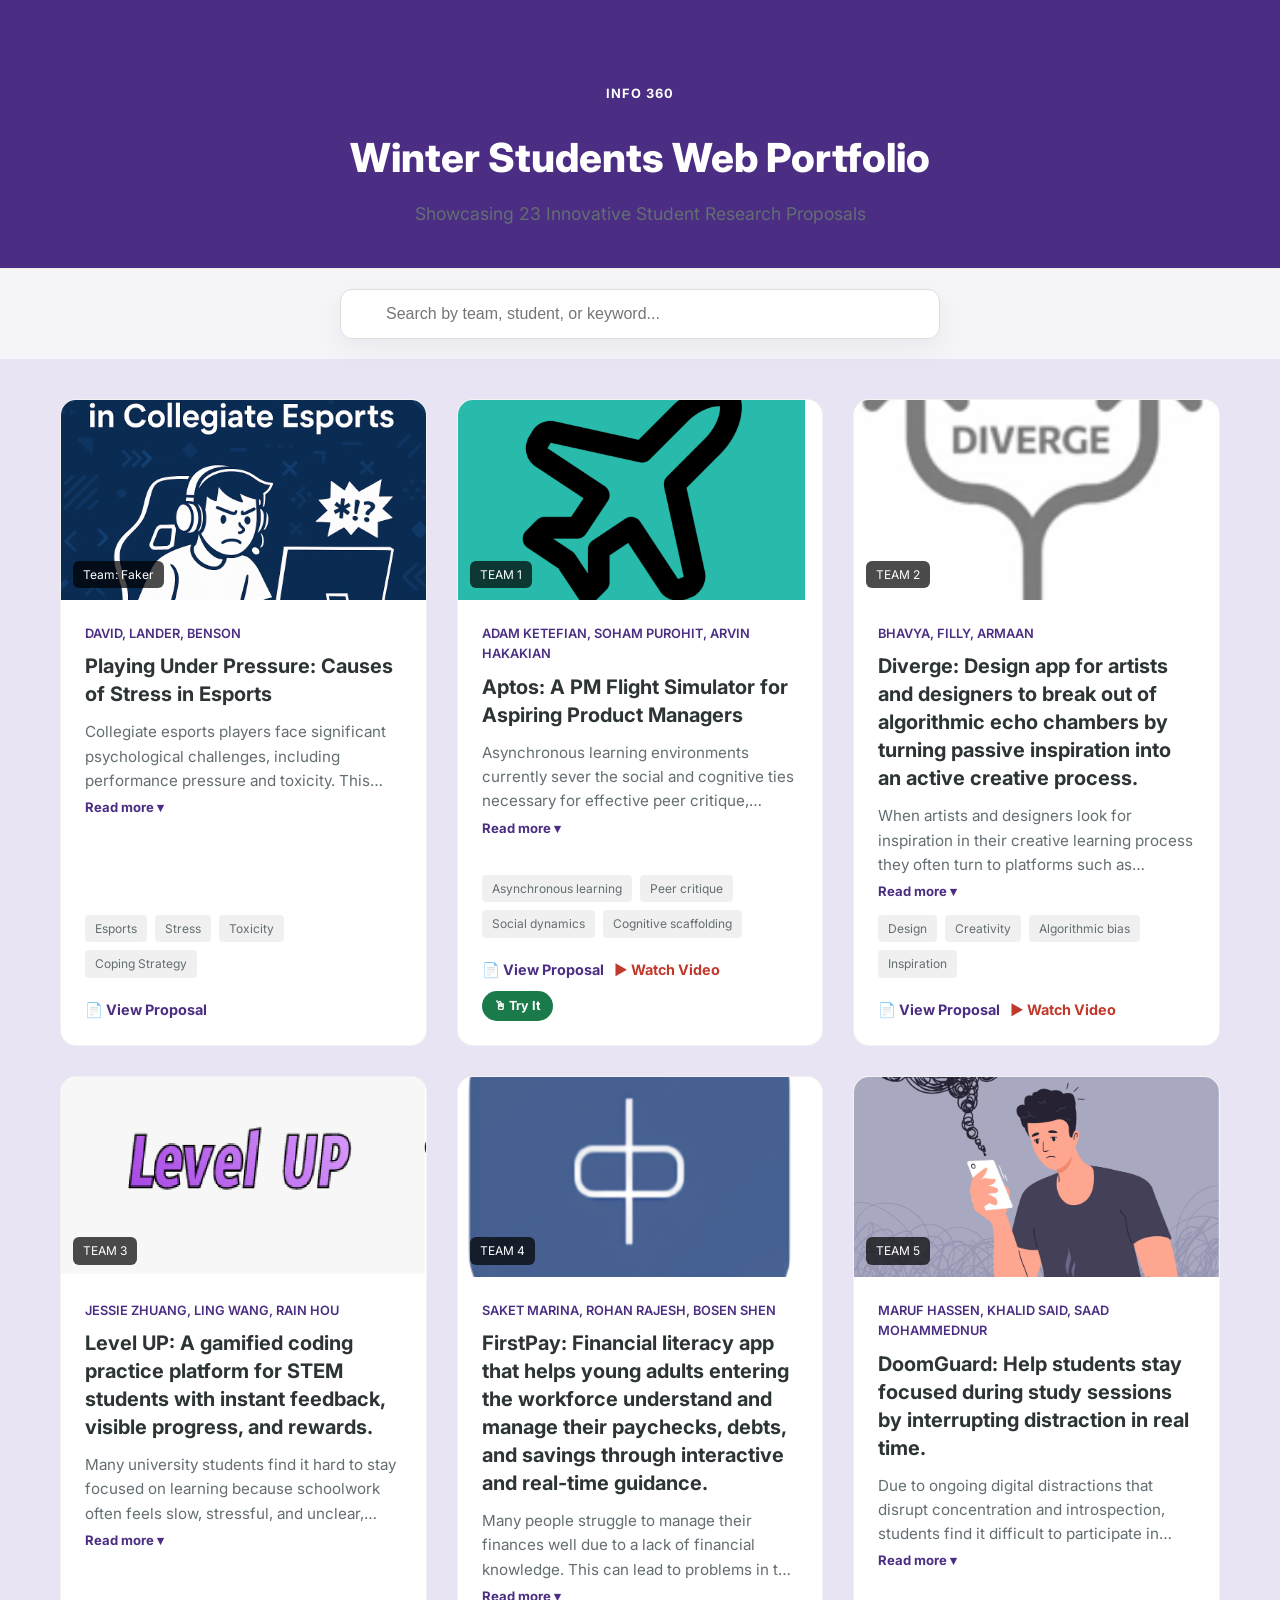
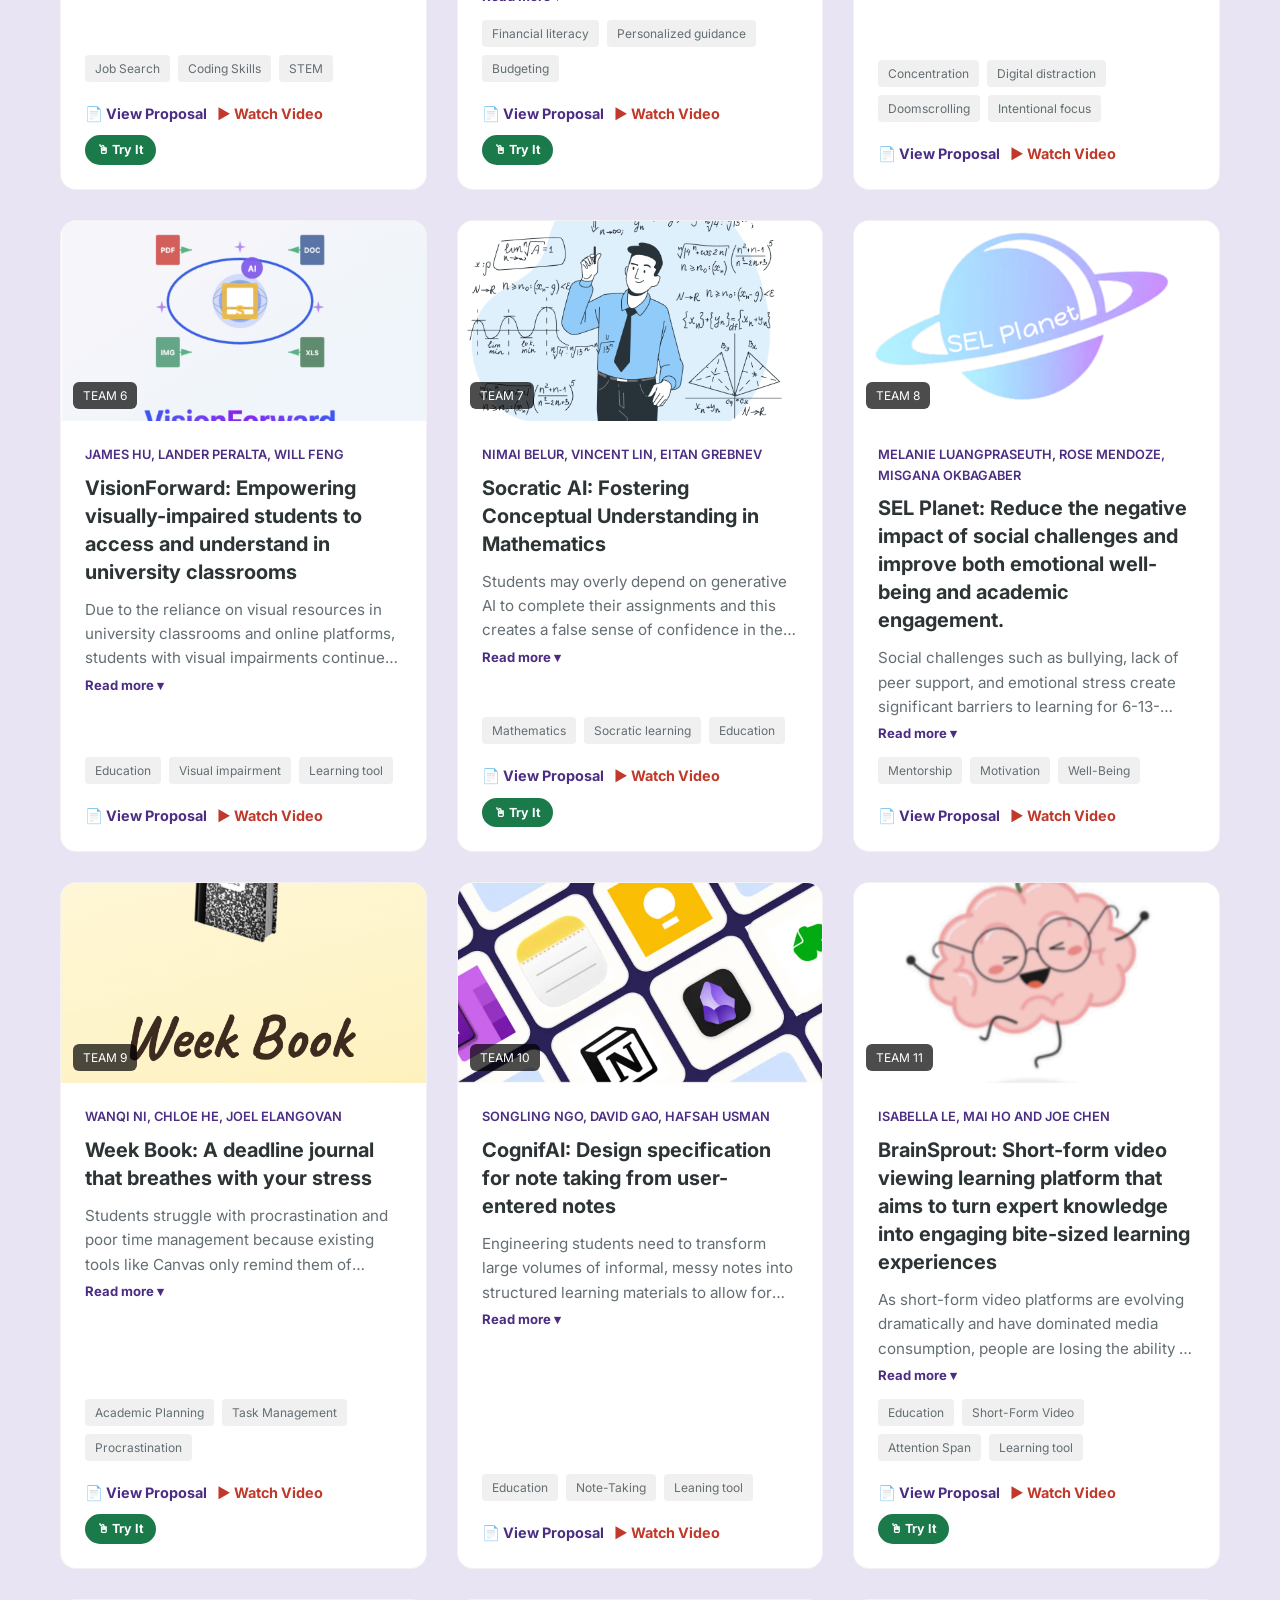
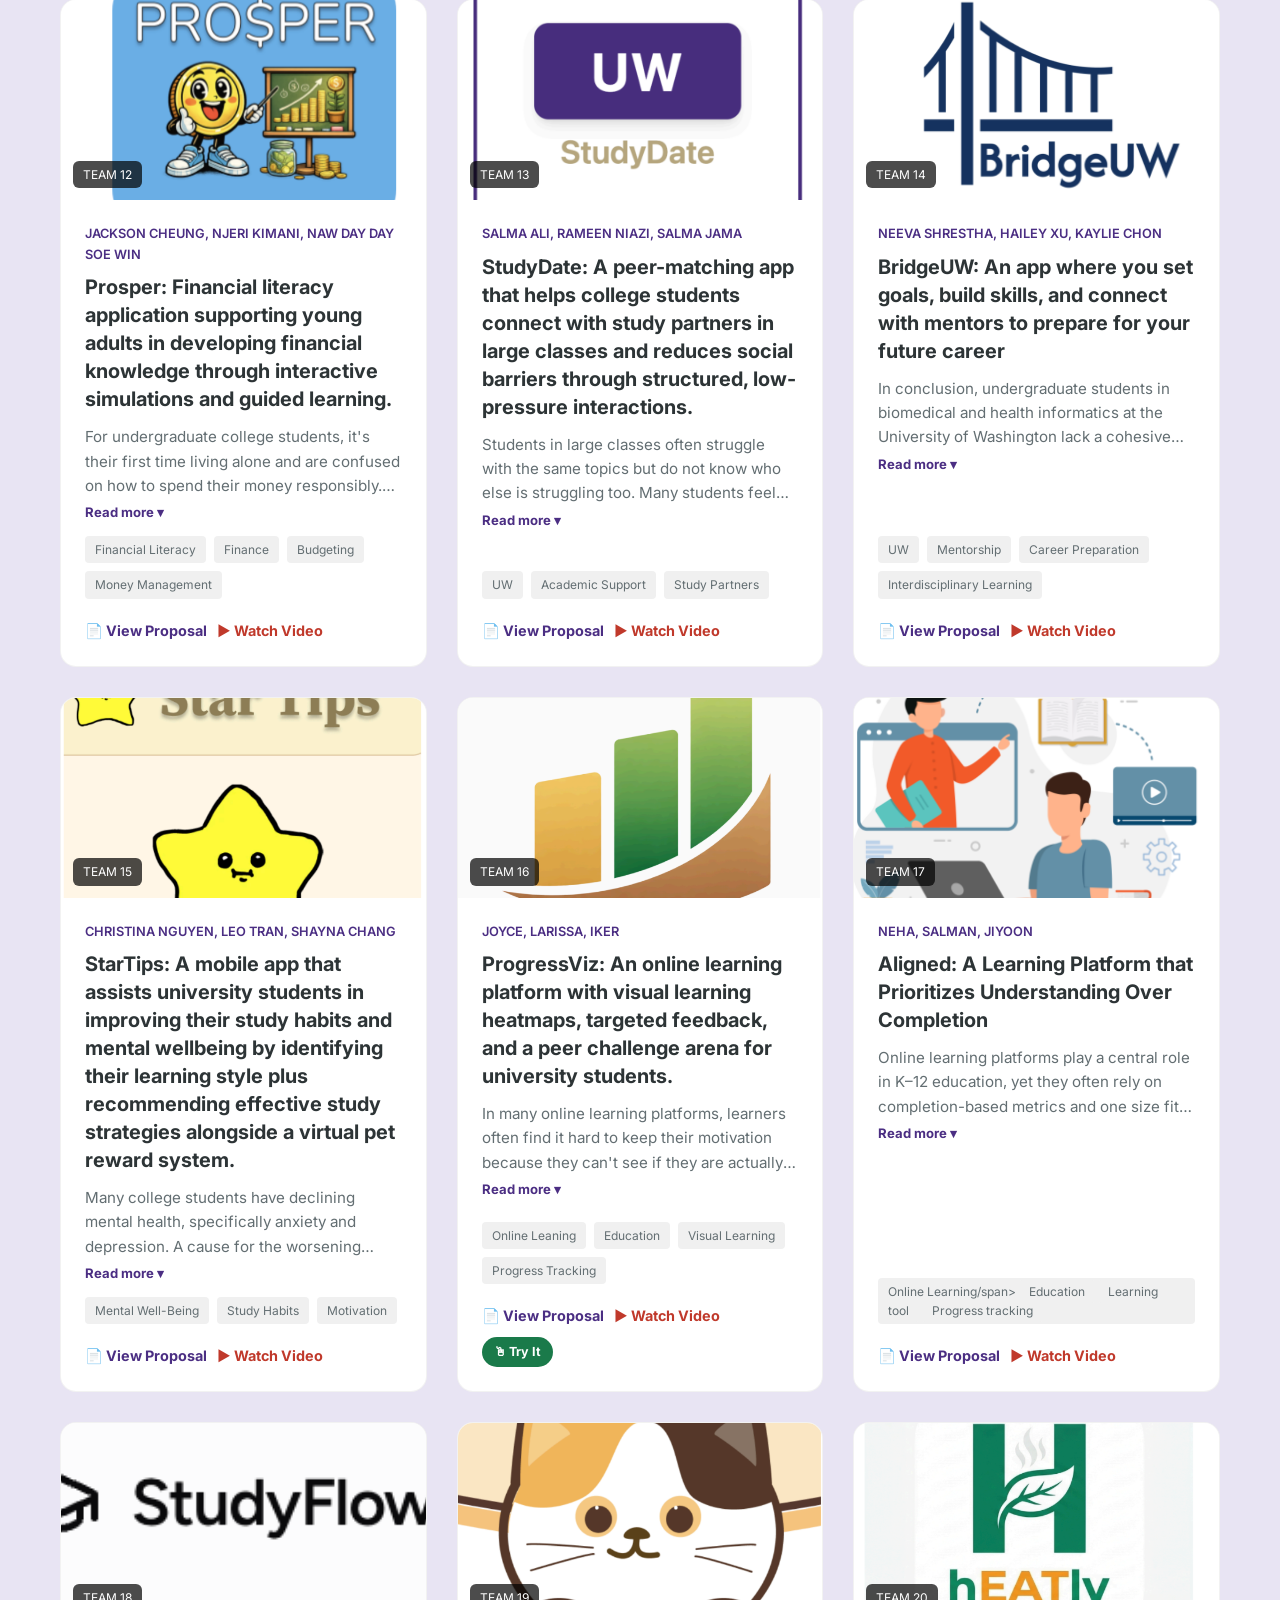
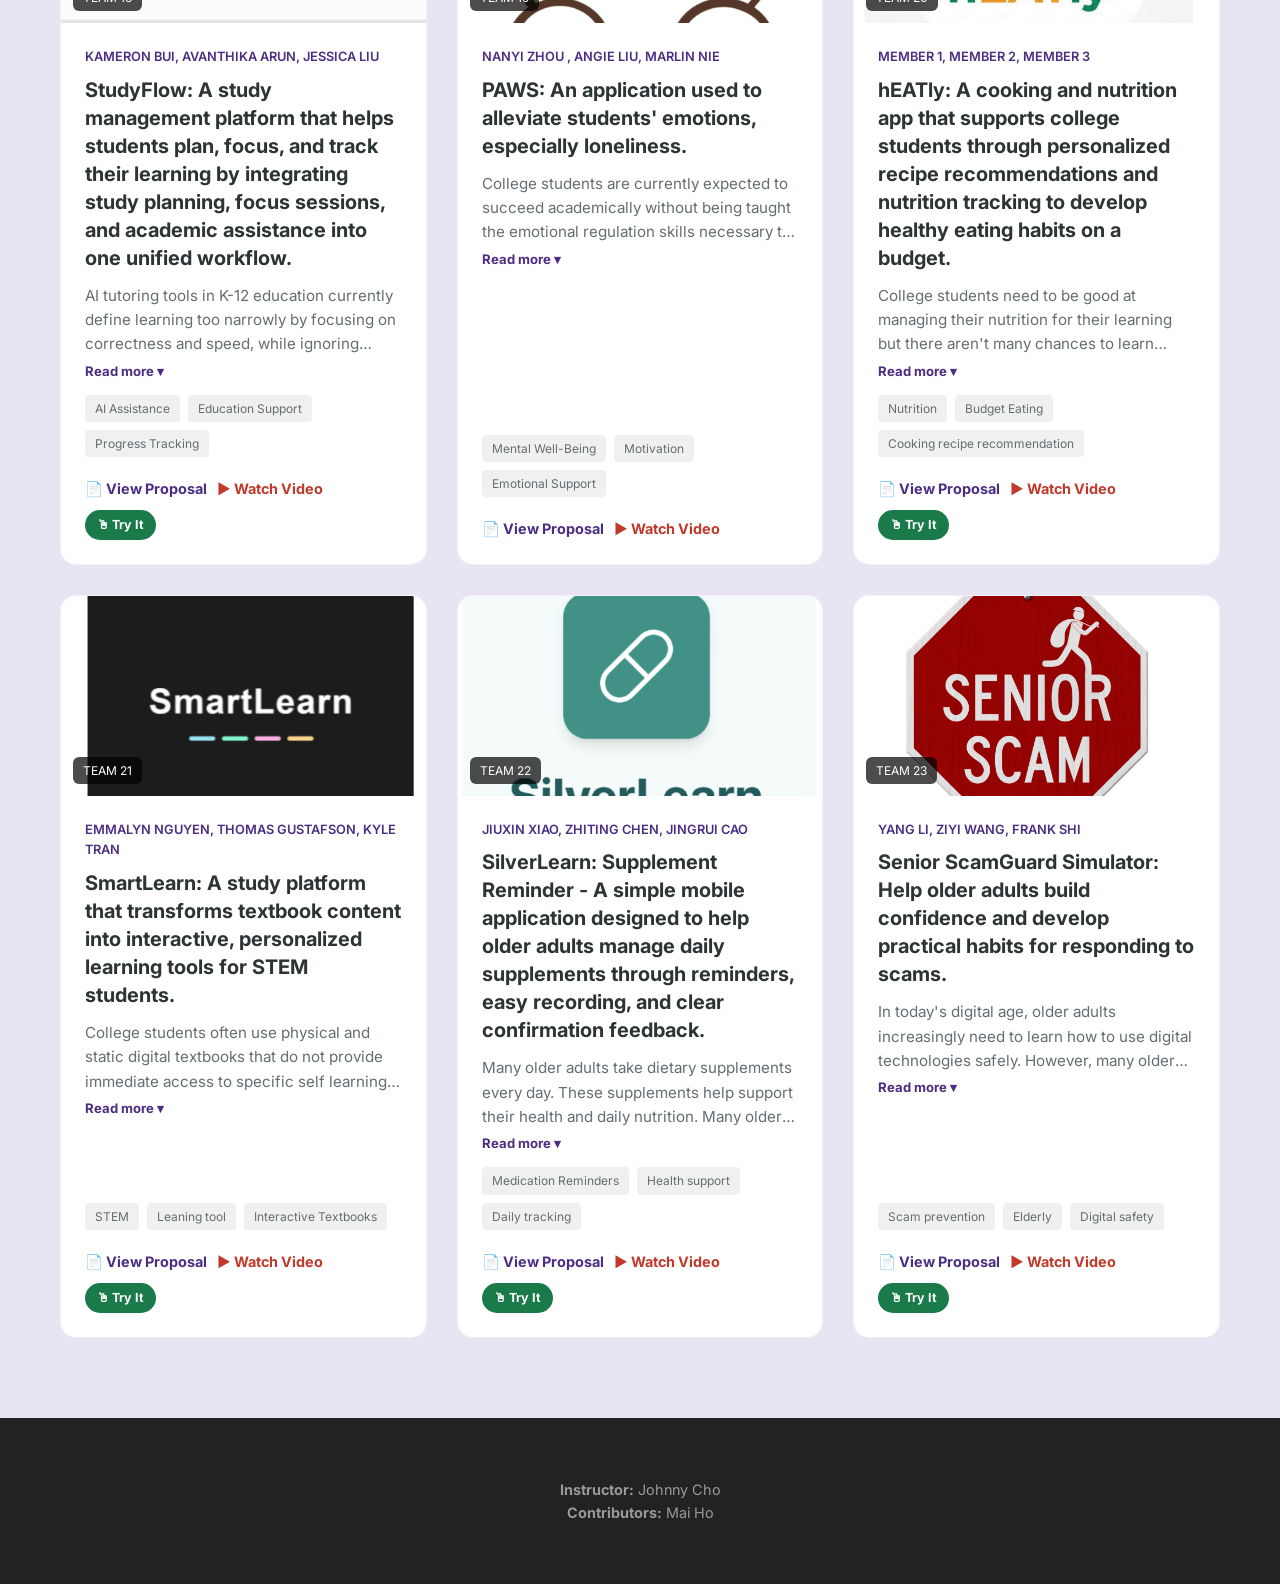
==== index.html @ a049166c "Update index.html Mai's edited version" ====
<!DOCTYPE html>
<html lang="en">
<head>
    <meta charset="UTF-8">
    <meta name="viewport" content="width=device-width, initial-scale=1.0">
    <title>INFO 360 Winter Portfolio</title>
    <link href="https://fonts.googleapis.com/css2?family=Inter:wght@300;400;600;700&display=swap" rel="stylesheet">
    
    <style>
        :root {
            --primary: #4b2e83; /* UW Purple */
            --accent: #b7a57a;  /* UW Gold */
            --bg: #e8e4f3;
            --text-main: #2d3436;
            --text-muted: #636e72;
            --white: #ffffff;
            --shadow: 0 10px 30px rgba(0,0,0,0.05);
            --transition: all 0.3s ease;
        }

        * { box-sizing: border-box; margin: 0; padding: 0; }

        body {
            font-family: 'Inter', sans-serif;
            background-color: var(--bg);
            color: var(--text-main);
            line-height: 1.6;
        }

        .container { max-width: 1200px; margin: 0 auto; padding: 0 20px; }

        /* Header / Hero */
        .hero-section {
            background: var(--primary);
            padding: 80px 0 40px;
            text-align: center;
            border-bottom: 1px solid #eee;
        }

        .course-code {
            background: var(--primary);
            color: white;
            padding: 4px 12px;
            border-radius: 20px;
            font-size: 0.8rem;
            font-weight: 700;
            letter-spacing: 1px;
        }

        h1 { margin: 20px 0 10px; font-size: 2.5rem; font-weight: 800; color: var(--white); }
        .subtitle { color: var(--text-muted); font-size: 1.1rem; }

        /* Search Bar */
        .controls {
            position: sticky;
            top: 0;
            z-index: 100;
            background: rgba(248, 249, 250, 0.8);
            backdrop-filter: blur(10px);
            padding: 20px 0;
            margin-bottom: 40px;
        }

        .search-wrapper {
            max-width: 600px;
            margin: 0 auto;
            position: relative;
        }

        #search-input {
            width: 100%;
            padding: 15px 15px 15px 45px;
            border-radius: 12px;
            border: 1px solid #ddd;
            font-size: 1rem;
            transition: var(--transition);
            box-shadow: var(--shadow);
        }

        #search-input:focus {
            outline: none;
            border-color: var(--primary);
            box-shadow: 0 0 0 4px rgba(75, 46, 131, 0.1);
        }

        /* Grid Layout */
        .project-grid {
            display: grid;
            grid-template-columns: repeat(auto-fill, minmax(350px, 1fr));
            gap: 30px;
            padding-bottom: 80px;
        }

        /* Card Styling */
        .project-card {
            background: var(--white);
            border-radius: 16px;
            overflow: hidden;
            transition: var(--transition);
            border: 1px solid rgba(0,0,0,0.05);
            display: flex;
            flex-direction: column;
        }

        .project-card:hover {
            transform: translateY(-10px);
            box-shadow: 0 20px 40px rgba(0,0,0,0.1);
        }

        .card-image {
            height: 200px;
            position: relative;
            overflow: hidden;
            background: #eee;
        }

        .card-image img {
            width: 100%;
            height: 100%;
            object-fit: cover;
        }

        .team-badge {
            position: absolute;
            bottom: 12px;
            left: 12px;
            background: rgba(0,0,0,0.7);
            color: white;
            padding: 4px 10px;
            border-radius: 6px;
            font-size: 0.75rem;
        }

        .card-content {
            padding: 24px;
            display: flex;
            flex-direction: column;
            flex-grow: 1;
        }

        .meta-info {
            font-size: 0.8rem;
            color: var(--primary);
            font-weight: 600;
            margin-bottom: 8px;
            text-transform: uppercase;
        }

        h3 {
            font-size: 1.25rem;
            margin-bottom: 12px;
            line-height: 1.4;
        }

        /* Abstract — collapsed by default, 3 lines */
        .description {
            font-size: 0.95rem;
            color: var(--text-muted);
            margin-bottom: 6px;
            display: -webkit-box;
            -webkit-line-clamp: 3;
            -webkit-box-orient: vertical;
            overflow: hidden;
            transition: all 0.3s ease;
        }

        .description.expanded {
            display: block;
            -webkit-line-clamp: unset;
            overflow: visible;
        }

        .read-more-btn {
            background: none;
            border: none;
            color: var(--primary);
            font-size: 0.82rem;
            font-weight: 700;
            cursor: pointer;
            padding: 0;
            margin-bottom: 16px;
            text-align: left;
            font-family: 'Inter', sans-serif;
        }

        .read-more-btn:hover { text-decoration: underline; }

        .keywords-container {
            margin-top: auto;
            display: flex;
            flex-wrap: wrap;
            gap: 8px;
            margin-bottom: 20px;
        }

        .keyword {
            background: #f0f0f0;
            padding: 4px 10px;
            border-radius: 4px;
            font-size: 0.75rem;
            color: var(--text-muted);
        }

        /* Links row */
        .card-links {
            display: flex;
            gap: 10px;
            flex-wrap: wrap;
            align-items: center;
        }

        .project-link {
            display: inline-flex;
            align-items: center;
            gap: 6px;
            text-decoration: none;
            color: var(--primary);
            font-weight: 700;
            font-size: 0.9rem;
        }

        .project-link:hover { text-decoration: underline; }

        /* Video link — red */
        .project-link.video-link { color: #c0392b; }

        /* Interactive website — green pill */
        .project-link.interactive-link {
            background: #1a7a4a;
            color: white;
            padding: 5px 12px;
            border-radius: 20px;
            font-size: 0.78rem;
            font-weight: 700;
            text-decoration: none;
            transition: var(--transition);
        }

        .project-link.interactive-link:hover {
            background: #155e39;
            text-decoration: none;
        }

        .main-footer {
            padding: 60px 0;
            background: #222;
            color: #999;
            text-align: center;
            font-size: 0.9rem;
        }
    </style>
</head>
<body>

    <header class="hero-section">
        <div class="container">
            <span class="course-code">INFO 360</span>
            <h1>Winter Students Web Portfolio</h1>
            <p class="subtitle">Showcasing 23 Innovative Student Research Proposals</p>
        </div>
    </header>

    <section class="controls">
        <div class="search-wrapper">
            <input type="text" id="search-input" placeholder="Search by team, student, or keyword...">
        </div>
    </section>

    <main class="container">
        <div class="project-grid" id="project-grid">

            <!-- TEAM 0 -->
            <article class="project-card">
                <div class="card-image">
                    <img src="images/esports.png" alt="Esports Stress">
                    <div class="team-badge">Team: Faker</div>
                </div>
                <div class="card-content">
                    <div class="meta-info">David, Lander, Benson</div>
                    <h3>Playing Under Pressure: Causes of Stress in Esports</h3>
                    <p class="description">Collegiate esports players face significant psychological challenges, including performance pressure and toxicity. This mixed-methods study investigates the primary causes of stress and the coping strategies used by collegiate players through quantitative survey data and qualitative interviews.</p>
                    <button class="read-more-btn" onclick="toggleAbstract(this)">Read more ▾</button>
                    <div class="keywords-container">
                        <span class="keyword">Esports</span>
                        <span class="keyword">Stress</span>
                        <span class="keyword">Toxicity</span>
                        <span class="keyword">Coping Strategy</span>
                    </div>
                    <div class="card-links">
                        <a href="https://docs.google.com/document/d/14jxpjQg9aCgIVbg6H1OSWqM0WJMulFNNk2j8LNLu3c0/edit" target="_blank" class="project-link">📄 View Proposal</a>
                    </div>
                </div>
            </article>


            <!-- TEAM 1 -->
            <article class="project-card">
                <div class="card-image">
                    <img src="images/Team1.png" alt="SHORT DESCRIPTION">
                    <div class="team-badge">TEAM 1</div>
                </div>
                <div class="card-content">
                    <div class="meta-info">Adam Ketefian, Soham Purohit, Arvin Hakakian</div>
                    <h3>Aptos: A PM Flight Simulator for Aspiring Product Managers</h3>
                    <p class="description">Asynchronous learning environments currently sever the social and cognitive ties necessary for effective peer critique, resulting in superficial exchanges that hinder student growth. By failing to support the complex social dynamics and cognitive load of giving feedback, existing tools leave students isolated and anxious. Therefore, we must design a new interaction model that scaffolds the critique process, reducing the social risk and cognitive burden of peer review to restore it as a powerful engine for learning.</p>
                    <button class="read-more-btn" onclick="toggleAbstract(this)">Read more ▾</button>
                    <div class="keywords-container">
                        <span class="keyword">Asynchronous learning</span>
                        <span class="keyword">Peer critique</span>
                        <span class="keyword">Social dynamics</span>
                        <span class="keyword">Cognitive scaffolding</span>
                    </div>
                    <div class="card-links">
                        <a href="https://drive.google.com/file/d/1c7_bGF3PaxmroeE4k7Br0tqLaTRWnBrq/view?usp=sharing" target="_blank" class="project-link">📄 View Proposal</a>
                        <a href="https://drive.google.com/file/d/1oYuIPFCQVXZ3Qv-v-jt3_UYs8giSBLbv/view" target="_blank" class="project-link video-link">▶ Watch Video</a>
                        <a href="https://v0-static-project-prototype.vercel.app/" target="_blank" class="project-link interactive-link">🖱 Try It</a>
                    </div>
                </div>
            </article>


            <!-- TEAM 2 -->
            <article class="project-card">
                <div class="card-image">
                    <img src="images/team2.png" alt="SHORT DESCRIPTION">
                    <div class="team-badge">TEAM 2</div>
                </div>
                <div class="card-content">
                    <div class="meta-info">Bhavya, Filly, Armaan</div>
                    <h3>Diverge: Design app for artists and designers to break out of algorithmic echo chambers by turning passive inspiration into an active creative process.</h3>
                    <p class="description">When artists and designers look for inspiration in their creative learning process they often turn to platforms such as Instagram or Pinterest. Because these platforms rely on engagement driven recommendation systems, they mostly show what's popular rather than what is personally meaningful or creatively useful for the artist or designer. This causes users to fall into the repetitive culture of trends and trend chasing, rather than developing their own creative process. It becomes easier to keep scrolling for references rather than to actually create. Over time the same "aesthetic categories" keep getting reinforced across different apps only making it harder to experiment and keep your work feeling original. The result is a learning environment that rewards copying what already works instead of exploring what could be original.</p>
                    <button class="read-more-btn" onclick="toggleAbstract(this)">Read more ▾</button>
                    <div class="keywords-container">
                        <span class="keyword">Design</span>
                        <span class="keyword">Creativity</span>
                        <span class="keyword">Algorithmic bias</span>
                        <span class="keyword">Inspiration</span>
                    </div>
                    <div class="card-links">
                        <a href="https://drive.google.com/file/d/1IKh8PB2Vl0EuZSi3M-gSr_XiDEvfte3O/view?usp=sharing" target="_blank" class="project-link">📄 View Proposal</a>
                        <a href="https://youtu.be/h88GuiTiIVg?si=i6LmTABQUZU8pEAp" target="_blank" class="project-link video-link">▶ Watch Video</a>
                    </div>
                </div>
            </article>


            <!-- TEAM 3 -->
            <article class="project-card">
                <div class="card-image">
                    <img src="images/team3.png" alt="SHORT DESCRIPTION">
                    <div class="team-badge">TEAM 3</div>
                </div>
                <div class="card-content">
                    <div class="meta-info">Jessie Zhuang, Ling Wang, Rain Hou</div>
                    <h3>Level UP: A gamified coding practice platform for STEM students with instant feedback, visible progress, and rewards.</h3>
                    <p class="description">Many university students find it hard to stay focused on learning because schoolwork often feels slow, stressful, and unclear, especially compared to digital entertainment. When effort does not lead to quick and visible results, students are more likely to avoid academic tasks and choose activities that feel easier and more rewarding. Most existing solutions focus on controlling behavior instead of understanding how students emotionally experience learning. This shows that procrastination is not just about poor time management, but about how learning is structured and felt in the moment.</p>
                    <button class="read-more-btn" onclick="toggleAbstract(this)">Read more ▾</button>
                    <div class="keywords-container">
                        <span class="keyword">Job Search</span>
                        <span class="keyword">Coding Skills</span>
                        <span class="keyword">STEM</span>
                    </div>
                    <div class="card-links">
                        <a href="https://drive.google.com/file/d/1c3kL-LgDF94BJjiVIjdw-auJ7j2n-_pk/view?usp=sharing" target="_blank" class="project-link">📄 View Proposal</a>
                        <a href="https://youtu.be/MM5loX5P-Es" target="_blank" class="project-link video-link">▶ Watch Video</a>
                        <a href="https://lightrainqaq.github.io/high-fidelity-prototype/" target="_blank" class="project-link interactive-link">🖱 Try It</a>
                    </div>
                </div>
            </article>


            <!-- TEAM 4 -->
            <article class="project-card">
                <div class="card-image">
                    <img src="images/team4.png" alt="SHORT DESCRIPTION">
                    <div class="team-badge">TEAM 4</div>
                </div>
                <div class="card-content">
                    <div class="meta-info">Saket Marina, Rohan Rajesh, Bosen Shen</div>
                    <h3>FirstPay: Financial literacy app that helps young adults entering the workforce understand and manage their paychecks, debts, and savings through interactive and real-time guidance.</h3>
                    <p class="description">Many people struggle to manage their finances well due to a lack of financial knowledge. This can lead to problems in the future that are very hard to fix (credit card/student debt, credit scores, etc.). Existing budgeting apps track spending but do not actively teach users how to make better financial choices. Without personalized guidance and motivation, users often repeat the same financial mistakes and feel overwhelmed or disengaged with their finances. There is a real need for a learning based financial planning experience that combines budgeting, debt decision-making, and gamified education to build confidence and long-term financial literacy.</p>
                    <button class="read-more-btn" onclick="toggleAbstract(this)">Read more ▾</button>
                    <div class="keywords-container">
                        <span class="keyword">Financial literacy</span>
                        <span class="keyword">Personalized guidance</span>
                        <span class="keyword">Budgeting</span>
                    </div>
                    <div class="card-links">
                        <a href="https://drive.google.com/file/d/1phvkWqCKqrs6MFoXNT9iF4vrLNsNuBWD/view?usp=sharing" target="_blank" class="project-link">📄 View Proposal</a>
                        <a href="https://drive.google.com/file/d/1ch5z_7cqc1GuqVLR3Otw6gs9ZDCbTc52/view?usp=sharing" target="_blank" class="project-link video-link">▶ Watch Video</a>
                        <a href="https://rohan-rajesh.github.io/firstpay_info360/00-splash.html" target="_blank" class="project-link interactive-link">🖱 Try It</a>
                    </div>
                </div>
            </article>


            <!-- TEAM 5 -->
            <article class="project-card">
                <div class="card-image">
                    <img src="images/team5.png" alt="SHORT DESCRIPTION">
                    <div class="team-badge">TEAM 5</div>
                </div>
                <div class="card-content">
                    <div class="meta-info">Maruf Hassen, Khalid Said, Saad Mohammednur</div>
                    <h3>DoomGuard: Help students stay focused during study sessions by interrupting distraction in real time.</h3>
                    <p class="description">Due to ongoing digital distractions that disrupt concentration and introspection, students find it difficult to participate in meaningful learning. Although emphasis is placed on restriction than on assisting students in understanding and managing their attention, current technologies are unable to solve this problem. This results in passive consumption as opposed to active learning. A design-based strategy that encourages deliberate focus and introspection in digital learning environments is obviously needed.</p>
                    <button class="read-more-btn" onclick="toggleAbstract(this)">Read more ▾</button>
                    <div class="keywords-container">
                        <span class="keyword">Concentration</span>
                        <span class="keyword">Digital distraction</span>
                        <span class="keyword">Doomscrolling</span>
                        <span class="keyword">Intentional focus</span>
                    </div>
                    <div class="card-links">
                        <a href="https://docs.google.com/document/d/1e55LxPSd4HQaxMYH1dsPBC6wYZylSCrbjD5dIBzi9LQ/edit?usp=sharing" target="_blank" class="project-link">📄 View Proposal</a>
                        <a href="https://youtu.be/TP6Rhwh8m5I?si=jrqqK5ZTpQa3tuPi" target="_blank" class="project-link video-link">▶ Watch Video</a>
                    </div>
                </div>
            </article>


            <!-- TEAM 6 -->
            <article class="project-card">
                <div class="card-image">
                    <img src="images/team6.png" alt="SHORT DESCRIPTION">
                    <div class="team-badge">TEAM 6</div>
                </div>
                <div class="card-content">
                    <div class="meta-info">James Hu, Lander Peralta, Will Feng</div>
                    <h3>VisionForward: Empowering visually-impaired students to access and understand in university classrooms</h3>
                    <p class="description">Due to the reliance on visual resources in university classrooms and online platforms, students with visual impairments continue to experience learning challenges. Existing accessibility solutions fail to completely enable equal learning experiences due to improper integration and excessive costs. As a result, visually handicapped students learn less effectively and participate less in class than their classmates. This design project tackles the demand for more inclusive learning experiences by reimagining how educational content can be accessible and understood beyond visual media.</p>
                    <button class="read-more-btn" onclick="toggleAbstract(this)">Read more ▾</button>
                    <div class="keywords-container">
                        <span class="keyword">Education</span>
                        <span class="keyword">Visual impairment</span>
                        <span class="keyword">Learning tool</span>
                    </div>
                    <div class="card-links">
                        <a href="https://drive.google.com/file/d/1VPxc01lshJrEGsxPVvaOjslF1FHGgDX2/view?usp=sharing" target="_blank" class="project-link">📄 View Proposal</a>
                        <a href="https://www.youtube.com/watch?v=rR3UdAyqsaE" target="_blank" class="project-link video-link">▶ Watch Video</a>
                    </div>
                </div>
            </article>


            <!-- TEAM 7 -->
            <article class="project-card">
                <div class="card-image">
                    <img src="images/team7.png" alt="SHORT DESCRIPTION">
                    <div class="team-badge">TEAM 7</div>
                </div>
                <div class="card-content">
                    <div class="meta-info">Nimai Belur, Vincent Lin, Eitan Grebnev</div>
                    <h3>Socratic AI: Fostering Conceptual Understanding in Mathematics</h3>
                    <p class="description">Students may overly depend on generative AI to complete their assignments and this creates a false sense of confidence in the subject and a lack of learning. This may be caused because it's easier to use AI rather than do it themselves or that they've become too dependent on it. To combat this, rather than remove the use of generative AI fully, we transform the use from dependence for the answer to guiding on how to get the answer.</p>
                    <button class="read-more-btn" onclick="toggleAbstract(this)">Read more ▾</button>
                    <div class="keywords-container">
                        <span class="keyword">Mathematics</span>
                        <span class="keyword">Socratic learning</span>
                        <span class="keyword">Education</span>
                    </div>
                    <div class="card-links">
                        <a href="https://drive.google.com/file/d/1CgWLIAANX5ZsmWoJPnXrifcPKQnfsTBh/view?usp=sharing" target="_blank" class="project-link">📄 View Proposal</a>
                        <a href="https://youtu.be/dO9n0IcOiRA" target="_blank" class="project-link video-link">▶ Watch Video</a>
                        <a href="https://uni-interface-spark.lovable.app/" target="_blank" class="project-link interactive-link">🖱 Try It</a>
                    </div>
                </div>
            </article>


            <!-- TEAM 8 -->
            <article class="project-card">
                <div class="card-image">
                    <img src="images/team8.png" alt="SHORT DESCRIPTION">
                    <div class="team-badge">TEAM 8</div>
                </div>
                <div class="card-content">
                    <div class="meta-info">Melanie Luangpraseuth, Rose Mendoze, Misgana Okbagaber</div>
                    <h3>SEL Planet: Reduce the negative impact of social challenges and improve both emotional well-being and academic engagement.</h3>
                    <p class="description">Social challenges such as bullying, lack of peer support, and emotional stress create significant barriers to learning for 6-13-year-old elementary and middle school students. When these challenges are addressed through academic placements alone, such as holding students back or advancing them too quickly, students often experience further social and emotional harm. The core problem is the lack of a supportive system within schools that addresses students' social and emotional needs alongside learning, leaving many students disengaged, anxious, and unable to reach their full academic potential.</p>
                    <button class="read-more-btn" onclick="toggleAbstract(this)">Read more ▾</button>
                    <div class="keywords-container">
                        <span class="keyword">Mentorship</span>
                        <span class="keyword">Motivation</span>
                        <span class="keyword">Well-Being</span>
                    </div>
                    <div class="card-links">
                        <a href="https://drive.google.com/file/d/173w9TNEgvpOrldSS_G_pht0VXnLc32qp/view?usp=sharing" target="_blank" class="project-link">📄 View Proposal</a>
                        <a href="https://drive.google.com/file/d/1fKAR_-o5CjTk5epKqEt6Luu1ja0lPnN5/view?usp=sharing" target="_blank" class="project-link video-link">▶ Watch Video</a>
                    </div>
                </div>
            </article>


            <!-- TEAM 9 -->
            <article class="project-card">
                <div class="card-image">
                    <img src="images/team9.png" alt="SHORT DESCRIPTION">
                    <div class="team-badge">TEAM 9</div>
                </div>
                <div class="card-content">
                    <div class="meta-info">Wanqi Ni, Chloe He, Joel Elangovan</div>
                    <h3>Week Book: A deadline journal that breathes with your stress</h3>
                    <p class="description">Students struggle with procrastination and poor time management because existing tools like Canvas only remind them of deadlines without supporting proactive learning planning, leading to last-minute stress, rushed assignments, and avoidance behaviors that undermine genuine learning. This problem stems from both emotional factors (stress-induced avoidance) and the inadequacy of current deadline-focused systems that fail to help students manage their workload effectively. Our design will create a supportive planning system that reframes how students engage with their assignments, shifting from reactive deadline anxiety to proactive progress motivation. Ultimately, we hope to help students build sustainable habits and reduce overwhelm.</p>
                    <button class="read-more-btn" onclick="toggleAbstract(this)">Read more ▾</button>
                    <div class="keywords-container">
                        <span class="keyword">Academic Planning</span>
                        <span class="keyword">Task Management</span>
                        <span class="keyword">Procrastination</span>
                    </div>
                    <div class="card-links">
                        <a href="https://drive.google.com/file/d/1Y9Y2JKobLoeZbdK7Fvjwuyubv4XGCrvC/view?usp=sharing" target="_blank" class="project-link">📄 View Proposal</a>
                        <a href="https://drive.google.com/file/d/1EFWMNIfsCGK8kEU3c8mzRZGuxp9gJIJG/view?usp=share_link" target="_blank" class="project-link video-link">▶ Watch Video</a>
                        <a href="https://chloejyh.github.io/weekbook/" target="_blank" class="project-link interactive-link">🖱 Try It</a>
                    </div>
                </div>
            </article>


            <!-- TEAM 10 -->
            <article class="project-card">
                <div class="card-image">
                    <img src="images/team10.png" alt="SHORT DESCRIPTION">
                    <div class="team-badge">TEAM 10</div>
                </div>
                <div class="card-content">
                    <div class="meta-info">Songling Ngo, David Gao, Hafsah Usman</div>
                    <h3>CognifAI: Design specification for note taking from user-entered notes</h3>
                    <p class="description">Engineering students need to transform large volumes of informal, messy notes into structured learning materials to allow for deep understanding and remembering complex concepts. 
However, current note-taking tools either provide too little learning support or introduce overwhelming organizational systems too early in the process. 
This creates cognitive overload, delays meaningful engagement with notes, and weakens learning outcomes. 
To target this problem, we propose the design of an adaptive note-to-study experience that helps students build structure step by step, without forcing complex organization too early or disrupting their natural workflow.</p>
                    <button class="read-more-btn" onclick="toggleAbstract(this)">Read more ▾</button>
                    <div class="keywords-container">
                        <span class="keyword">Education</span>
                        <span class="keyword">Note-Taking</span>
                        <span class="keyword">Leaning tool</span>
                    </div>
                    <div class="card-links">
                        <a href="https://drive.google.com/file/d/1m2ITEVeNna1-VyEybinayfysSda26VGt/view?usp=sharing" target="_blank" class="project-link">📄 View Proposal</a>
                        <a href="https://youtu.be/p881J_vpSlM" target="_blank" class="project-link video-link">▶ Watch Video</a>
                    </div>
                </div>
            </article>


            <!-- TEAM 11 -->
            <article class="project-card">
                <div class="card-image">
                    <img src="images/team11.png" alt="SHORT DESCRIPTION">
                    <div class="team-badge">TEAM 11</div>
                </div>
                <div class="card-content">
                    <div class="meta-info">Isabella Le, Mai Ho and Joe Chen</div>
                    <h3>BrainSprout: Short-form video viewing learning platform that aims to turn expert knowledge into
engaging bite-sized learning experiences</h3>
                    <p class="description">As short-form video platforms are evolving dramatically and have dominated media consumption, people are losing the ability to think deeply, pay attention, and erode their deep learning capabilities. While instructors attempt to increase engagement and attention through long lectures and educational videos, these videos mostly just reinforce the surface understanding level. Students/learners only pay short-term attention to those videos without actually engaging in the lectures and the content. Additionally, as short-form educational videos opt for convenience rather than reflection or critical thinking, they lack interaction for learners to focus on and engage in. Because of this, students/learners may have brief moments of engagement but find it difficult to maintain focus and gain a deeper comprehension of academic content, leading to short attention span and short-term memory.    </p>
                    <button class="read-more-btn" onclick="toggleAbstract(this)">Read more ▾</button>
                    <div class="keywords-container">
                        <span class="keyword">Education</span>
                        <span class="keyword">Short-Form Video</span>
                        <span class="keyword">Attention Span</span>
                        <span class="keyword">Learning tool</span>
                    </div>
                    <div class="card-links">
                        <a href="https://drive.google.com/file/d/123inVYcJdAghh0p1JQ5BmkG7iuQC9E-4/view?usp=sharing" target="_blank" class="project-link">📄 View Proposal</a>
                        <a href="https://drive.google.com/file/d/1yvau9-ZVypTUtFoKvAScNvVWSV1pxHov/view?usp=drivesdk" target="_blank" class="project-link video-link">▶ Watch Video</a>
                        <a href="https://isbell0.github.io/brainsprout/" target="_blank" class="project-link interactive-link">🖱 Try It</a>
                    </div>
                </div>
            </article>


            <!-- TEAM 12 -->
            <article class="project-card">
                <div class="card-image">
                    <img src="images/team12.png" alt="SHORT DESCRIPTION">
                    <div class="team-badge">TEAM 12 </div>
                </div>
                <div class="card-content">
                    <div class="meta-info">Jackson Cheung, Njeri Kimani, Naw Day Day Soe Win</div>
                    <h3>Prosper: Financial literacy application supporting young adults in developing
financial knowledge through interactive simulations and guided learning. </h3>
                    <p class="description">For undergraduate college students, it's their first time living alone and are confused on how to spend their money responsibly. Many budgeting apps have a high entry cost, from complex learning periods to understanding the app's budgeting methodology to writing down their goals ( students might be unaware or confused on their own budgeting goals). This can scare off college students who do want to manage their budgeting process, resulting in burnout and abandonment of their budgeting goals. Through our design, we want to make sure the app is simple and easy to use, to not overwhelm students. </p>
                    <button class="read-more-btn" onclick="toggleAbstract(this)">Read more ▾</button>
                    <div class="keywords-container">
                        <span class="keyword">Financial Literacy</span>
                        <span class="keyword">Finance</span>
                        <span class="keyword">Budgeting</span>
                        <span class="keyword">Money Management</span>
                    </div>
                    <div class="card-links">
                        <a href="https://drive.google.com/file/d/1h5Pd04_ItN2iqxchsKcMoCYd5eC-r-Lu/view?usp=sharing" target="_blank" class="project-link">📄 View Proposal</a>
                        <a href="https://drive.google.com/file/d/17vD2hf1Rwdtd5MfXcZrPKUo8b_HoMahr/view?usp=sharing" target="_blank" class="project-link video-link">▶ Watch Video</a>
                    </div>
                </div>
            </article>


            <!-- TEAM 13 -->
            <article class="project-card">
                <div class="card-image">
                    <img src="images/team13.png" alt="SHORT DESCRIPTION">
                    <div class="team-badge">TEAM 13</div>
                </div>
                <div class="card-content">
                    <div class="meta-info">Salma Ali, Rameen Niazi, Salma Jama</div>
                    <h3>StudyDate: A peer-matching app that helps college students connect with study partners in
large classes and reduces social barriers through structured, low-pressure interactions.</h3>
                    <p class="description">Students in large classes often struggle with the same topics but do not know who else is struggling too. Many students feel shy or uncomfortable asking for help in front of others, so they study alone. Classes also do not give students an easy way to find classmates with the same learning problems or styles. This can make students feel isolated and less motivated, which hurts their understanding. </p>
                    <button class="read-more-btn" onclick="toggleAbstract(this)">Read more ▾</button>
                    <div class="keywords-container">
                        <span class="keyword">UW</span>
                        <span class="keyword">Academic Support</span>
                        <span class="keyword">Study Partners</span>
                    </div>
                    <div class="card-links">
                        <a href="https://drive.google.com/file/d/1EY061q5vxiUCNltWRFqnXOgPMxWeXCAn/view?usp=sharing" target="_blank" class="project-link">📄 View Proposal</a>
                        <a href="https://drive.google.com/file/d/1bf-IpxbfGaHs2Yqy8Inwi17lmCYKDvE7/view?usp=sharing" target="_blank" class="project-link video-link">▶ Watch Video</a>
                    </div>
                </div>
            </article>


            <!-- TEAM 14 -->
            <article class="project-card">
                <div class="card-image">
                    <img src="images/team14.png" alt="SHORT DESCRIPTION">
                    <div class="team-badge">TEAM 14</div>
                </div>
                <div class="card-content">
                    <div class="meta-info">Neeva Shrestha, Hailey Xu, Kaylie Chon</div>
                    <h3>BridgeUW: An app where you set goals, build skills,
and connect with mentors to prepare for your future career</h3>
                    <p class="description">In conclusion, undergraduate students in biomedical and health informatics at the University of Washington lack a cohesive learning experience that meaningfully combines computer science, information systems, and biological sciences. While students gain specific knowledge through coursework, they are usually left to independently combine these concepts across fields without structured guidance, like other majors. This leads to gaps between understanding concepts in class and real-world application, leaving students feeling unprepared for research, internships, and careers in this field. While there are a few BIME (Biomedical informatics and education) courses that allow students to declare their major as Informatics, with a specialization in biomedical and health informatics, there aren’t enough resources and assistance to students who want to pursue this career path at the University of Washington. Therefore, there is a clear need for a design that supports integrative thinking, builds confidence and clarity, and helps students apply knowledge across all fields and in the workforce. </p>
                    <button class="read-more-btn" onclick="toggleAbstract(this)">Read more ▾</button>
                    <div class="keywords-container">
                        <span class="keyword">UW</span>
                        <span class="keyword">Mentorship</span>
                        <span class="keyword">Career Preparation</span>
                        <span class="keyword">Interdisciplinary Learning</span>
                    </div>
                    <div class="card-links">
                        <a href="https://drive.google.com/file/d/1AAujXiFheO4JLyXB8pkgVJu_yH3WpXeZ/view?usp=sharing" target="_blank" class="project-link">📄 View Proposal</a>
                        <a href="https://youtu.be/AcyjvNzbyHE" target="_blank" class="project-link video-link">▶ Watch Video</a>
                    </div>
                </div>
            </article>


            <!-- TEAM 15 -->
            <article class="project-card">
                <div class="card-image">
                    <img src="images/team15.png" alt="SHORT DESCRIPTION">
                    <div class="team-badge">TEAM 15</div>
                </div>
                <div class="card-content">
                    <div class="meta-info">Christina Nguyen, Leo Tran, Shayna Chang</div>
                    <h3>StarTips: A mobile app that assists university students in improving their study habits and mental wellbeing by identifying their learning style plus recommending effective study strategies alongside a virtual pet reward system.</h3>
                    <p class="description">Many college students have declining mental health, specifically anxiety and depression. A cause for the worsening depression and anxiety in students is due to studying habits. Many students tend to adapt unhealthy studying methods in order to keep up with coursework. We will assess each user about their preferences, current habits, etc, in order to learn how they work best, then provide study methods and habits based on their answers.</p>
                    <button class="read-more-btn" onclick="toggleAbstract(this)">Read more ▾</button>
                    <div class="keywords-container">
                        <span class="keyword">Mental Well-Being</span>
                        <span class="keyword">Study Habits</span>
                        <span class="keyword">Motivation</span>
                    </div>
                    <div class="card-links">
                        <a href="https://drive.google.com/file/d/1oIP8CKTKQ6QJkqXmQ0HVMfbHiDIfM_wT/view?usp=sharing" target="_blank" class="project-link">📄 View Proposal</a>
                        <a href="https://www.youtube.com/watch?v=m9__VuXSuXs" target="_blank" class="project-link video-link">▶ Watch Video</a>
                    </div>
                </div>
            </article>


            <!-- TEAM 16 -->
            <article class="project-card">
                <div class="card-image">
                    <img src="images/team16.png" alt="SHORT DESCRIPTION">
                    <div class="team-badge">TEAM 16</div>
                </div>
                <div class="card-content">
                    <div class="meta-info">Joyce, Larissa, Iker</div>
                    <h3>ProgressViz: An online learning platform with visual learning heatmaps, targeted feedback, and a peer challenge arena for university students.</h3>
                    <p class="description">In many online learning platforms, learners often find it hard to keep their motivation because they can't see if they are actually improving. Most current course structures focus too much on finishing tasks like checking off a box, but they don't help learners recognize their real growth in understanding or skills. When this progress feels invisible, students start to doubt if their effort is worth it and eventually quit. This issue is related to how feedback and self assessment are designed. We believe that improving how learning progress is experienced through better design is a great opportunity to make online education more effective.</p>
                    <button class="read-more-btn" onclick="toggleAbstract(this)">Read more ▾</button>
                    <div class="keywords-container">
                        <span class="keyword">Online Leaning</span>
                        <span class="keyword">Education</span>
                        <span class="keyword">Visual Learning</span>
                         <span class="keyword">Progress Tracking</span>
                    </div>
                    <div class="card-links">
                        <a href="https://drive.google.com/file/d/1QSBeGqjVcOwTVKfo7oTDMUH_gF90_whh/view?usp=sharing" target="_blank" class="project-link">📄 View Proposal</a>
                        <a href="https://youtu.be/fQcJUpkmFVY" target="_blank" class="project-link video-link">▶ Watch Video</a>
                        <a href="https://raw.githack.com/Joyce061026/info360group16/refs/heads/main/index.html" target="_blank" class="project-link interactive-link">🖱 Try It</a>
                    </div>
                </div>
            </article>


            <!-- TEAM 17 -->
            <article class="project-card">
                <div class="card-image">
                    <img src="images/team17.png" alt="SHORT DESCRIPTION">
                    <div class="team-badge">TEAM 17</div>
                </div>
                <div class="card-content">
                    <div class="meta-info">Neha, Salman, Jiyoon</div>
                    <h3>Aligned: A Learning Platform that Prioritizes Understanding Over Completion</h3>
                    <p class="description">Online learning platforms play a central role in K–12 education, yet they often rely on completion-based metrics and one size fits all feedback to represent student learning. These indicators can mask shallow understanding, allowing students to appear successful while struggling with core concepts. Because teachers depend on platform data to guide instruction, this misrepresentation makes it difficult to identify when students need support. Addressing this problem requires rethinking how learning progress and understanding are communicated within online learning environments so that learning, not just task completion, is done.</p>
                    <button class="read-more-btn" onclick="toggleAbstract(this)">Read more ▾</button>
                    <div class="keywords-container">
                        <span class="keyword">Online Learning/span>
                        <span class="keyword">Education</span>
                        <span class="keyword">Learning tool</span>
                        <span class="keyword">Progress tracking</span>
                    </div>
                    <div class="card-links">
                        <a href="https://drive.google.com/file/d/14oAxRe1hPaQG-xX9PvU5QcNBVvKJG_GE/view?usp=sharing" target="_blank" class="project-link">📄 View Proposal</a>
                        <a href="https://drive.google.com/file/d/1DCIYQsznGia331ibwDin5ao5loZhjh9U/view?usp=sharing" target="_blank" class="project-link video-link">▶ Watch Video</a>
                    </div>
                </div>
            </article>


            <!-- TEAM 18 -->
            <article class="project-card">
                <div class="card-image">
                    <img src="images/team18.png" alt="SHORT DESCRIPTION">
                    <div class="team-badge">TEAM 18</div>
                </div>
                <div class="card-content">
                    <div class="meta-info">Kameron Bui, Avanthika Arun, Jessica Liu</div>
                    <h3>StudyFlow: A study management platform that helps students plan, focus, and track their learning by integrating study planning, focus sessions, and academic assistance into one unified workflow.</h3>
                    <p class="description">AI tutoring tools in K-12 education currently define learning too narrowly by focusing on correctness and speed, while ignoring students’ emotional experiences during learning. This creates a gap where frustration, anxiety, or disengagement go unrecognized, leading to negative learning cycles rather than persistence and growth. Younger students, who are still developing emotional regulation skills, are especially impacted by systems that provide repetitive corrective feedback without emotional support. The core problem is not a lack of personalized content, but a lack of emotionally responsive design that supports motivation, pacing, and reflection as part of the learning process. Addressing this problem requires rethinking how AI tutors interpret and respond to student struggle as part of learning, not just performance.</p>
                    <button class="read-more-btn" onclick="toggleAbstract(this)">Read more ▾</button>
                    <div class="keywords-container">
                        <span class="keyword">AI Assistance</span>
                        <span class="keyword">Education Support</span>
                        <span class="keyword">Progress Tracking</span>
                    </div>
                    <div class="card-links">
                        <a href="https://drive.google.com/file/d/1-lUU6ibKfiQK7O0HnDBQCYBbR9Xsei70/view?usp=sharing" target="_blank" class="project-link">📄 View Proposal</a>
                        <a href="https://drive.google.com/file/d/1HuPocEngFuVGDliOMec_dqpSs7cpmijb/view?usp=sharing" target="_blank" class="project-link video-link">▶ Watch Video</a>
                        <a href="https://studyflow-dev.lovable.app/" target="_blank" class="project-link interactive-link">🖱 Try It</a>
                    </div>
                </div>
            </article>


            <!-- TEAM 19 -->
            <article class="project-card">
                <div class="card-image">
                    <img src="images/Team19.png" alt="SHORT DESCRIPTION">
                    <div class="team-badge">TEAM 19</div>
                </div>
                <div class="card-content">
                    <div class="meta-info">Nanyi Zhou , Angie Liu, Marlin Nie</div>
                    <h3>PAWS: An application used to alleviate students' emotions, especially loneliness.</h3>
                    <p class="description">College students are currently expected to succeed academically without being taught the emotional regulation skills necessary to handle high pressure environments, since current campus resources are reactive and crisis focused, they fail to provide the daily, low pressure learning opportunities students need to build resilience. Our design fill this gap by integrating playful, reflective emotional check ins into the daily academic routine. By reframing emotional awareness as a continuous learning process rather than a medical emergency, we enable students to proactively develop the self-awareness required for both academic persistence and personal well-being.</p>
                    <button class="read-more-btn" onclick="toggleAbstract(this)">Read more ▾</button>
                    <div class="keywords-container">
                        <span class="keyword">Mental Well-Being</span>
                        <span class="keyword">Motivation</span>
                        <span class="keyword">Emotional Support</span>
                    </div>
                    <div class="card-links">
                        <a href="https://drive.google.com/file/d/1LGLCi0JzOa_tgjGlqtz55ckAxnInk_Rw/view?usp=sharing" target="_blank" class="project-link">📄 View Proposal</a>
                        <a href="https://drive.google.com/open?id=1x78mZuvtbets21xV51MjLwZWB6jGUpZd" target="_blank" class="project-link video-link">▶ Watch Video</a>
                    </div>
                </div>
            </article>


            <!-- TEAM 20 -->
            <article class="project-card">
                <div class="card-image">
                    <img src="images/team20.png" alt="SHORT DESCRIPTION">
                    <div class="team-badge">TEAM 20</div>
                </div>
                <div class="card-content">
                    <div class="meta-info">MEMBER 1, MEMBER 2, MEMBER 3</div>
                    <h3>hEATly: A cooking and nutrition app that supports college students through personalized recipe recommendations and nutrition tracking to develop healthy eating habits on a budget.</h3>
                    <p class="description">College students need to be good at managing their nutrition for their learning but there aren't many chances to learn these skills the right way. The system they can easily reach out to only focuses on information about recipes, which doesn't consider any of the emotional and financial challenges that new learners face. This can lead to students developing unhealthy eating habits. We propose this design that makes cooking easier and help students learn good eating habits in a way that is good for the learning environment. This will give students the freedom to take care of their physical health which will help them focus on their studies.</p>
                    <button class="read-more-btn" onclick="toggleAbstract(this)">Read more ▾</button>
                    <div class="keywords-container">
                        <span class="keyword">Nutrition</span>
                        <span class="keyword">Budget Eating</span>
                        <span class="keyword">Cooking recipe recommendation</span>
                    </div>
                    <div class="card-links">
                        <a href="https://drive.google.com/file/d/1D4mDlo6rR3ktsT8EyrWvmt13ZZdIO9Ww/view?usp=sharing" target="_blank" class="project-link">📄 View Proposal</a>
                        <a href="https://youtu.be/euYa74iwa7c" target="_blank" class="project-link video-link">▶ Watch Video</a>
                        <a href="https://riwoo-kim.github.io/INFO-360-tesst/" target="_blank" class="project-link interactive-link">🖱 Try It</a>
                    </div>
                </div>
            </article>


            <!-- TEAM 21 -->
            <article class="project-card">
                <div class="card-image">
                    <img src="images/team21.png" alt="SHORT DESCRIPTION">
                    <div class="team-badge">TEAM 21</div>
                </div>
                <div class="card-content">
                    <div class="meta-info">Emmalyn Nguyen, Thomas Gustafson, Kyle Tran</div>
                    <h3>SmartLearn: A study platform that transforms textbook content into interactive, personalized learning tools for STEM students.</h3>
                    <p class="description">College students often use physical and static digital textbooks that do not provide immediate access to specific self learning support. When students become confused or stuck at a specific page, they have limited ways to be able to ask questions or see how other people struggle. This lack of immediate and specific resources may cause students to fall behind or rely on cramming as a result of learning from textbooks becomes passive and isolating and inefficient instead of interactive and engaging.</p>
                    <button class="read-more-btn" onclick="toggleAbstract(this)">Read more ▾</button>
                    <div class="keywords-container">
                        <span class="keyword">STEM</span>
                        <span class="keyword">Leaning tool</span>
                        <span class="keyword">Interactive Textbooks</span>
                    </div>
                    <div class="card-links">
                        <a href="https://drive.google.com/file/d/1QYJAHcrh-kId8p1KrawHo1zdbziF6Nu9/view?usp=sharing" target="_blank" class="project-link">📄 View Proposal</a>
                        <a href="https://drive.google.com/file/d/1dRd0klXhWm2JC1HTL_SBRV4OU7YjnOTP/view" target="_blank" class="project-link video-link">▶ Watch Video</a>
                        <a href="https://emmalynnguyen.github.io/INFO360-final/" target="_blank" class="project-link interactive-link">🖱 Try It</a>
                    </div>
                </div>
            </article>


            <!-- TEAM 22 -->
            <article class="project-card">
                <div class="card-image">
                    <img src="images/team22.png" alt="SHORT DESCRIPTION">
                    <div class="team-badge">TEAM 22</div>
                </div>
                <div class="card-content">
                    <div class="meta-info">Jiuxin Xiao, Zhiting Chen, Jingrui Cao</div>
                    <h3>SilverLearn: Supplement Reminder - A simple mobile application designed to help older adults manage daily supplements through reminders, easy recording, and clear confirmation feedback.</h3>
                    <p class="description">Many older adults take dietary supplements every day. These supplements help support their health and daily nutrition. Many older adults take more than one supplement. Each supplement may have a different schedule. Managing these routines can be difficult.Some tools try to help people manage supplements. As a result, many seniors miss doses, double-dose, or become uncertain about what they have already taken, which impacts their long-term health and independence. SilverLearn addresses this need by providing a simple, intuitive supplement reminder system with clear notifications, easy recording, and immediate confirmation feedback.</p>
                    <button class="read-more-btn" onclick="toggleAbstract(this)">Read more ▾</button>
                    <div class="keywords-container">
                        <span class="keyword">Medication Reminders</span>
                        <span class="keyword">Health support</span>
                        <span class="keyword">Daily tracking</span>
                    </div>
                    <div class="card-links">
                        <a href="https://drive.google.com/file/d/1TkfFNZRpnTvNUzdmbcmtC_6a1nitqd6A/view?usp=sharing" target="_blank" class="project-link">📄 View Proposal</a>
                        <a href="https://youtu.be/HFLwjT2qWp4?si=3X8bbnGTovM6WrBM" target="_blank" class="project-link video-link">▶ Watch Video</a>
                        <a href="https://sprint-satin-25036983.figma.site/" target="_blank" class="project-link interactive-link">🖱 Try It</a>
                    </div>
                </div>
            </article>

             <!-- TEAM 23 -->
            <article class="project-card">
                <div class="card-image">
                    <img src="images/team23.png" alt="SHORT DESCRIPTION">
                    <div class="team-badge">TEAM 23</div>
                </div>
                <div class="card-content">
                    <div class="meta-info">Yang Li, Ziyi Wang, Frank Shi</div>
                    <h3>Senior ScamGuard Simulator: Help older adults build confidence and
develop practical habits for responding to scams.</h3>
                    <p class="description">In today's digital age, older adults increasingly need to learn how to use digital technologies safely. However, many older adults lack effective opportunities to develop the skills to identify AI-driven scams. With AI-generated voice cloning and deepfake scams becoming increasingly sophisticated, existing safeguards and information resources are insufficient to effectively help older adults learn how to recognize and respond to these threats. This creates a learning gap, where older adults are expected to navigate a high-risk digital environment independently but lack sufficient practice, feedback, and confidence-building experiences. The core of the problem is not just the existence of AI scams, but the lack of skills among older adults to identify these scams—skills we aim to help them develop.</p>
                    <button class="read-more-btn" onclick="toggleAbstract(this)">Read more ▾</button>
                    <div class="keywords-container">
                        <span class="keyword">Scam prevention</span>
                        <span class="keyword">Elderly</span>
                        <span class="keyword">Digital safety</span>
                    </div>
                    <div class="card-links">
                        <a href="PROPOSAL LINK" target="_blank" class="project-link">📄 View Proposal</a>
                        <a href="VIDEO LINK" target="_blank" class="project-link video-link">▶ Watch Video</a>
                        <a href="https://ziyiw888.github.io/Senior-Anti-Scam-Learning-Platform/" target="_blank" class="project-link interactive-link">🖱 Try It</a>
                    </div>
                </div>
            </article>


        </div><!-- end #project-grid -->
    </main>

    <footer class="main-footer">
        <div class="container">
            <p><strong>Instructor:</strong> Johnny Cho</p>
            <p><strong>Contributors:</strong> Mai Ho </p>
        </div>
    </footer>

    <script>
        /* ── Search ── */
        document.getElementById('search-input').addEventListener('input', function(e) {
            const term = e.target.value.toLowerCase();
            const cards = document.querySelectorAll('.project-card');
            cards.forEach(card => {
                const text = card.innerText.toLowerCase();
                card.style.display = text.includes(term) ? 'flex' : 'none';
            });
        });

        /* ── Read More / Read Less toggle ── */
        function toggleAbstract(btn) {
            const description = btn.previousElementSibling;
            const isExpanded = description.classList.contains('expanded');
            if (isExpanded) {
                description.classList.remove('expanded');
                btn.textContent = 'Read more ▾';
            } else {
                description.classList.add('expanded');
                btn.textContent = 'Read less ▴';
            }
        }
    </script>
</body>
</html>
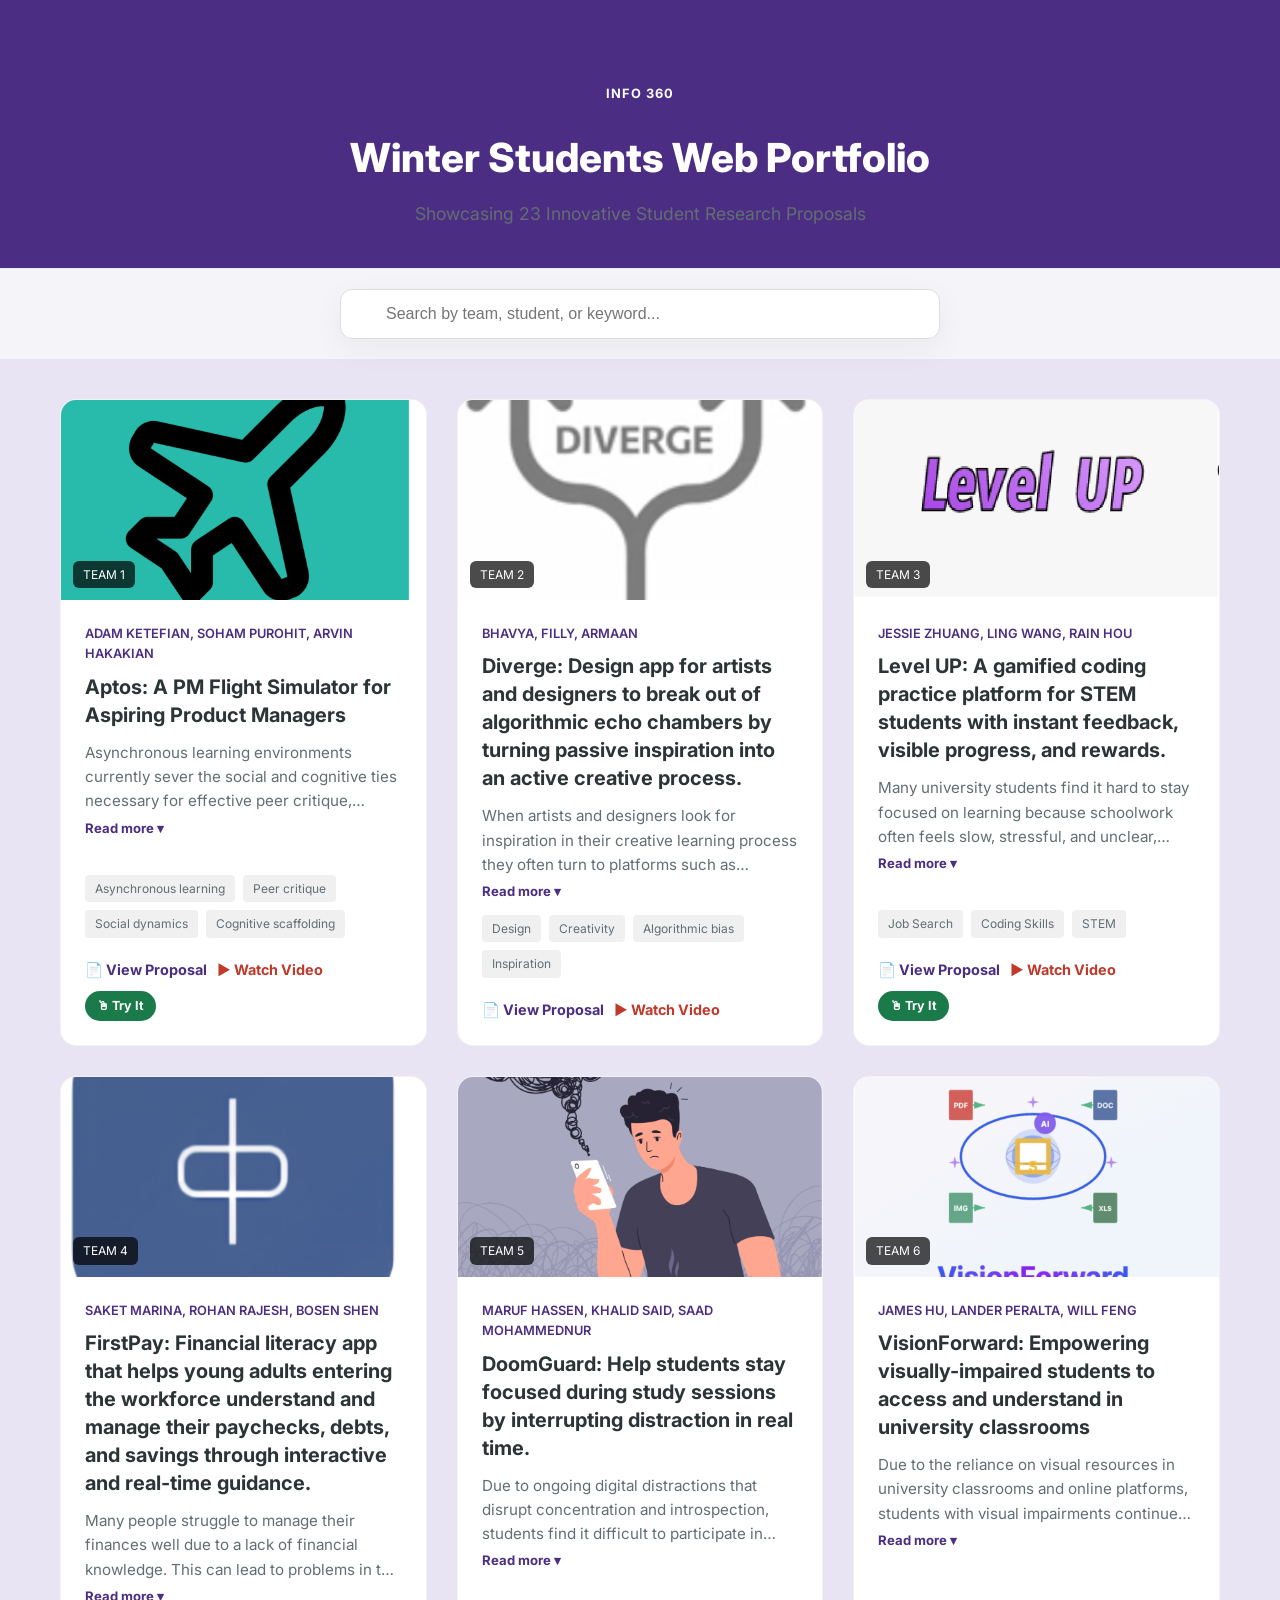
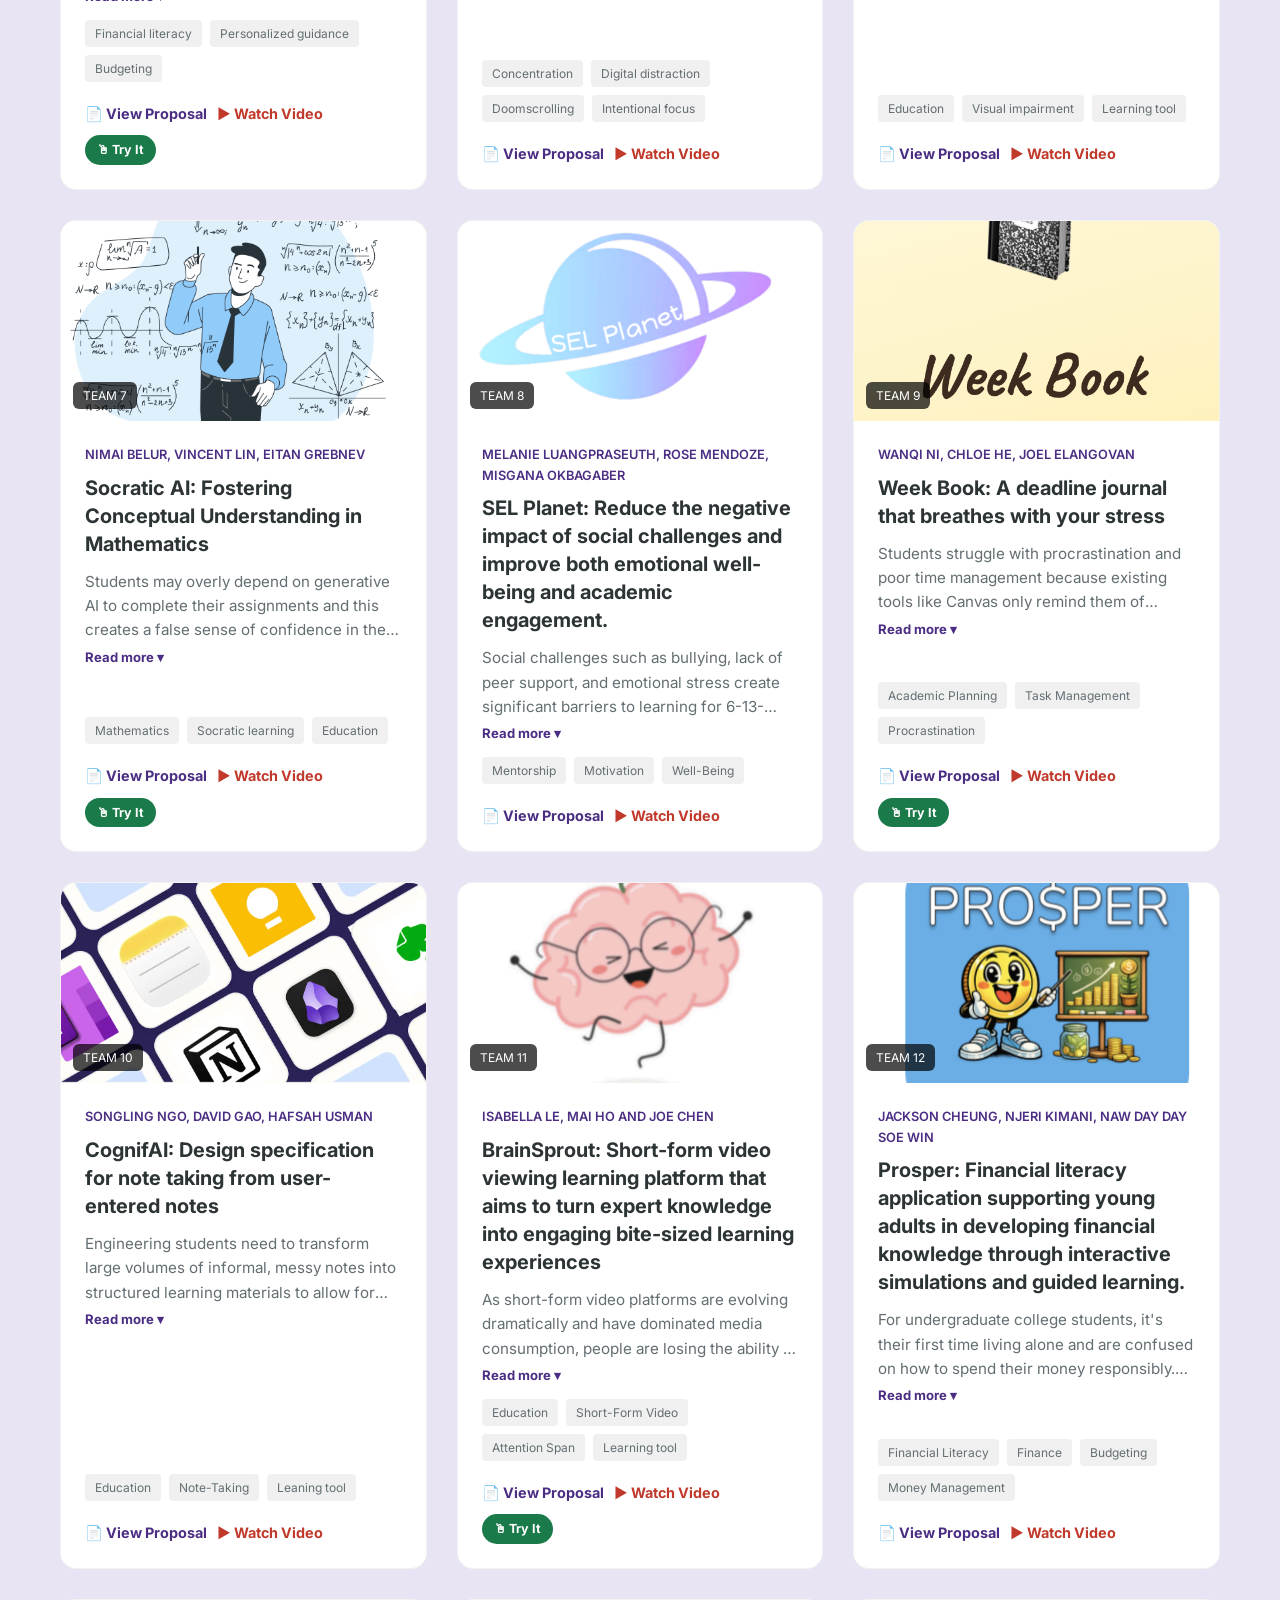
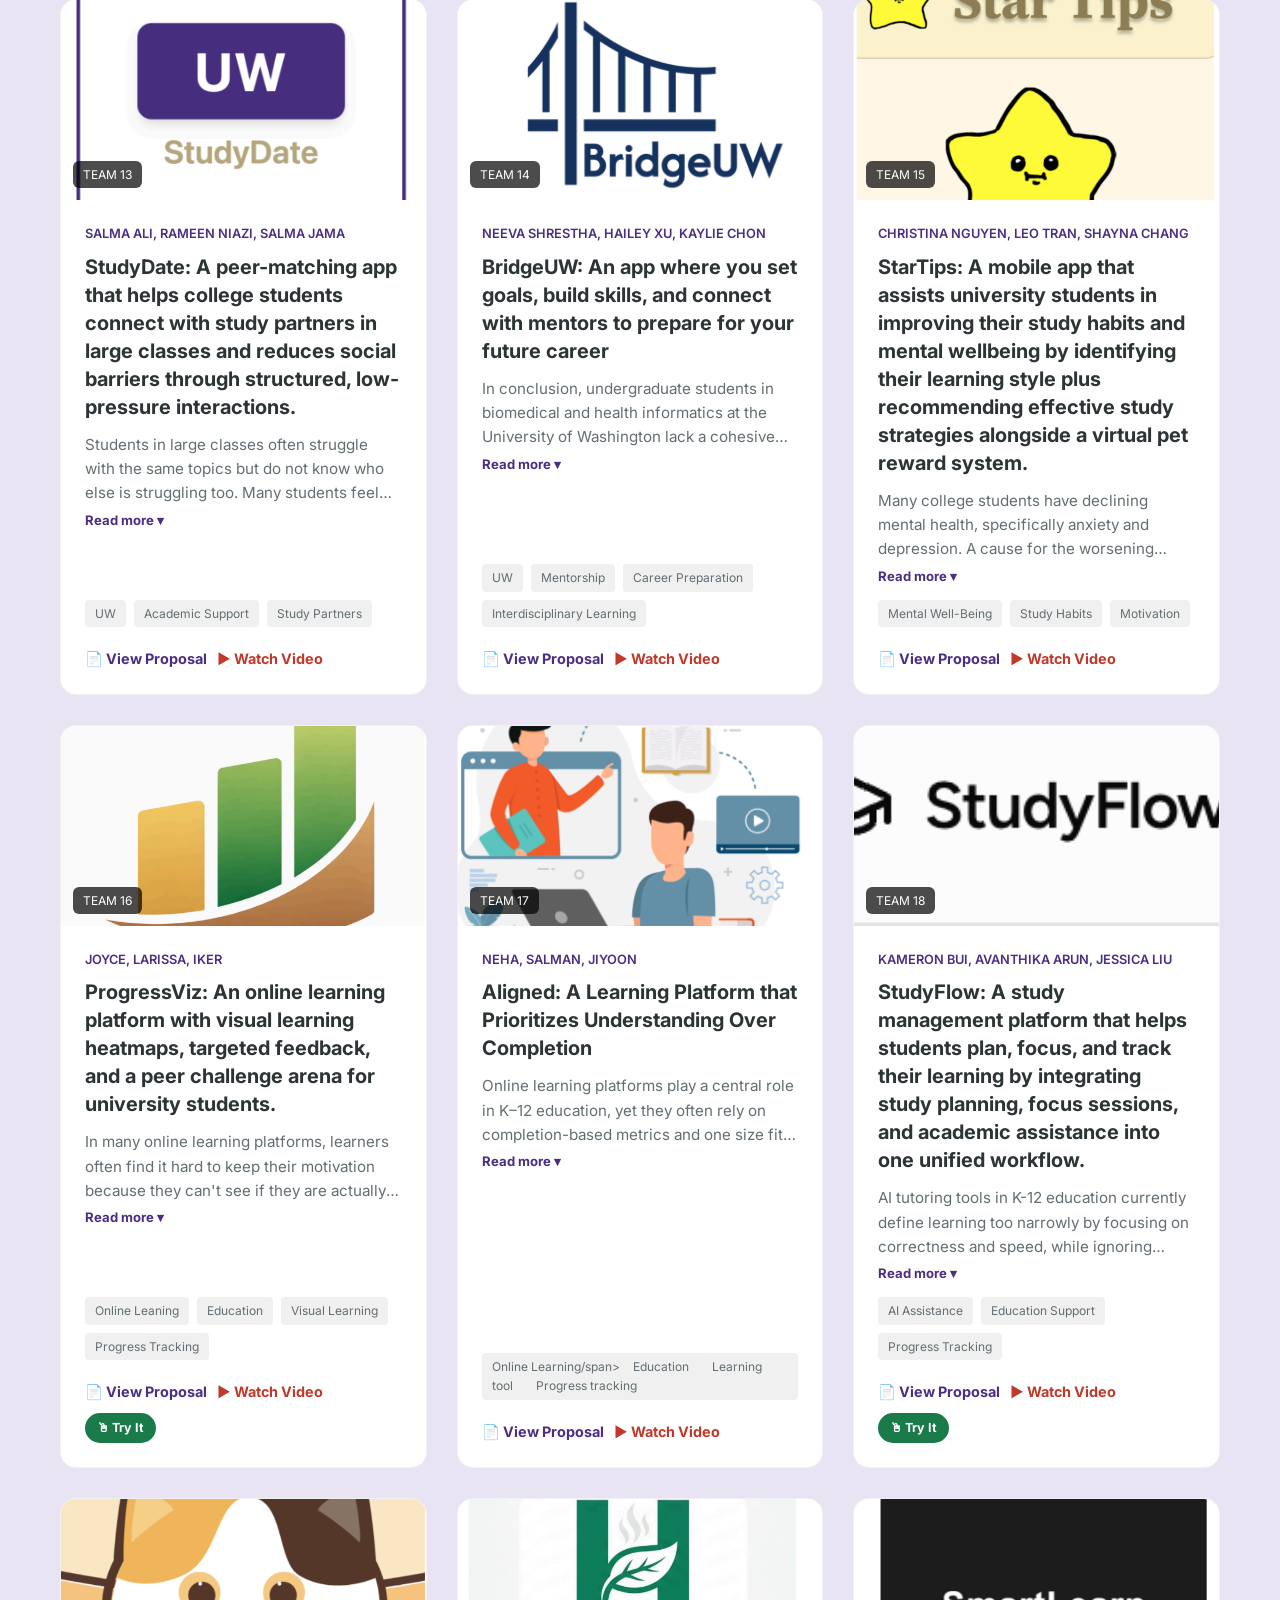
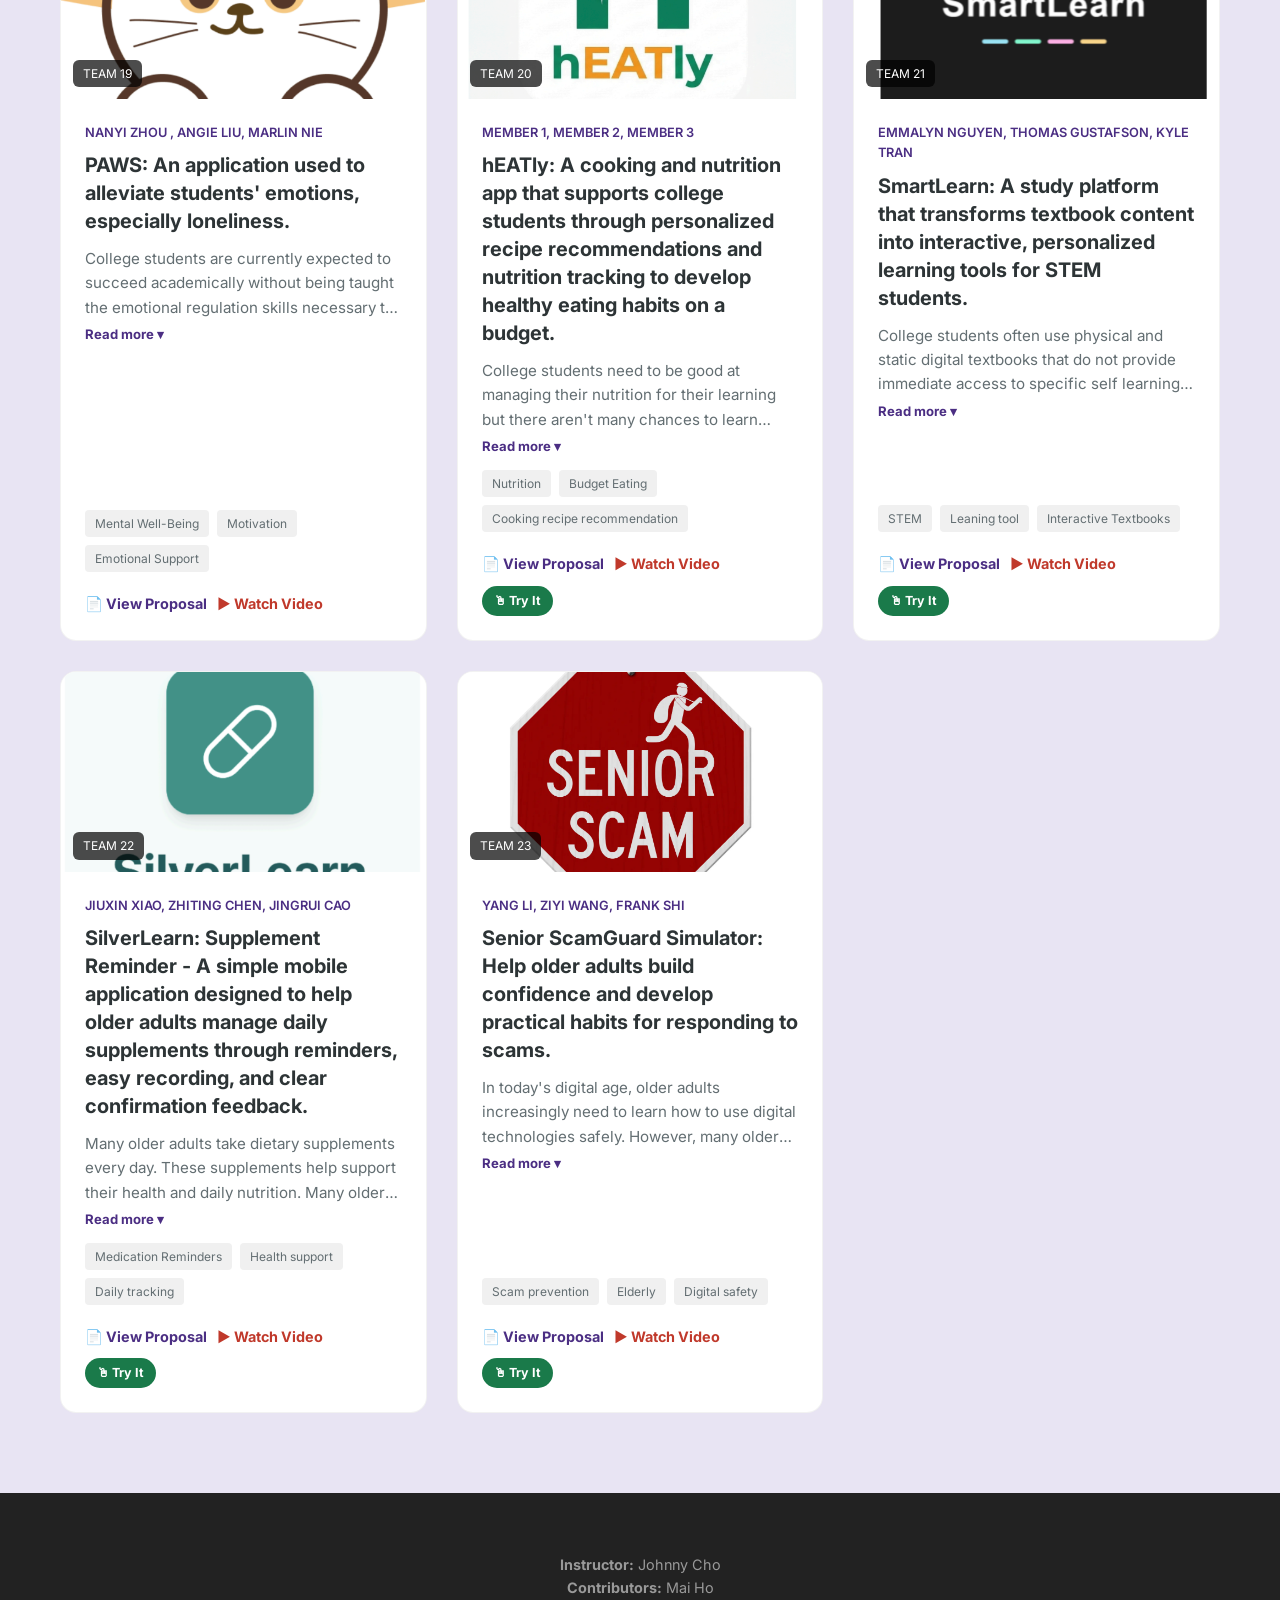
==== commit d978d166: "Remove Team 0 project card and update comment Removed details for Team 0 project card and updated co" ====
--- a/index.html
+++ b/index.html
@@ -269,31 +269,7 @@
     <main class="container">
         <div class="project-grid" id="project-grid">
 
-            <!-- TEAM 0 -->
-            <article class="project-card">
-                <div class="card-image">
-                    <img src="images/esports.png" alt="Esports Stress">
-                    <div class="team-badge">Team: Faker</div>
-                </div>
-                <div class="card-content">
-                    <div class="meta-info">David, Lander, Benson</div>
-                    <h3>Playing Under Pressure: Causes of Stress in Esports</h3>
-                    <p class="description">Collegiate esports players face significant psychological challenges, including performance pressure and toxicity. This mixed-methods study investigates the primary causes of stress and the coping strategies used by collegiate players through quantitative survey data and qualitative interviews.</p>
-                    <button class="read-more-btn" onclick="toggleAbstract(this)">Read more ▾</button>
-                    <div class="keywords-container">
-                        <span class="keyword">Esports</span>
-                        <span class="keyword">Stress</span>
-                        <span class="keyword">Toxicity</span>
-                        <span class="keyword">Coping Strategy</span>
-                    </div>
-                    <div class="card-links">
-                        <a href="https://docs.google.com/document/d/14jxpjQg9aCgIVbg6H1OSWqM0WJMulFNNk2j8LNLu3c0/edit" target="_blank" class="project-link">📄 View Proposal</a>
-                    </div>
-                </div>
-            </article>
-
-
-            <!-- TEAM 1 -->
+             <!-- TEAM 1 -->
             <article class="project-card">
                 <div class="card-image">
                     <img src="images/Team1.png" alt="SHORT DESCRIPTION">
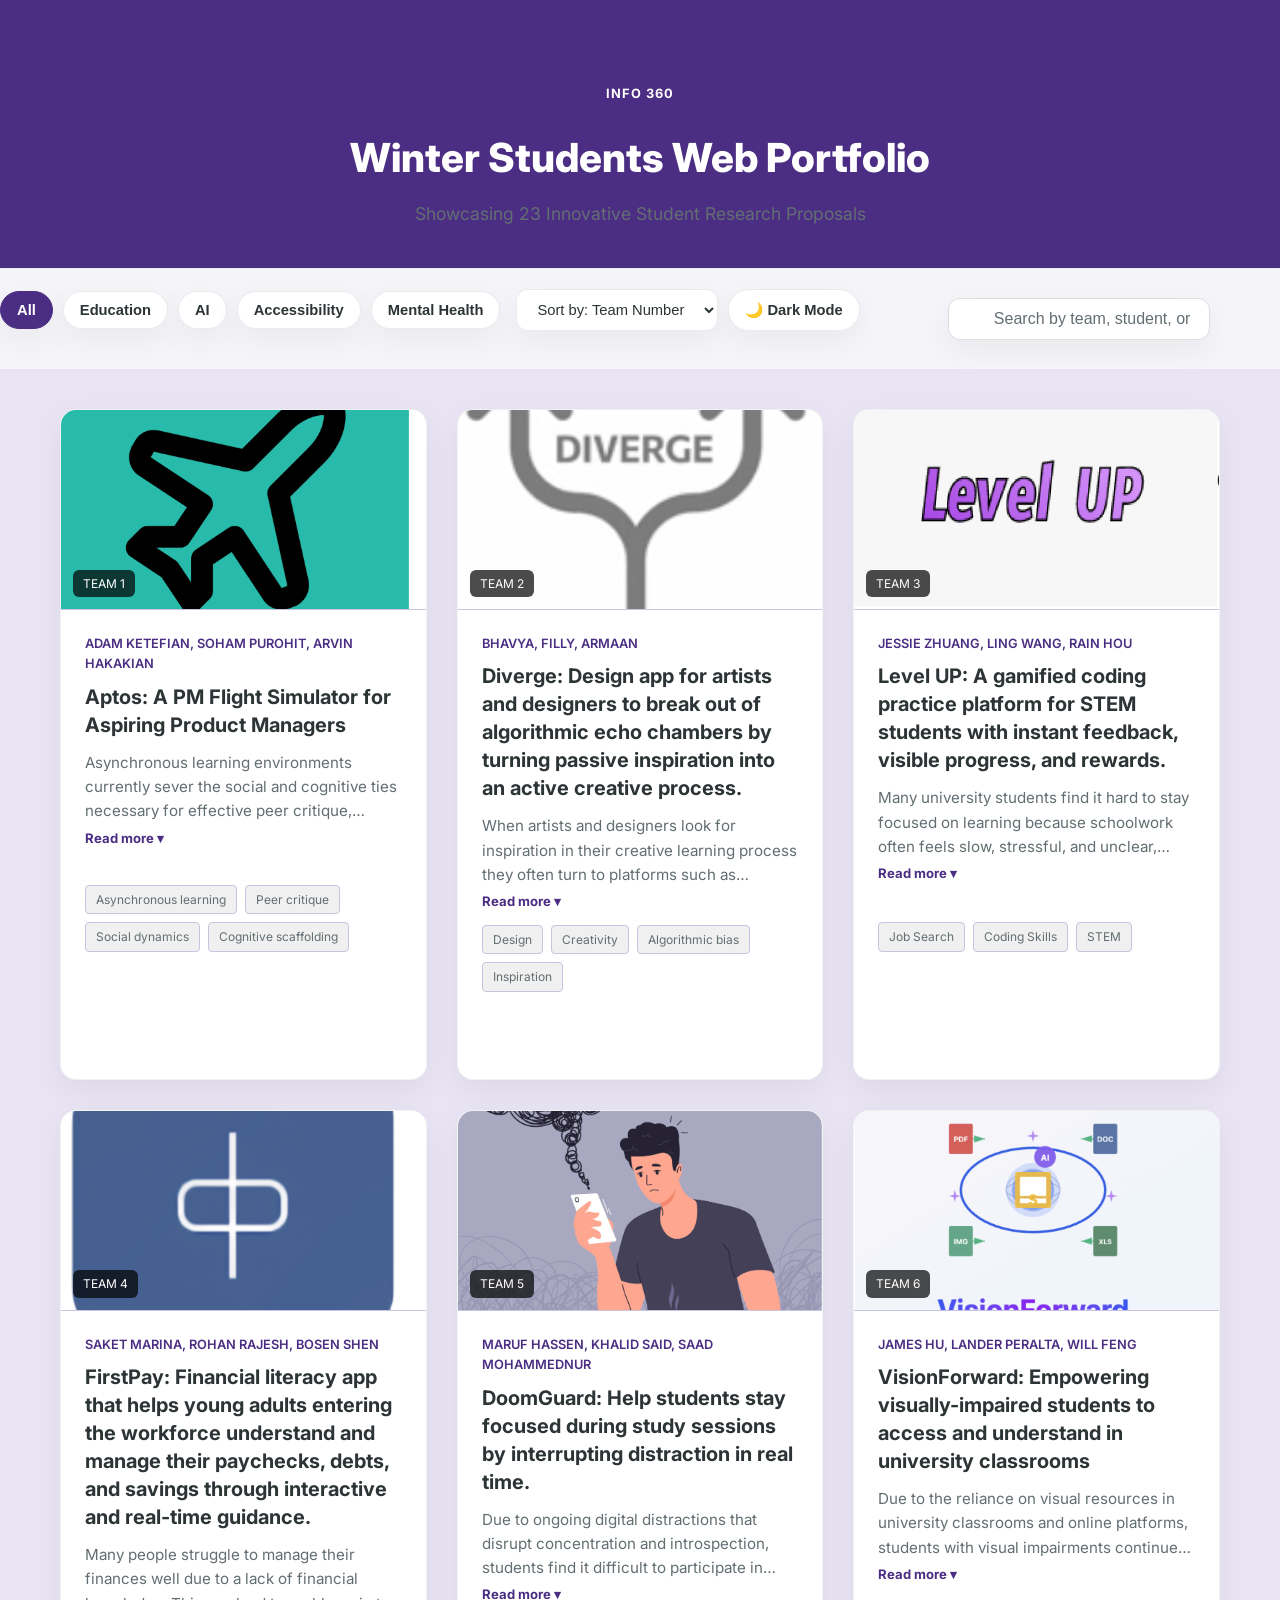
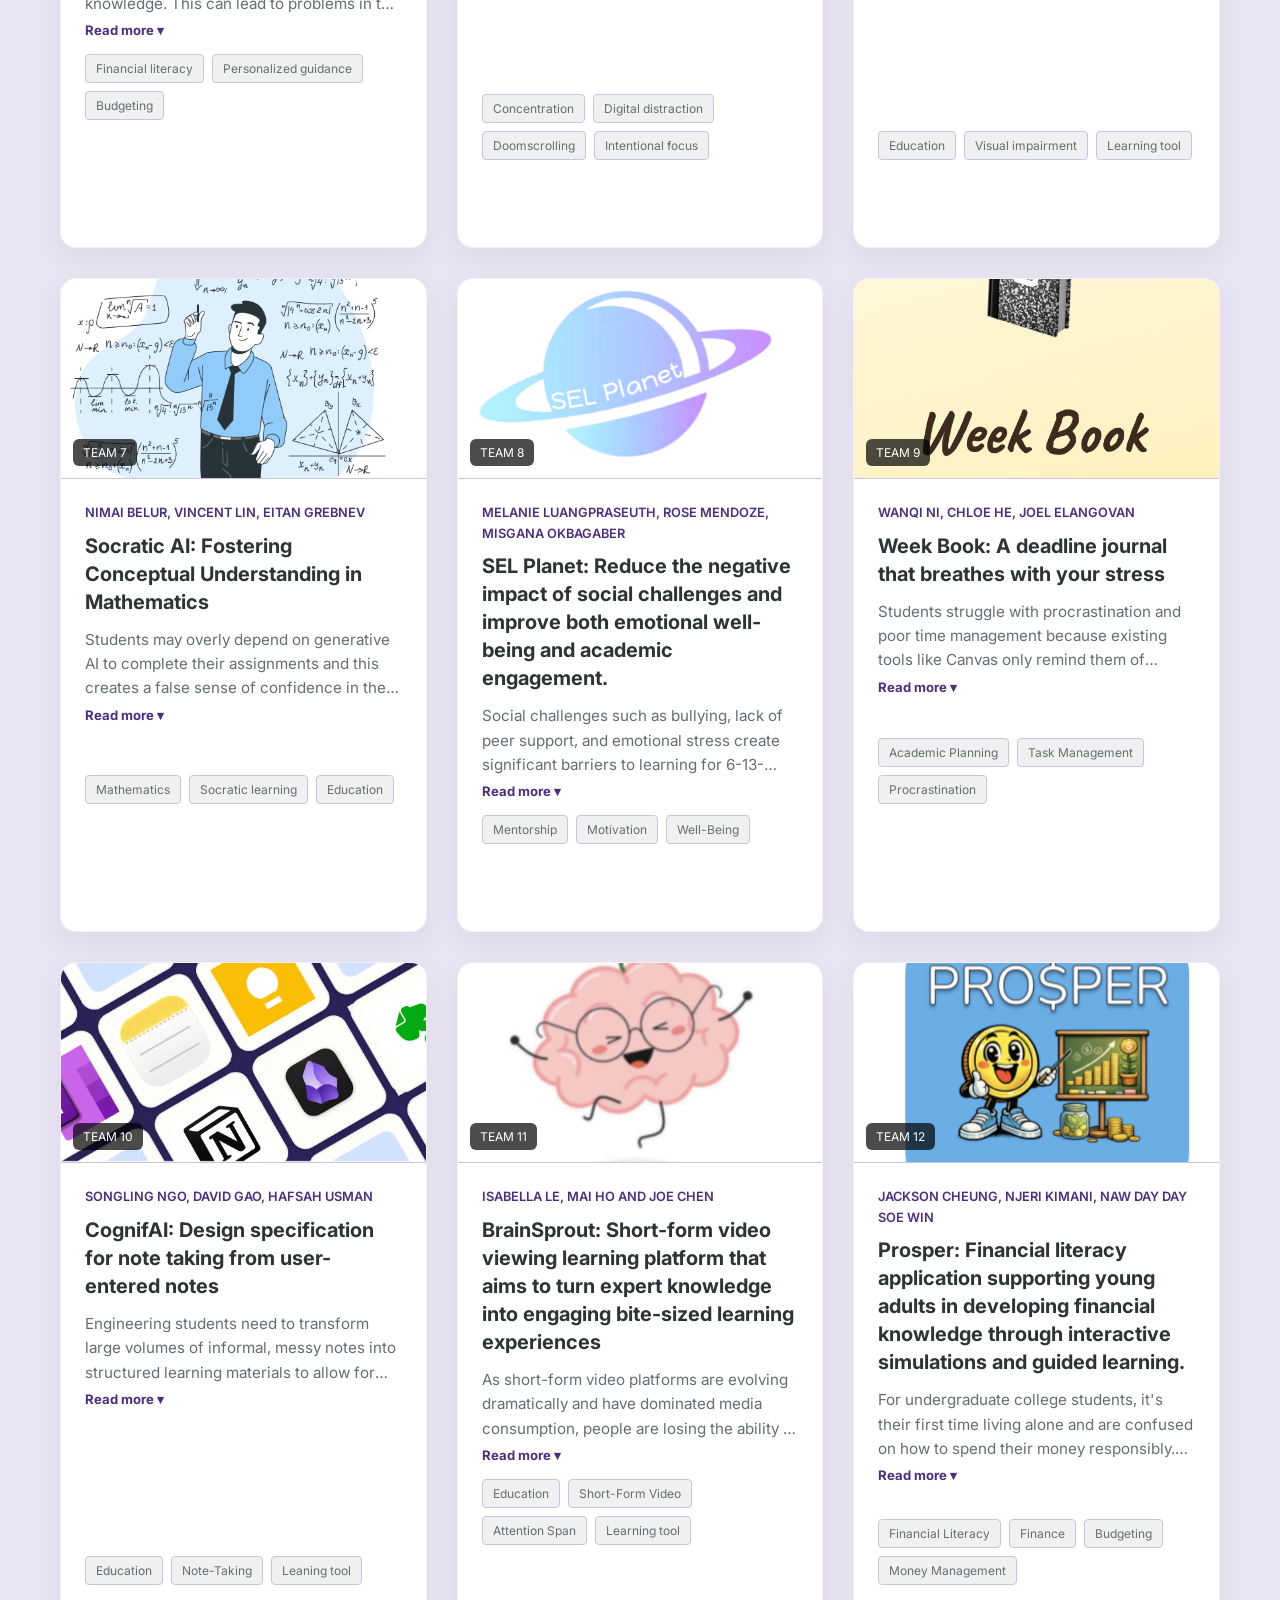
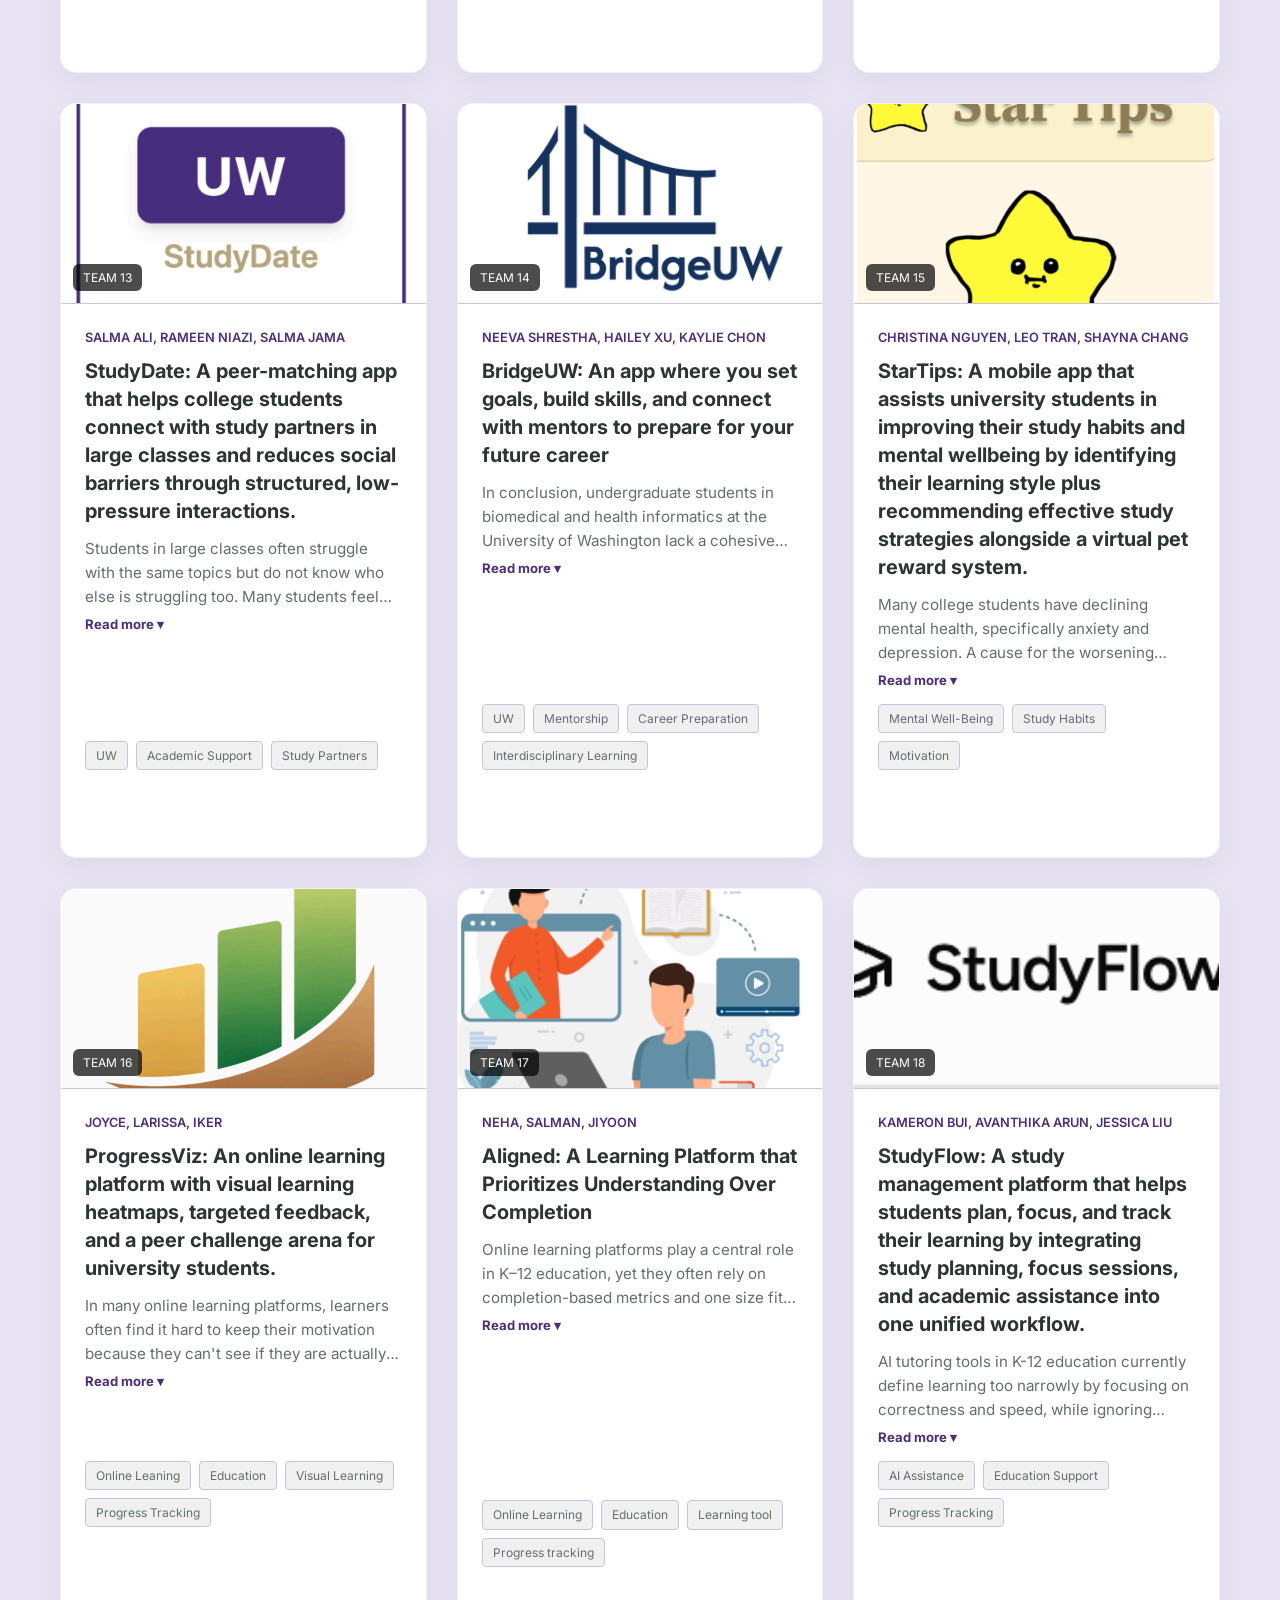
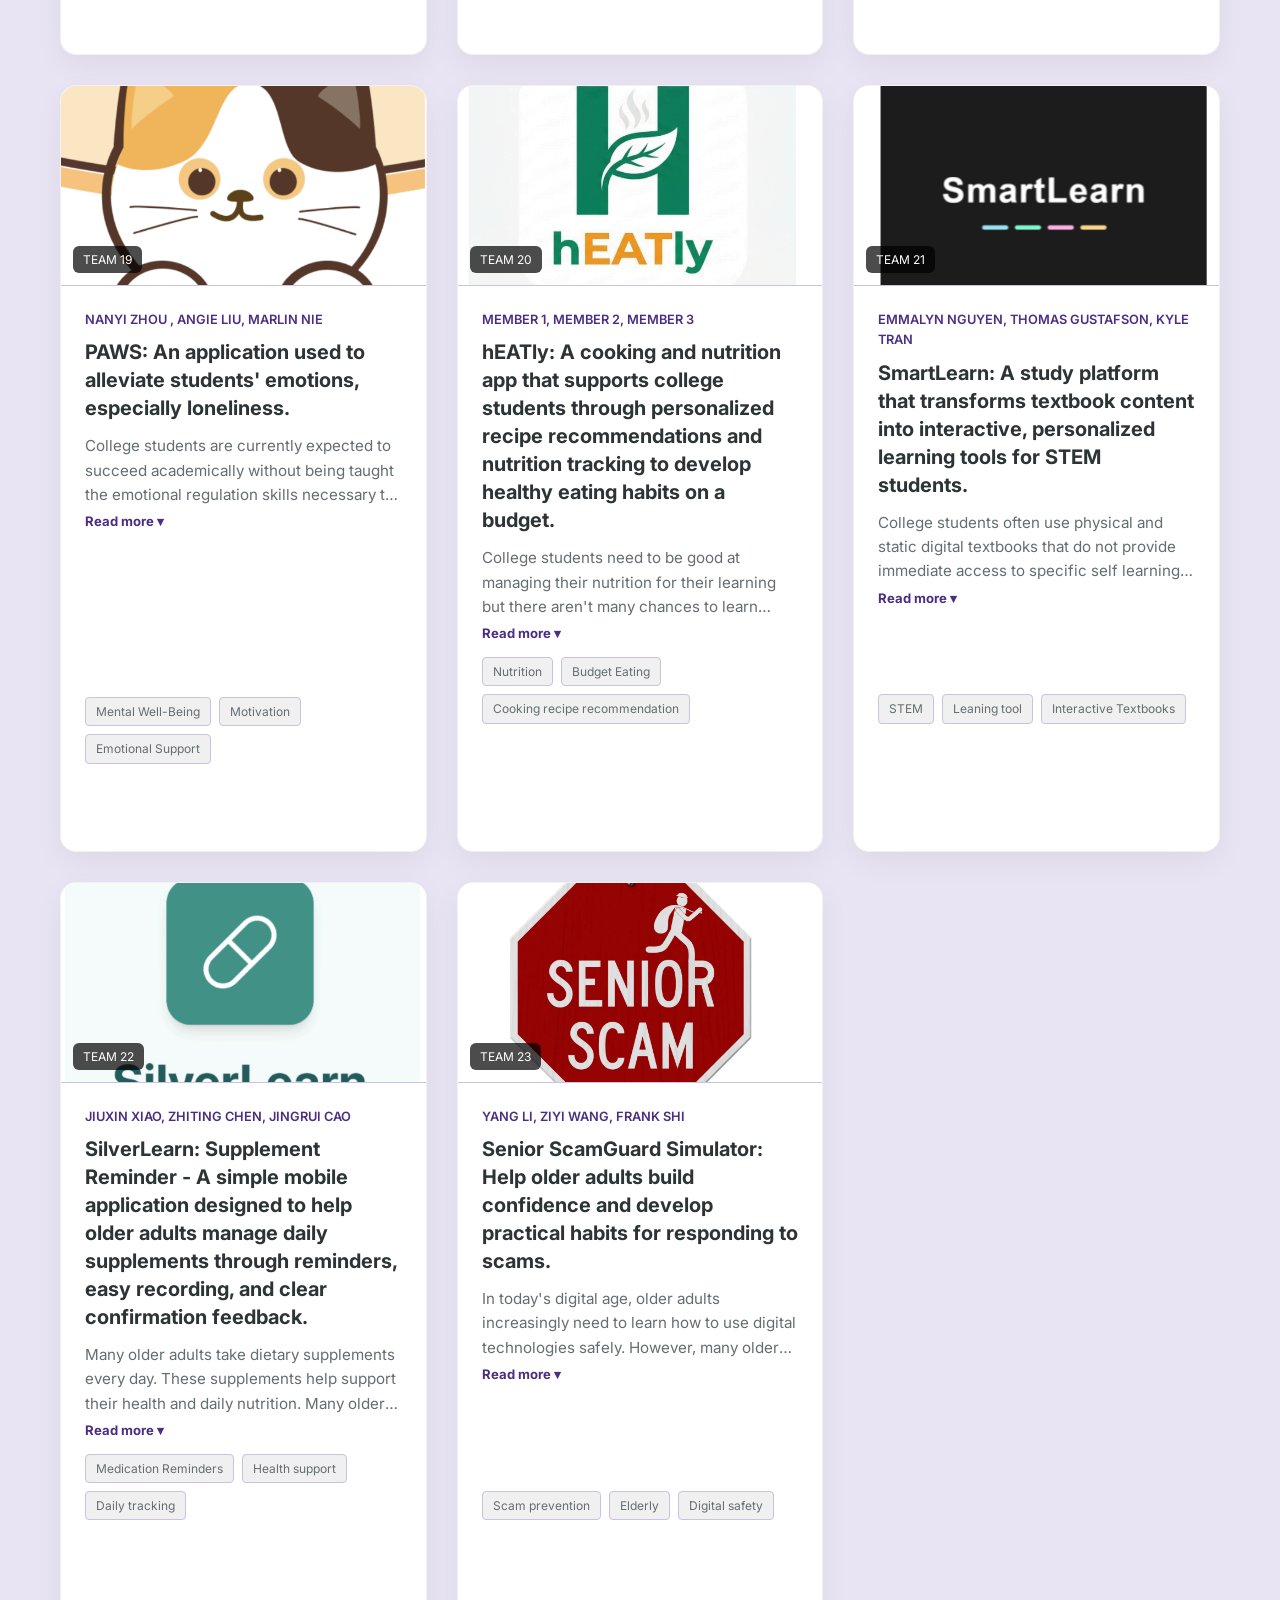
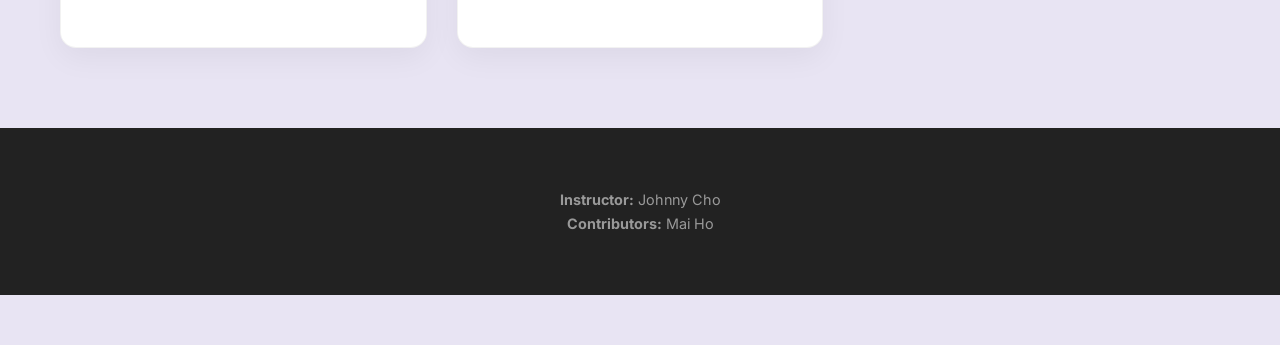
==== commit 2f02f913: "Add filter and sort + add light/dark mode" ====
--- a/index.html
+++ b/index.html
@@ -1,24 +1,32 @@
 <!DOCTYPE html>
 <html lang="en">
+
 <head>
     <meta charset="UTF-8">
     <meta name="viewport" content="width=device-width, initial-scale=1.0">
     <title>INFO 360 Winter Portfolio</title>
     <link href="https://fonts.googleapis.com/css2?family=Inter:wght@300;400;600;700&display=swap" rel="stylesheet">
-    
+    <link rel="stylesheet" href="style.css">
+
     <style>
         :root {
-            --primary: #4b2e83; /* UW Purple */
-            --accent: #b7a57a;  /* UW Gold */
+            --primary: #4b2e83;
+            /* UW Purple */
+            --accent: #b7a57a;
+            /* UW Gold */
             --bg: #e8e4f3;
             --text-main: #2d3436;
             --text-muted: #636e72;
             --white: #ffffff;
-            --shadow: 0 10px 30px rgba(0,0,0,0.05);
+            --shadow: 0 10px 30px rgba(0, 0, 0, 0.05);
             --transition: all 0.3s ease;
         }
 
-        * { box-sizing: border-box; margin: 0; padding: 0; }
+        * {
+            box-sizing: border-box;
+            margin: 0;
+            padding: 0;
+        }
 
         body {
             font-family: 'Inter', sans-serif;
@@ -27,7 +35,11 @@
             line-height: 1.6;
         }
 
-        .container { max-width: 1200px; margin: 0 auto; padding: 0 20px; }
+        .container {
+            max-width: 1200px;
+            margin: 0 auto;
+            padding: 0 20px;
+        }
 
         /* Header / Hero */
         .hero-section {
@@ -47,8 +59,17 @@
             letter-spacing: 1px;
         }
 
-        h1 { margin: 20px 0 10px; font-size: 2.5rem; font-weight: 800; color: var(--white); }
-        .subtitle { color: var(--text-muted); font-size: 1.1rem; }
+        h1 {
+            margin: 20px 0 10px;
+            font-size: 2.5rem;
+            font-weight: 800;
+            color: var(--white);
+        }
+
+        .subtitle {
+            color: var(--text-muted);
+            font-size: 1.1rem;
+        }
 
         /* Search Bar */
         .controls {
@@ -97,14 +118,14 @@
             border-radius: 16px;
             overflow: hidden;
             transition: var(--transition);
-            border: 1px solid rgba(0,0,0,0.05);
+            border: 1px solid rgba(0, 0, 0, 0.05);
             display: flex;
             flex-direction: column;
         }
 
         .project-card:hover {
             transform: translateY(-10px);
-            box-shadow: 0 20px 40px rgba(0,0,0,0.1);
+            box-shadow: 0 20px 40px rgba(0, 0, 0, 0.1);
         }
 
         .card-image {
@@ -124,7 +145,7 @@
             position: absolute;
             bottom: 12px;
             left: 12px;
-            background: rgba(0,0,0,0.7);
+            background: rgba(0, 0, 0, 0.7);
             color: white;
             padding: 4px 10px;
             border-radius: 6px;
@@ -183,7 +204,9 @@
             font-family: 'Inter', sans-serif;
         }
 
-        .read-more-btn:hover { text-decoration: underline; }
+        .read-more-btn:hover {
+            text-decoration: underline;
+        }
 
         .keywords-container {
             margin-top: auto;
@@ -219,10 +242,14 @@
             font-size: 0.9rem;
         }
 
-        .project-link:hover { text-decoration: underline; }
+        .project-link:hover {
+            text-decoration: underline;
+        }
 
         /* Video link — red */
-        .project-link.video-link { color: #c0392b; }
+        .project-link.video-link {
+            color: #c0392b;
+        }
 
         /* Interactive website — green pill */
         .project-link.interactive-link {
@@ -250,6 +277,7 @@
         }
     </style>
 </head>
+
 <body>
 
     <header class="hero-section">
@@ -261,6 +289,29 @@
     </header>
 
     <section class="controls">
+        <div class="controls-top">
+            <div class="filter-group" id="filter-group">
+                <button class="filter-btn active" data-filter="all">All</button>
+                <button class="filter-btn" data-filter="education">Education</button>
+                <button class="filter-btn" data-filter="ai">AI</button>
+                <button class="filter-btn" data-filter="accessibility">Accessibility</button>
+                <button class="filter-btn" data-filter="mental health">Mental Health</button>
+            </div>
+
+            <div class="right-controls">
+                <select id="sort-select" class="sort-select">
+                    <option value="team">Sort by: Team Number</option>
+                    <option value="alphabetical">Alphabetical</option>
+                    <option value="interactive">Most Interactive</option>
+                    <option value="demo">Has Demo</option>
+                </select>
+
+                <button id="theme-toggle" class="theme-toggle" aria-label="Toggle dark mode">
+                    🌙 Dark Mode
+                </button>
+            </div>
+        </div>
+
         <div class="search-wrapper">
             <input type="text" id="search-input" placeholder="Search by team, student, or keyword...">
         </div>
@@ -269,8 +320,9 @@
     <main class="container">
         <div class="project-grid" id="project-grid">
 
-             <!-- TEAM 1 -->
-            <article class="project-card">
+            <!-- TEAM 1 -->
+            <article class="project-card" data-team="1" data-category="education product management career learning"
+                data-has-demo="true">
                 <div class="card-image">
                     <img src="images/Team1.png" alt="SHORT DESCRIPTION">
                     <div class="team-badge">TEAM 1</div>
@@ -278,7 +330,12 @@
                 <div class="card-content">
                     <div class="meta-info">Adam Ketefian, Soham Purohit, Arvin Hakakian</div>
                     <h3>Aptos: A PM Flight Simulator for Aspiring Product Managers</h3>
-                    <p class="description">Asynchronous learning environments currently sever the social and cognitive ties necessary for effective peer critique, resulting in superficial exchanges that hinder student growth. By failing to support the complex social dynamics and cognitive load of giving feedback, existing tools leave students isolated and anxious. Therefore, we must design a new interaction model that scaffolds the critique process, reducing the social risk and cognitive burden of peer review to restore it as a powerful engine for learning.</p>
+                    <p class="description">Asynchronous learning environments currently sever the social and cognitive
+                        ties necessary for effective peer critique, resulting in superficial exchanges that hinder
+                        student growth. By failing to support the complex social dynamics and cognitive load of giving
+                        feedback, existing tools leave students isolated and anxious. Therefore, we must design a new
+                        interaction model that scaffolds the critique process, reducing the social risk and cognitive
+                        burden of peer review to restore it as a powerful engine for learning.</p>
                     <button class="read-more-btn" onclick="toggleAbstract(this)">Read more ▾</button>
                     <div class="keywords-container">
                         <span class="keyword">Asynchronous learning</span>
@@ -287,24 +344,38 @@
                         <span class="keyword">Cognitive scaffolding</span>
                     </div>
                     <div class="card-links">
-                        <a href="https://drive.google.com/file/d/1c7_bGF3PaxmroeE4k7Br0tqLaTRWnBrq/view?usp=sharing" target="_blank" class="project-link">📄 View Proposal</a>
-                        <a href="https://drive.google.com/file/d/1oYuIPFCQVXZ3Qv-v-jt3_UYs8giSBLbv/view" target="_blank" class="project-link video-link">▶ Watch Video</a>
-                        <a href="https://v0-static-project-prototype.vercel.app/" target="_blank" class="project-link interactive-link">🖱 Try It</a>
+                        <a href="https://drive.google.com/file/d/1c7_bGF3PaxmroeE4k7Br0tqLaTRWnBrq/view?usp=sharing"
+                            target="_blank" class="project-link">📄 View Proposal</a>
+                        <a href="https://drive.google.com/file/d/1oYuIPFCQVXZ3Qv-v-jt3_UYs8giSBLbv/view" target="_blank"
+                            class="project-link video-link">▶ Watch Video</a>
+                        <a href="https://v0-static-project-prototype.vercel.app/" target="_blank"
+                            class="project-link interactive-link">🖱 Try It</a>
                     </div>
                 </div>
             </article>
 
 
             <!-- TEAM 2 -->
-            <article class="project-card">
+            <article class="project-card" data-team="2" data-category="design creativity ai inspiration artists"
+                data-has-demo="false">
                 <div class="card-image">
                     <img src="images/team2.png" alt="SHORT DESCRIPTION">
                     <div class="team-badge">TEAM 2</div>
                 </div>
                 <div class="card-content">
                     <div class="meta-info">Bhavya, Filly, Armaan</div>
-                    <h3>Diverge: Design app for artists and designers to break out of algorithmic echo chambers by turning passive inspiration into an active creative process.</h3>
-                    <p class="description">When artists and designers look for inspiration in their creative learning process they often turn to platforms such as Instagram or Pinterest. Because these platforms rely on engagement driven recommendation systems, they mostly show what's popular rather than what is personally meaningful or creatively useful for the artist or designer. This causes users to fall into the repetitive culture of trends and trend chasing, rather than developing their own creative process. It becomes easier to keep scrolling for references rather than to actually create. Over time the same "aesthetic categories" keep getting reinforced across different apps only making it harder to experiment and keep your work feeling original. The result is a learning environment that rewards copying what already works instead of exploring what could be original.</p>
+                    <h3>Diverge: Design app for artists and designers to break out of algorithmic echo chambers by
+                        turning passive inspiration into an active creative process.</h3>
+                    <p class="description">When artists and designers look for inspiration in their creative learning
+                        process they often turn to platforms such as Instagram or Pinterest. Because these platforms
+                        rely on engagement driven recommendation systems, they mostly show what's popular rather than
+                        what is personally meaningful or creatively useful for the artist or designer. This causes users
+                        to fall into the repetitive culture of trends and trend chasing, rather than developing their
+                        own creative process. It becomes easier to keep scrolling for references rather than to actually
+                        create. Over time the same "aesthetic categories" keep getting reinforced across different apps
+                        only making it harder to experiment and keep your work feeling original. The result is a
+                        learning environment that rewards copying what already works instead of exploring what could be
+                        original.</p>
                     <button class="read-more-btn" onclick="toggleAbstract(this)">Read more ▾</button>
                     <div class="keywords-container">
                         <span class="keyword">Design</span>
@@ -313,23 +384,33 @@
                         <span class="keyword">Inspiration</span>
                     </div>
                     <div class="card-links">
-                        <a href="https://drive.google.com/file/d/1IKh8PB2Vl0EuZSi3M-gSr_XiDEvfte3O/view?usp=sharing" target="_blank" class="project-link">📄 View Proposal</a>
-                        <a href="https://youtu.be/h88GuiTiIVg?si=i6LmTABQUZU8pEAp" target="_blank" class="project-link video-link">▶ Watch Video</a>
+                        <a href="https://drive.google.com/file/d/1IKh8PB2Vl0EuZSi3M-gSr_XiDEvfte3O/view?usp=sharing"
+                            target="_blank" class="project-link">📄 View Proposal</a>
+                        <a href="https://youtu.be/h88GuiTiIVg?si=i6LmTABQUZU8pEAp" target="_blank"
+                            class="project-link video-link">▶ Watch Video</a>
                     </div>
                 </div>
             </article>
 
 
             <!-- TEAM 3 -->
-            <article class="project-card">
+            <article class="project-card" data-team="3" data-category="education coding gamification stem motivation"
+                data-has-demo="true">
                 <div class="card-image">
                     <img src="images/team3.png" alt="SHORT DESCRIPTION">
                     <div class="team-badge">TEAM 3</div>
                 </div>
                 <div class="card-content">
                     <div class="meta-info">Jessie Zhuang, Ling Wang, Rain Hou</div>
-                    <h3>Level UP: A gamified coding practice platform for STEM students with instant feedback, visible progress, and rewards.</h3>
-                    <p class="description">Many university students find it hard to stay focused on learning because schoolwork often feels slow, stressful, and unclear, especially compared to digital entertainment. When effort does not lead to quick and visible results, students are more likely to avoid academic tasks and choose activities that feel easier and more rewarding. Most existing solutions focus on controlling behavior instead of understanding how students emotionally experience learning. This shows that procrastination is not just about poor time management, but about how learning is structured and felt in the moment.</p>
+                    <h3>Level UP: A gamified coding practice platform for STEM students with instant feedback, visible
+                        progress, and rewards.</h3>
+                    <p class="description">Many university students find it hard to stay focused on learning because
+                        schoolwork often feels slow, stressful, and unclear, especially compared to digital
+                        entertainment. When effort does not lead to quick and visible results, students are more likely
+                        to avoid academic tasks and choose activities that feel easier and more rewarding. Most existing
+                        solutions focus on controlling behavior instead of understanding how students emotionally
+                        experience learning. This shows that procrastination is not just about poor time management, but
+                        about how learning is structured and felt in the moment.</p>
                     <button class="read-more-btn" onclick="toggleAbstract(this)">Read more ▾</button>
                     <div class="keywords-container">
                         <span class="keyword">Job Search</span>
@@ -337,24 +418,36 @@
                         <span class="keyword">STEM</span>
                     </div>
                     <div class="card-links">
-                        <a href="https://drive.google.com/file/d/1c3kL-LgDF94BJjiVIjdw-auJ7j2n-_pk/view?usp=sharing" target="_blank" class="project-link">📄 View Proposal</a>
-                        <a href="https://youtu.be/MM5loX5P-Es" target="_blank" class="project-link video-link">▶ Watch Video</a>
-                        <a href="https://lightrainqaq.github.io/high-fidelity-prototype/" target="_blank" class="project-link interactive-link">🖱 Try It</a>
+                        <a href="https://drive.google.com/file/d/1c3kL-LgDF94BJjiVIjdw-auJ7j2n-_pk/view?usp=sharing"
+                            target="_blank" class="project-link">📄 View Proposal</a>
+                        <a href="https://youtu.be/MM5loX5P-Es" target="_blank" class="project-link video-link">▶ Watch
+                            Video</a>
+                        <a href="https://lightrainqaq.github.io/high-fidelity-prototype/" target="_blank"
+                            class="project-link interactive-link">🖱 Try It</a>
                     </div>
                 </div>
             </article>
 
 
             <!-- TEAM 4 -->
-            <article class="project-card">
+            <article class="project-card" data-team="4" data-category="education accessibility learning disabilities"
+                data-has-demo="true">
                 <div class="card-image">
                     <img src="images/team4.png" alt="SHORT DESCRIPTION">
                     <div class="team-badge">TEAM 4</div>
                 </div>
                 <div class="card-content">
                     <div class="meta-info">Saket Marina, Rohan Rajesh, Bosen Shen</div>
-                    <h3>FirstPay: Financial literacy app that helps young adults entering the workforce understand and manage their paychecks, debts, and savings through interactive and real-time guidance.</h3>
-                    <p class="description">Many people struggle to manage their finances well due to a lack of financial knowledge. This can lead to problems in the future that are very hard to fix (credit card/student debt, credit scores, etc.). Existing budgeting apps track spending but do not actively teach users how to make better financial choices. Without personalized guidance and motivation, users often repeat the same financial mistakes and feel overwhelmed or disengaged with their finances. There is a real need for a learning based financial planning experience that combines budgeting, debt decision-making, and gamified education to build confidence and long-term financial literacy.</p>
+                    <h3>FirstPay: Financial literacy app that helps young adults entering the workforce understand and
+                        manage their paychecks, debts, and savings through interactive and real-time guidance.</h3>
+                    <p class="description">Many people struggle to manage their finances well due to a lack of financial
+                        knowledge. This can lead to problems in the future that are very hard to fix (credit
+                        card/student debt, credit scores, etc.). Existing budgeting apps track spending but do not
+                        actively teach users how to make better financial choices. Without personalized guidance and
+                        motivation, users often repeat the same financial mistakes and feel overwhelmed or disengaged
+                        with their finances. There is a real need for a learning based financial planning experience
+                        that combines budgeting, debt decision-making, and gamified education to build confidence and
+                        long-term financial literacy.</p>
                     <button class="read-more-btn" onclick="toggleAbstract(this)">Read more ▾</button>
                     <div class="keywords-container">
                         <span class="keyword">Financial literacy</span>
@@ -362,24 +455,34 @@
                         <span class="keyword">Budgeting</span>
                     </div>
                     <div class="card-links">
-                        <a href="https://drive.google.com/file/d/1phvkWqCKqrs6MFoXNT9iF4vrLNsNuBWD/view?usp=sharing" target="_blank" class="project-link">📄 View Proposal</a>
-                        <a href="https://drive.google.com/file/d/1ch5z_7cqc1GuqVLR3Otw6gs9ZDCbTc52/view?usp=sharing" target="_blank" class="project-link video-link">▶ Watch Video</a>
-                        <a href="https://rohan-rajesh.github.io/firstpay_info360/00-splash.html" target="_blank" class="project-link interactive-link">🖱 Try It</a>
+                        <a href="https://drive.google.com/file/d/1phvkWqCKqrs6MFoXNT9iF4vrLNsNuBWD/view?usp=sharing"
+                            target="_blank" class="project-link">📄 View Proposal</a>
+                        <a href="https://drive.google.com/file/d/1ch5z_7cqc1GuqVLR3Otw6gs9ZDCbTc52/view?usp=sharing"
+                            target="_blank" class="project-link video-link">▶ Watch Video</a>
+                        <a href="https://rohan-rajesh.github.io/firstpay_info360/00-splash.html" target="_blank"
+                            class="project-link interactive-link">🖱 Try It</a>
                     </div>
                 </div>
             </article>
 
 
             <!-- TEAM 5 -->
-            <article class="project-card">
+            <article class="project-card" data-team="5" data-category="mental health student wellbeing education"
+                data-has-demo="false">
                 <div class="card-image">
                     <img src="images/team5.png" alt="SHORT DESCRIPTION">
                     <div class="team-badge">TEAM 5</div>
                 </div>
                 <div class="card-content">
                     <div class="meta-info">Maruf Hassen, Khalid Said, Saad Mohammednur</div>
-                    <h3>DoomGuard: Help students stay focused during study sessions by interrupting distraction in real time.</h3>
-                    <p class="description">Due to ongoing digital distractions that disrupt concentration and introspection, students find it difficult to participate in meaningful learning. Although emphasis is placed on restriction than on assisting students in understanding and managing their attention, current technologies are unable to solve this problem. This results in passive consumption as opposed to active learning. A design-based strategy that encourages deliberate focus and introspection in digital learning environments is obviously needed.</p>
+                    <h3>DoomGuard: Help students stay focused during study sessions by interrupting distraction in real
+                        time.</h3>
+                    <p class="description">Due to ongoing digital distractions that disrupt concentration and
+                        introspection, students find it difficult to participate in meaningful learning. Although
+                        emphasis is placed on restriction than on assisting students in understanding and managing their
+                        attention, current technologies are unable to solve this problem. This results in passive
+                        consumption as opposed to active learning. A design-based strategy that encourages deliberate
+                        focus and introspection in digital learning environments is obviously needed.</p>
                     <button class="read-more-btn" onclick="toggleAbstract(this)">Read more ▾</button>
                     <div class="keywords-container">
                         <span class="keyword">Concentration</span>
@@ -388,23 +491,33 @@
                         <span class="keyword">Intentional focus</span>
                     </div>
                     <div class="card-links">
-                        <a href="https://docs.google.com/document/d/1e55LxPSd4HQaxMYH1dsPBC6wYZylSCrbjD5dIBzi9LQ/edit?usp=sharing" target="_blank" class="project-link">📄 View Proposal</a>
-                        <a href="https://youtu.be/TP6Rhwh8m5I?si=jrqqK5ZTpQa3tuPi" target="_blank" class="project-link video-link">▶ Watch Video</a>
+                        <a href="https://docs.google.com/document/d/1e55LxPSd4HQaxMYH1dsPBC6wYZylSCrbjD5dIBzi9LQ/edit?usp=sharing"
+                            target="_blank" class="project-link">📄 View Proposal</a>
+                        <a href="https://youtu.be/TP6Rhwh8m5I?si=jrqqK5ZTpQa3tuPi" target="_blank"
+                            class="project-link video-link">▶ Watch Video</a>
                     </div>
                 </div>
             </article>
 
 
             <!-- TEAM 6 -->
-            <article class="project-card">
+            <article class="project-card" data-team="6" data-category="education accessibility visual impairment"
+                data-has-demo="false">
                 <div class="card-image">
                     <img src="images/team6.png" alt="SHORT DESCRIPTION">
                     <div class="team-badge">TEAM 6</div>
                 </div>
                 <div class="card-content">
                     <div class="meta-info">James Hu, Lander Peralta, Will Feng</div>
-                    <h3>VisionForward: Empowering visually-impaired students to access and understand in university classrooms</h3>
-                    <p class="description">Due to the reliance on visual resources in university classrooms and online platforms, students with visual impairments continue to experience learning challenges. Existing accessibility solutions fail to completely enable equal learning experiences due to improper integration and excessive costs. As a result, visually handicapped students learn less effectively and participate less in class than their classmates. This design project tackles the demand for more inclusive learning experiences by reimagining how educational content can be accessible and understood beyond visual media.</p>
+                    <h3>VisionForward: Empowering visually-impaired students to access and understand in university
+                        classrooms</h3>
+                    <p class="description">Due to the reliance on visual resources in university classrooms and online
+                        platforms, students with visual impairments continue to experience learning challenges. Existing
+                        accessibility solutions fail to completely enable equal learning experiences due to improper
+                        integration and excessive costs. As a result, visually handicapped students learn less
+                        effectively and participate less in class than their classmates. This design project tackles the
+                        demand for more inclusive learning experiences by reimagining how educational content can be
+                        accessible and understood beyond visual media.</p>
                     <button class="read-more-btn" onclick="toggleAbstract(this)">Read more ▾</button>
                     <div class="keywords-container">
                         <span class="keyword">Education</span>
@@ -412,15 +525,18 @@
                         <span class="keyword">Learning tool</span>
                     </div>
                     <div class="card-links">
-                        <a href="https://drive.google.com/file/d/1VPxc01lshJrEGsxPVvaOjslF1FHGgDX2/view?usp=sharing" target="_blank" class="project-link">📄 View Proposal</a>
-                        <a href="https://www.youtube.com/watch?v=rR3UdAyqsaE" target="_blank" class="project-link video-link">▶ Watch Video</a>
+                        <a href="https://drive.google.com/file/d/1VPxc01lshJrEGsxPVvaOjslF1FHGgDX2/view?usp=sharing"
+                            target="_blank" class="project-link">📄 View Proposal</a>
+                        <a href="https://www.youtube.com/watch?v=rR3UdAyqsaE" target="_blank"
+                            class="project-link video-link">▶ Watch Video</a>
                     </div>
                 </div>
             </article>
 
 
             <!-- TEAM 7 -->
-            <article class="project-card">
+            <article class="project-card" data-team="7" data-category="education ai mathematics learning"
+                data-has-demo="true">
                 <div class="card-image">
                     <img src="images/team7.png" alt="SHORT DESCRIPTION">
                     <div class="team-badge">TEAM 7</div>
@@ -428,7 +544,11 @@
                 <div class="card-content">
                     <div class="meta-info">Nimai Belur, Vincent Lin, Eitan Grebnev</div>
                     <h3>Socratic AI: Fostering Conceptual Understanding in Mathematics</h3>
-                    <p class="description">Students may overly depend on generative AI to complete their assignments and this creates a false sense of confidence in the subject and a lack of learning. This may be caused because it's easier to use AI rather than do it themselves or that they've become too dependent on it. To combat this, rather than remove the use of generative AI fully, we transform the use from dependence for the answer to guiding on how to get the answer.</p>
+                    <p class="description">Students may overly depend on generative AI to complete their assignments and
+                        this creates a false sense of confidence in the subject and a lack of learning. This may be
+                        caused because it's easier to use AI rather than do it themselves or that they've become too
+                        dependent on it. To combat this, rather than remove the use of generative AI fully, we transform
+                        the use from dependence for the answer to guiding on how to get the answer.</p>
                     <button class="read-more-btn" onclick="toggleAbstract(this)">Read more ▾</button>
                     <div class="keywords-container">
                         <span class="keyword">Mathematics</span>
@@ -436,24 +556,35 @@
                         <span class="keyword">Education</span>
                     </div>
                     <div class="card-links">
-                        <a href="https://drive.google.com/file/d/1CgWLIAANX5ZsmWoJPnXrifcPKQnfsTBh/view?usp=sharing" target="_blank" class="project-link">📄 View Proposal</a>
-                        <a href="https://youtu.be/dO9n0IcOiRA" target="_blank" class="project-link video-link">▶ Watch Video</a>
-                        <a href="https://uni-interface-spark.lovable.app/" target="_blank" class="project-link interactive-link">🖱 Try It</a>
+                        <a href="https://drive.google.com/file/d/1CgWLIAANX5ZsmWoJPnXrifcPKQnfsTBh/view?usp=sharing"
+                            target="_blank" class="project-link">📄 View Proposal</a>
+                        <a href="https://youtu.be/dO9n0IcOiRA" target="_blank" class="project-link video-link">▶ Watch
+                            Video</a>
+                        <a href="https://uni-interface-spark.lovable.app/" target="_blank"
+                            class="project-link interactive-link">🖱 Try It</a>
                     </div>
                 </div>
             </article>
 
 
             <!-- TEAM 8 -->
-            <article class="project-card">
+            <article class="project-card" data-team="8" data-category="education collaboration group work"
+                data-has-demo="false">
                 <div class="card-image">
                     <img src="images/team8.png" alt="SHORT DESCRIPTION">
                     <div class="team-badge">TEAM 8</div>
                 </div>
                 <div class="card-content">
                     <div class="meta-info">Melanie Luangpraseuth, Rose Mendoze, Misgana Okbagaber</div>
-                    <h3>SEL Planet: Reduce the negative impact of social challenges and improve both emotional well-being and academic engagement.</h3>
-                    <p class="description">Social challenges such as bullying, lack of peer support, and emotional stress create significant barriers to learning for 6-13-year-old elementary and middle school students. When these challenges are addressed through academic placements alone, such as holding students back or advancing them too quickly, students often experience further social and emotional harm. The core problem is the lack of a supportive system within schools that addresses students' social and emotional needs alongside learning, leaving many students disengaged, anxious, and unable to reach their full academic potential.</p>
+                    <h3>SEL Planet: Reduce the negative impact of social challenges and improve both emotional
+                        well-being and academic engagement.</h3>
+                    <p class="description">Social challenges such as bullying, lack of peer support, and emotional
+                        stress create significant barriers to learning for 6-13-year-old elementary and middle school
+                        students. When these challenges are addressed through academic placements alone, such as holding
+                        students back or advancing them too quickly, students often experience further social and
+                        emotional harm. The core problem is the lack of a supportive system within schools that
+                        addresses students' social and emotional needs alongside learning, leaving many students
+                        disengaged, anxious, and unable to reach their full academic potential.</p>
                     <button class="read-more-btn" onclick="toggleAbstract(this)">Read more ▾</button>
                     <div class="keywords-container">
                         <span class="keyword">Mentorship</span>
@@ -461,15 +592,18 @@
                         <span class="keyword">Well-Being</span>
                     </div>
                     <div class="card-links">
-                        <a href="https://drive.google.com/file/d/173w9TNEgvpOrldSS_G_pht0VXnLc32qp/view?usp=sharing" target="_blank" class="project-link">📄 View Proposal</a>
-                        <a href="https://drive.google.com/file/d/1fKAR_-o5CjTk5epKqEt6Luu1ja0lPnN5/view?usp=sharing" target="_blank" class="project-link video-link">▶ Watch Video</a>
+                        <a href="https://drive.google.com/file/d/173w9TNEgvpOrldSS_G_pht0VXnLc32qp/view?usp=sharing"
+                            target="_blank" class="project-link">📄 View Proposal</a>
+                        <a href="https://drive.google.com/file/d/1fKAR_-o5CjTk5epKqEt6Luu1ja0lPnN5/view?usp=sharing"
+                            target="_blank" class="project-link video-link">▶ Watch Video</a>
                     </div>
                 </div>
             </article>
 
 
             <!-- TEAM 9 -->
-            <article class="project-card">
+            <article class="project-card" data-team="9" data-category="ai education research assistance"
+                data-has-demo="true">
                 <div class="card-image">
                     <img src="images/team9.png" alt="SHORT DESCRIPTION">
                     <div class="team-badge">TEAM 9</div>
@@ -477,7 +611,15 @@
                 <div class="card-content">
                     <div class="meta-info">Wanqi Ni, Chloe He, Joel Elangovan</div>
                     <h3>Week Book: A deadline journal that breathes with your stress</h3>
-                    <p class="description">Students struggle with procrastination and poor time management because existing tools like Canvas only remind them of deadlines without supporting proactive learning planning, leading to last-minute stress, rushed assignments, and avoidance behaviors that undermine genuine learning. This problem stems from both emotional factors (stress-induced avoidance) and the inadequacy of current deadline-focused systems that fail to help students manage their workload effectively. Our design will create a supportive planning system that reframes how students engage with their assignments, shifting from reactive deadline anxiety to proactive progress motivation. Ultimately, we hope to help students build sustainable habits and reduce overwhelm.</p>
+                    <p class="description">Students struggle with procrastination and poor time management because
+                        existing tools like Canvas only remind them of deadlines without supporting proactive learning
+                        planning, leading to last-minute stress, rushed assignments, and avoidance behaviors that
+                        undermine genuine learning. This problem stems from both emotional factors (stress-induced
+                        avoidance) and the inadequacy of current deadline-focused systems that fail to help students
+                        manage their workload effectively. Our design will create a supportive planning system that
+                        reframes how students engage with their assignments, shifting from reactive deadline anxiety to
+                        proactive progress motivation. Ultimately, we hope to help students build sustainable habits and
+                        reduce overwhelm.</p>
                     <button class="read-more-btn" onclick="toggleAbstract(this)">Read more ▾</button>
                     <div class="keywords-container">
                         <span class="keyword">Academic Planning</span>
@@ -485,16 +627,20 @@
                         <span class="keyword">Procrastination</span>
                     </div>
                     <div class="card-links">
-                        <a href="https://drive.google.com/file/d/1Y9Y2JKobLoeZbdK7Fvjwuyubv4XGCrvC/view?usp=sharing" target="_blank" class="project-link">📄 View Proposal</a>
-                        <a href="https://drive.google.com/file/d/1EFWMNIfsCGK8kEU3c8mzRZGuxp9gJIJG/view?usp=share_link" target="_blank" class="project-link video-link">▶ Watch Video</a>
-                        <a href="https://chloejyh.github.io/weekbook/" target="_blank" class="project-link interactive-link">🖱 Try It</a>
+                        <a href="https://drive.google.com/file/d/1Y9Y2JKobLoeZbdK7Fvjwuyubv4XGCrvC/view?usp=sharing"
+                            target="_blank" class="project-link">📄 View Proposal</a>
+                        <a href="https://drive.google.com/file/d/1EFWMNIfsCGK8kEU3c8mzRZGuxp9gJIJG/view?usp=share_link"
+                            target="_blank" class="project-link video-link">▶ Watch Video</a>
+                        <a href="https://chloejyh.github.io/weekbook/" target="_blank"
+                            class="project-link interactive-link">🖱 Try It</a>
                     </div>
                 </div>
             </article>
 
 
             <!-- TEAM 10 -->
-            <article class="project-card">
+            <article class="project-card" data-team="10" data-category="accessibility education language learning"
+                data-has-demo="false">
                 <div class="card-image">
                     <img src="images/team10.png" alt="SHORT DESCRIPTION">
                     <div class="team-badge">TEAM 10</div>
@@ -502,10 +648,16 @@
                 <div class="card-content">
                     <div class="meta-info">Songling Ngo, David Gao, Hafsah Usman</div>
                     <h3>CognifAI: Design specification for note taking from user-entered notes</h3>
-                    <p class="description">Engineering students need to transform large volumes of informal, messy notes into structured learning materials to allow for deep understanding and remembering complex concepts. 
-However, current note-taking tools either provide too little learning support or introduce overwhelming organizational systems too early in the process. 
-This creates cognitive overload, delays meaningful engagement with notes, and weakens learning outcomes. 
-To target this problem, we propose the design of an adaptive note-to-study experience that helps students build structure step by step, without forcing complex organization too early or disrupting their natural workflow.</p>
+                    <p class="description">Engineering students need to transform large volumes of informal, messy notes
+                        into structured learning materials to allow for deep understanding and remembering complex
+                        concepts.
+                        However, current note-taking tools either provide too little learning support or introduce
+                        overwhelming organizational systems too early in the process.
+                        This creates cognitive overload, delays meaningful engagement with notes, and weakens learning
+                        outcomes.
+                        To target this problem, we propose the design of an adaptive note-to-study experience that helps
+                        students build structure step by step, without forcing complex organization too early or
+                        disrupting their natural workflow.</p>
                     <button class="read-more-btn" onclick="toggleAbstract(this)">Read more ▾</button>
                     <div class="keywords-container">
                         <span class="keyword">Education</span>
@@ -513,15 +665,18 @@
                         <span class="keyword">Leaning tool</span>
                     </div>
                     <div class="card-links">
-                        <a href="https://drive.google.com/file/d/1m2ITEVeNna1-VyEybinayfysSda26VGt/view?usp=sharing" target="_blank" class="project-link">📄 View Proposal</a>
-                        <a href="https://youtu.be/p881J_vpSlM" target="_blank" class="project-link video-link">▶ Watch Video</a>
+                        <a href="https://drive.google.com/file/d/1m2ITEVeNna1-VyEybinayfysSda26VGt/view?usp=sharing"
+                            target="_blank" class="project-link">📄 View Proposal</a>
+                        <a href="https://youtu.be/p881J_vpSlM" target="_blank" class="project-link video-link">▶ Watch
+                            Video</a>
                     </div>
                 </div>
             </article>
 
 
             <!-- TEAM 11 -->
-            <article class="project-card">
+            <article class="project-card" data-team="11" data-category="education productivity time management"
+                data-has-demo="true">
                 <div class="card-image">
                     <img src="images/team11.png" alt="SHORT DESCRIPTION">
                     <div class="team-badge">TEAM 11</div>
@@ -529,8 +684,17 @@
                 <div class="card-content">
                     <div class="meta-info">Isabella Le, Mai Ho and Joe Chen</div>
                     <h3>BrainSprout: Short-form video viewing learning platform that aims to turn expert knowledge into
-engaging bite-sized learning experiences</h3>
-                    <p class="description">As short-form video platforms are evolving dramatically and have dominated media consumption, people are losing the ability to think deeply, pay attention, and erode their deep learning capabilities. While instructors attempt to increase engagement and attention through long lectures and educational videos, these videos mostly just reinforce the surface understanding level. Students/learners only pay short-term attention to those videos without actually engaging in the lectures and the content. Additionally, as short-form educational videos opt for convenience rather than reflection or critical thinking, they lack interaction for learners to focus on and engage in. Because of this, students/learners may have brief moments of engagement but find it difficult to maintain focus and gain a deeper comprehension of academic content, leading to short attention span and short-term memory.    </p>
+                        engaging bite-sized learning experiences</h3>
+                    <p class="description">As short-form video platforms are evolving dramatically and have dominated
+                        media consumption, people are losing the ability to think deeply, pay attention, and erode their
+                        deep learning capabilities. While instructors attempt to increase engagement and attention
+                        through long lectures and educational videos, these videos mostly just reinforce the surface
+                        understanding level. Students/learners only pay short-term attention to those videos without
+                        actually engaging in the lectures and the content. Additionally, as short-form educational
+                        videos opt for convenience rather than reflection or critical thinking, they lack interaction
+                        for learners to focus on and engage in. Because of this, students/learners may have brief
+                        moments of engagement but find it difficult to maintain focus and gain a deeper comprehension of
+                        academic content, leading to short attention span and short-term memory. </p>
                     <button class="read-more-btn" onclick="toggleAbstract(this)">Read more ▾</button>
                     <div class="keywords-container">
                         <span class="keyword">Education</span>
@@ -539,16 +703,20 @@
                         <span class="keyword">Learning tool</span>
                     </div>
                     <div class="card-links">
-                        <a href="https://drive.google.com/file/d/123inVYcJdAghh0p1JQ5BmkG7iuQC9E-4/view?usp=sharing" target="_blank" class="project-link">📄 View Proposal</a>
-                        <a href="https://drive.google.com/file/d/1yvau9-ZVypTUtFoKvAScNvVWSV1pxHov/view?usp=drivesdk" target="_blank" class="project-link video-link">▶ Watch Video</a>
-                        <a href="https://isbell0.github.io/brainsprout/" target="_blank" class="project-link interactive-link">🖱 Try It</a>
+                        <a href="https://drive.google.com/file/d/123inVYcJdAghh0p1JQ5BmkG7iuQC9E-4/view?usp=sharing"
+                            target="_blank" class="project-link">📄 View Proposal</a>
+                        <a href="https://drive.google.com/file/d/1yvau9-ZVypTUtFoKvAScNvVWSV1pxHov/view?usp=drivesdk"
+                            target="_blank" class="project-link video-link">▶ Watch Video</a>
+                        <a href="https://isbell0.github.io/brainsprout/" target="_blank"
+                            class="project-link interactive-link">🖱 Try It</a>
                     </div>
                 </div>
             </article>
 
 
             <!-- TEAM 12 -->
-            <article class="project-card">
+            <article class="project-card" data-team="12" data-category="ai education tutoring system"
+                data-has-demo="false">
                 <div class="card-image">
                     <img src="images/team12.png" alt="SHORT DESCRIPTION">
                     <div class="team-badge">TEAM 12 </div>
@@ -556,8 +724,14 @@
                 <div class="card-content">
                     <div class="meta-info">Jackson Cheung, Njeri Kimani, Naw Day Day Soe Win</div>
                     <h3>Prosper: Financial literacy application supporting young adults in developing
-financial knowledge through interactive simulations and guided learning. </h3>
-                    <p class="description">For undergraduate college students, it's their first time living alone and are confused on how to spend their money responsibly. Many budgeting apps have a high entry cost, from complex learning periods to understanding the app's budgeting methodology to writing down their goals ( students might be unaware or confused on their own budgeting goals). This can scare off college students who do want to manage their budgeting process, resulting in burnout and abandonment of their budgeting goals. Through our design, we want to make sure the app is simple and easy to use, to not overwhelm students. </p>
+                        financial knowledge through interactive simulations and guided learning. </h3>
+                    <p class="description">For undergraduate college students, it's their first time living alone and
+                        are confused on how to spend their money responsibly. Many budgeting apps have a high entry
+                        cost, from complex learning periods to understanding the app's budgeting methodology to writing
+                        down their goals ( students might be unaware or confused on their own budgeting goals). This can
+                        scare off college students who do want to manage their budgeting process, resulting in burnout
+                        and abandonment of their budgeting goals. Through our design, we want to make sure the app is
+                        simple and easy to use, to not overwhelm students. </p>
                     <button class="read-more-btn" onclick="toggleAbstract(this)">Read more ▾</button>
                     <div class="keywords-container">
                         <span class="keyword">Financial Literacy</span>
@@ -566,15 +740,18 @@
                         <span class="keyword">Money Management</span>
                     </div>
                     <div class="card-links">
-                        <a href="https://drive.google.com/file/d/1h5Pd04_ItN2iqxchsKcMoCYd5eC-r-Lu/view?usp=sharing" target="_blank" class="project-link">📄 View Proposal</a>
-                        <a href="https://drive.google.com/file/d/17vD2hf1Rwdtd5MfXcZrPKUo8b_HoMahr/view?usp=sharing" target="_blank" class="project-link video-link">▶ Watch Video</a>
+                        <a href="https://drive.google.com/file/d/1h5Pd04_ItN2iqxchsKcMoCYd5eC-r-Lu/view?usp=sharing"
+                            target="_blank" class="project-link">📄 View Proposal</a>
+                        <a href="https://drive.google.com/file/d/17vD2hf1Rwdtd5MfXcZrPKUo8b_HoMahr/view?usp=sharing"
+                            target="_blank" class="project-link video-link">▶ Watch Video</a>
                     </div>
                 </div>
             </article>
 
 
             <!-- TEAM 13 -->
-            <article class="project-card">
+            <article class="project-card" data-team="13" data-category="mental health education stress reduction"
+                data-has-demo="false">
                 <div class="card-image">
                     <img src="images/team13.png" alt="SHORT DESCRIPTION">
                     <div class="team-badge">TEAM 13</div>
@@ -582,8 +759,12 @@
                 <div class="card-content">
                     <div class="meta-info">Salma Ali, Rameen Niazi, Salma Jama</div>
                     <h3>StudyDate: A peer-matching app that helps college students connect with study partners in
-large classes and reduces social barriers through structured, low-pressure interactions.</h3>
-                    <p class="description">Students in large classes often struggle with the same topics but do not know who else is struggling too. Many students feel shy or uncomfortable asking for help in front of others, so they study alone. Classes also do not give students an easy way to find classmates with the same learning problems or styles. This can make students feel isolated and less motivated, which hurts their understanding. </p>
+                        large classes and reduces social barriers through structured, low-pressure interactions.</h3>
+                    <p class="description">Students in large classes often struggle with the same topics but do not know
+                        who else is struggling too. Many students feel shy or uncomfortable asking for help in front of
+                        others, so they study alone. Classes also do not give students an easy way to find classmates
+                        with the same learning problems or styles. This can make students feel isolated and less
+                        motivated, which hurts their understanding. </p>
                     <button class="read-more-btn" onclick="toggleAbstract(this)">Read more ▾</button>
                     <div class="keywords-container">
                         <span class="keyword">UW</span>
@@ -591,15 +772,18 @@
                         <span class="keyword">Study Partners</span>
                     </div>
                     <div class="card-links">
-                        <a href="https://drive.google.com/file/d/1EY061q5vxiUCNltWRFqnXOgPMxWeXCAn/view?usp=sharing" target="_blank" class="project-link">📄 View Proposal</a>
-                        <a href="https://drive.google.com/file/d/1bf-IpxbfGaHs2Yqy8Inwi17lmCYKDvE7/view?usp=sharing" target="_blank" class="project-link video-link">▶ Watch Video</a>
+                        <a href="https://drive.google.com/file/d/1EY061q5vxiUCNltWRFqnXOgPMxWeXCAn/view?usp=sharing"
+                            target="_blank" class="project-link">📄 View Proposal</a>
+                        <a href="https://drive.google.com/file/d/1bf-IpxbfGaHs2Yqy8Inwi17lmCYKDvE7/view?usp=sharing"
+                            target="_blank" class="project-link video-link">▶ Watch Video</a>
                     </div>
                 </div>
             </article>
 
 
             <!-- TEAM 14 -->
-            <article class="project-card">
+            <article class="project-card" data-team="14" data-category="education peer learning collaboration"
+                data-has-demo="false">
                 <div class="card-image">
                     <img src="images/team14.png" alt="SHORT DESCRIPTION">
                     <div class="team-badge">TEAM 14</div>
@@ -607,8 +791,20 @@
                 <div class="card-content">
                     <div class="meta-info">Neeva Shrestha, Hailey Xu, Kaylie Chon</div>
                     <h3>BridgeUW: An app where you set goals, build skills,
-and connect with mentors to prepare for your future career</h3>
-                    <p class="description">In conclusion, undergraduate students in biomedical and health informatics at the University of Washington lack a cohesive learning experience that meaningfully combines computer science, information systems, and biological sciences. While students gain specific knowledge through coursework, they are usually left to independently combine these concepts across fields without structured guidance, like other majors. This leads to gaps between understanding concepts in class and real-world application, leaving students feeling unprepared for research, internships, and careers in this field. While there are a few BIME (Biomedical informatics and education) courses that allow students to declare their major as Informatics, with a specialization in biomedical and health informatics, there aren’t enough resources and assistance to students who want to pursue this career path at the University of Washington. Therefore, there is a clear need for a design that supports integrative thinking, builds confidence and clarity, and helps students apply knowledge across all fields and in the workforce. </p>
+                        and connect with mentors to prepare for your future career</h3>
+                    <p class="description">In conclusion, undergraduate students in biomedical and health informatics at
+                        the University of Washington lack a cohesive learning experience that meaningfully combines
+                        computer science, information systems, and biological sciences. While students gain specific
+                        knowledge through coursework, they are usually left to independently combine these concepts
+                        across fields without structured guidance, like other majors. This leads to gaps between
+                        understanding concepts in class and real-world application, leaving students feeling unprepared
+                        for research, internships, and careers in this field. While there are a few BIME (Biomedical
+                        informatics and education) courses that allow students to declare their major as Informatics,
+                        with a specialization in biomedical and health informatics, there aren’t enough resources and
+                        assistance to students who want to pursue this career path at the University of Washington.
+                        Therefore, there is a clear need for a design that supports integrative thinking, builds
+                        confidence and clarity, and helps students apply knowledge across all fields and in the
+                        workforce. </p>
                     <button class="read-more-btn" onclick="toggleAbstract(this)">Read more ▾</button>
                     <div class="keywords-container">
                         <span class="keyword">UW</span>
@@ -617,23 +813,32 @@
                         <span class="keyword">Interdisciplinary Learning</span>
                     </div>
                     <div class="card-links">
-                        <a href="https://drive.google.com/file/d/1AAujXiFheO4JLyXB8pkgVJu_yH3WpXeZ/view?usp=sharing" target="_blank" class="project-link">📄 View Proposal</a>
-                        <a href="https://youtu.be/AcyjvNzbyHE" target="_blank" class="project-link video-link">▶ Watch Video</a>
+                        <a href="https://drive.google.com/file/d/1AAujXiFheO4JLyXB8pkgVJu_yH3WpXeZ/view?usp=sharing"
+                            target="_blank" class="project-link">📄 View Proposal</a>
+                        <a href="https://youtu.be/AcyjvNzbyHE" target="_blank" class="project-link video-link">▶ Watch
+                            Video</a>
                     </div>
                 </div>
             </article>
 
 
             <!-- TEAM 15 -->
-            <article class="project-card">
+            <article class="project-card" data-team="15" data-category="mental health education motivation study habits"
+                data-has-demo="false">
                 <div class="card-image">
                     <img src="images/team15.png" alt="SHORT DESCRIPTION">
                     <div class="team-badge">TEAM 15</div>
                 </div>
                 <div class="card-content">
                     <div class="meta-info">Christina Nguyen, Leo Tran, Shayna Chang</div>
-                    <h3>StarTips: A mobile app that assists university students in improving their study habits and mental wellbeing by identifying their learning style plus recommending effective study strategies alongside a virtual pet reward system.</h3>
-                    <p class="description">Many college students have declining mental health, specifically anxiety and depression. A cause for the worsening depression and anxiety in students is due to studying habits. Many students tend to adapt unhealthy studying methods in order to keep up with coursework. We will assess each user about their preferences, current habits, etc, in order to learn how they work best, then provide study methods and habits based on their answers.</p>
+                    <h3>StarTips: A mobile app that assists university students in improving their study habits and
+                        mental wellbeing by identifying their learning style plus recommending effective study
+                        strategies alongside a virtual pet reward system.</h3>
+                    <p class="description">Many college students have declining mental health, specifically anxiety and
+                        depression. A cause for the worsening depression and anxiety in students is due to studying
+                        habits. Many students tend to adapt unhealthy studying methods in order to keep up with
+                        coursework. We will assess each user about their preferences, current habits, etc, in order to
+                        learn how they work best, then provide study methods and habits based on their answers.</p>
                     <button class="read-more-btn" onclick="toggleAbstract(this)">Read more ▾</button>
                     <div class="keywords-container">
                         <span class="keyword">Mental Well-Being</span>
@@ -641,41 +846,56 @@
                         <span class="keyword">Motivation</span>
                     </div>
                     <div class="card-links">
-                        <a href="https://drive.google.com/file/d/1oIP8CKTKQ6QJkqXmQ0HVMfbHiDIfM_wT/view?usp=sharing" target="_blank" class="project-link">📄 View Proposal</a>
-                        <a href="https://www.youtube.com/watch?v=m9__VuXSuXs" target="_blank" class="project-link video-link">▶ Watch Video</a>
+                        <a href="https://drive.google.com/file/d/1oIP8CKTKQ6QJkqXmQ0HVMfbHiDIfM_wT/view?usp=sharing"
+                            target="_blank" class="project-link">📄 View Proposal</a>
+                        <a href="https://www.youtube.com/watch?v=m9__VuXSuXs" target="_blank"
+                            class="project-link video-link">▶ Watch Video</a>
                     </div>
                 </div>
             </article>
 
 
             <!-- TEAM 16 -->
-            <article class="project-card">
+            <article class="project-card" data-team="16" data-category="education ai recommendation"
+                data-has-demo="true">
                 <div class="card-image">
                     <img src="images/team16.png" alt="SHORT DESCRIPTION">
                     <div class="team-badge">TEAM 16</div>
                 </div>
                 <div class="card-content">
                     <div class="meta-info">Joyce, Larissa, Iker</div>
-                    <h3>ProgressViz: An online learning platform with visual learning heatmaps, targeted feedback, and a peer challenge arena for university students.</h3>
-                    <p class="description">In many online learning platforms, learners often find it hard to keep their motivation because they can't see if they are actually improving. Most current course structures focus too much on finishing tasks like checking off a box, but they don't help learners recognize their real growth in understanding or skills. When this progress feels invisible, students start to doubt if their effort is worth it and eventually quit. This issue is related to how feedback and self assessment are designed. We believe that improving how learning progress is experienced through better design is a great opportunity to make online education more effective.</p>
+                    <h3>ProgressViz: An online learning platform with visual learning heatmaps, targeted feedback, and a
+                        peer challenge arena for university students.</h3>
+                    <p class="description">In many online learning platforms, learners often find it hard to keep their
+                        motivation because they can't see if they are actually improving. Most current course structures
+                        focus too much on finishing tasks like checking off a box, but they don't help learners
+                        recognize their real growth in understanding or skills. When this progress feels invisible,
+                        students start to doubt if their effort is worth it and eventually quit. This issue is related
+                        to how feedback and self assessment are designed. We believe that improving how learning
+                        progress is experienced through better design is a great opportunity to make online education
+                        more effective.</p>
                     <button class="read-more-btn" onclick="toggleAbstract(this)">Read more ▾</button>
                     <div class="keywords-container">
                         <span class="keyword">Online Leaning</span>
                         <span class="keyword">Education</span>
                         <span class="keyword">Visual Learning</span>
-                         <span class="keyword">Progress Tracking</span>
-                    </div>
-                    <div class="card-links">
-                        <a href="https://drive.google.com/file/d/1QSBeGqjVcOwTVKfo7oTDMUH_gF90_whh/view?usp=sharing" target="_blank" class="project-link">📄 View Proposal</a>
-                        <a href="https://youtu.be/fQcJUpkmFVY" target="_blank" class="project-link video-link">▶ Watch Video</a>
-                        <a href="https://raw.githack.com/Joyce061026/info360group16/refs/heads/main/index.html" target="_blank" class="project-link interactive-link">🖱 Try It</a>
+                        <span class="keyword">Progress Tracking</span>
+                    </div>
+                    <div class="card-links">
+                        <a href="https://drive.google.com/file/d/1QSBeGqjVcOwTVKfo7oTDMUH_gF90_whh/view?usp=sharing"
+                            target="_blank" class="project-link">📄 View Proposal</a>
+                        <a href="https://youtu.be/fQcJUpkmFVY" target="_blank" class="project-link video-link">▶ Watch
+                            Video</a>
+                        <a href="https://raw.githack.com/Joyce061026/info360group16/refs/heads/main/index.html"
+                            target="_blank" class="project-link interactive-link">🖱 Try It</a>
                     </div>
                 </div>
             </article>
 
 
             <!-- TEAM 17 -->
-            <article class="project-card">
+            <article class="project-card" data-team="17" data-category="education online learning accessibility"
+                data-has-demo="false">
                 <div class="card-image">
                     <img src="images/team17.png" alt="SHORT DESCRIPTION">
                     <div class="team-badge">TEAM 17</div>
@@ -683,32 +903,53 @@
                 <div class="card-content">
                     <div class="meta-info">Neha, Salman, Jiyoon</div>
                     <h3>Aligned: A Learning Platform that Prioritizes Understanding Over Completion</h3>
-                    <p class="description">Online learning platforms play a central role in K–12 education, yet they often rely on completion-based metrics and one size fits all feedback to represent student learning. These indicators can mask shallow understanding, allowing students to appear successful while struggling with core concepts. Because teachers depend on platform data to guide instruction, this misrepresentation makes it difficult to identify when students need support. Addressing this problem requires rethinking how learning progress and understanding are communicated within online learning environments so that learning, not just task completion, is done.</p>
-                    <button class="read-more-btn" onclick="toggleAbstract(this)">Read more ▾</button>
-                    <div class="keywords-container">
-                        <span class="keyword">Online Learning/span>
-                        <span class="keyword">Education</span>
-                        <span class="keyword">Learning tool</span>
-                        <span class="keyword">Progress tracking</span>
-                    </div>
-                    <div class="card-links">
-                        <a href="https://drive.google.com/file/d/14oAxRe1hPaQG-xX9PvU5QcNBVvKJG_GE/view?usp=sharing" target="_blank" class="project-link">📄 View Proposal</a>
-                        <a href="https://drive.google.com/file/d/1DCIYQsznGia331ibwDin5ao5loZhjh9U/view?usp=sharing" target="_blank" class="project-link video-link">▶ Watch Video</a>
+                    <p class="description">Online learning platforms play a central role in K–12 education, yet they
+                        often rely on completion-based metrics and one size fits all feedback to represent student
+                        learning. These indicators can mask shallow understanding, allowing students to appear
+                        successful while struggling with core concepts. Because teachers depend on platform data to
+                        guide instruction, this misrepresentation makes it difficult to identify when students need
+                        support. Addressing this problem requires rethinking how learning progress and understanding are
+                        communicated within online learning environments so that learning, not just task completion, is
+                        done.</p>
+                    <button class="read-more-btn" onclick="toggleAbstract(this)">Read more ▾</button>
+                    <div class="keywords-container">
+                        <span class="keyword">Online Learning</span>
+                            <span class="keyword">Education</span>
+                            <span class="keyword">Learning tool</span>
+                            <span class="keyword">Progress tracking</span>
+                    </div>
+                    <div class="card-links">
+                        <a href="https://drive.google.com/file/d/14oAxRe1hPaQG-xX9PvU5QcNBVvKJG_GE/view?usp=sharing"
+                            target="_blank" class="project-link">📄 View Proposal</a>
+                        <a href="https://drive.google.com/file/d/1DCIYQsznGia331ibwDin5ao5loZhjh9U/view?usp=sharing"
+                            target="_blank" class="project-link video-link">▶ Watch Video</a>
                     </div>
                 </div>
             </article>
 
 
             <!-- TEAM 18 -->
-            <article class="project-card">
+            <article class="project-card" data-team="18" data-category="ai education feedback learning analytics"
+                data-has-demo="true">
                 <div class="card-image">
                     <img src="images/team18.png" alt="SHORT DESCRIPTION">
                     <div class="team-badge">TEAM 18</div>
                 </div>
                 <div class="card-content">
                     <div class="meta-info">Kameron Bui, Avanthika Arun, Jessica Liu</div>
-                    <h3>StudyFlow: A study management platform that helps students plan, focus, and track their learning by integrating study planning, focus sessions, and academic assistance into one unified workflow.</h3>
-                    <p class="description">AI tutoring tools in K-12 education currently define learning too narrowly by focusing on correctness and speed, while ignoring students’ emotional experiences during learning. This creates a gap where frustration, anxiety, or disengagement go unrecognized, leading to negative learning cycles rather than persistence and growth. Younger students, who are still developing emotional regulation skills, are especially impacted by systems that provide repetitive corrective feedback without emotional support. The core problem is not a lack of personalized content, but a lack of emotionally responsive design that supports motivation, pacing, and reflection as part of the learning process. Addressing this problem requires rethinking how AI tutors interpret and respond to student struggle as part of learning, not just performance.</p>
+                    <h3>StudyFlow: A study management platform that helps students plan, focus, and track their learning
+                        by integrating study planning, focus sessions, and academic assistance into one unified
+                        workflow.</h3>
+                    <p class="description">AI tutoring tools in K-12 education currently define learning too narrowly by
+                        focusing on correctness and speed, while ignoring students’ emotional experiences during
+                        learning. This creates a gap where frustration, anxiety, or disengagement go unrecognized,
+                        leading to negative learning cycles rather than persistence and growth. Younger students, who
+                        are still developing emotional regulation skills, are especially impacted by systems that
+                        provide repetitive corrective feedback without emotional support. The core problem is not a lack
+                        of personalized content, but a lack of emotionally responsive design that supports motivation,
+                        pacing, and reflection as part of the learning process. Addressing this problem requires
+                        rethinking how AI tutors interpret and respond to student struggle as part of learning, not just
+                        performance.</p>
                     <button class="read-more-btn" onclick="toggleAbstract(this)">Read more ▾</button>
                     <div class="keywords-container">
                         <span class="keyword">AI Assistance</span>
@@ -716,16 +957,20 @@
                         <span class="keyword">Progress Tracking</span>
                     </div>
                     <div class="card-links">
-                        <a href="https://drive.google.com/file/d/1-lUU6ibKfiQK7O0HnDBQCYBbR9Xsei70/view?usp=sharing" target="_blank" class="project-link">📄 View Proposal</a>
-                        <a href="https://drive.google.com/file/d/1HuPocEngFuVGDliOMec_dqpSs7cpmijb/view?usp=sharing" target="_blank" class="project-link video-link">▶ Watch Video</a>
-                        <a href="https://studyflow-dev.lovable.app/" target="_blank" class="project-link interactive-link">🖱 Try It</a>
+                        <a href="https://drive.google.com/file/d/1-lUU6ibKfiQK7O0HnDBQCYBbR9Xsei70/view?usp=sharing"
+                            target="_blank" class="project-link">📄 View Proposal</a>
+                        <a href="https://drive.google.com/file/d/1HuPocEngFuVGDliOMec_dqpSs7cpmijb/view?usp=sharing"
+                            target="_blank" class="project-link video-link">▶ Watch Video</a>
+                        <a href="https://studyflow-dev.lovable.app/" target="_blank"
+                            class="project-link interactive-link">🖱 Try It</a>
                     </div>
                 </div>
             </article>
 
 
             <!-- TEAM 19 -->
-            <article class="project-card">
+            <article class="project-card" data-team="19" data-category="education accessibility elderly"
+                data-has-demo="false">
                 <div class="card-image">
                     <img src="images/Team19.png" alt="SHORT DESCRIPTION">
                     <div class="team-badge">TEAM 19</div>
@@ -733,7 +978,14 @@
                 <div class="card-content">
                     <div class="meta-info">Nanyi Zhou , Angie Liu, Marlin Nie</div>
                     <h3>PAWS: An application used to alleviate students' emotions, especially loneliness.</h3>
-                    <p class="description">College students are currently expected to succeed academically without being taught the emotional regulation skills necessary to handle high pressure environments, since current campus resources are reactive and crisis focused, they fail to provide the daily, low pressure learning opportunities students need to build resilience. Our design fill this gap by integrating playful, reflective emotional check ins into the daily academic routine. By reframing emotional awareness as a continuous learning process rather than a medical emergency, we enable students to proactively develop the self-awareness required for both academic persistence and personal well-being.</p>
+                    <p class="description">College students are currently expected to succeed academically without being
+                        taught the emotional regulation skills necessary to handle high pressure environments, since
+                        current campus resources are reactive and crisis focused, they fail to provide the daily, low
+                        pressure learning opportunities students need to build resilience. Our design fill this gap by
+                        integrating playful, reflective emotional check ins into the daily academic routine. By
+                        reframing emotional awareness as a continuous learning process rather than a medical emergency,
+                        we enable students to proactively develop the self-awareness required for both academic
+                        persistence and personal well-being.</p>
                     <button class="read-more-btn" onclick="toggleAbstract(this)">Read more ▾</button>
                     <div class="keywords-container">
                         <span class="keyword">Mental Well-Being</span>
@@ -741,23 +993,34 @@
                         <span class="keyword">Emotional Support</span>
                     </div>
                     <div class="card-links">
-                        <a href="https://drive.google.com/file/d/1LGLCi0JzOa_tgjGlqtz55ckAxnInk_Rw/view?usp=sharing" target="_blank" class="project-link">📄 View Proposal</a>
-                        <a href="https://drive.google.com/open?id=1x78mZuvtbets21xV51MjLwZWB6jGUpZd" target="_blank" class="project-link video-link">▶ Watch Video</a>
+                        <a href="https://drive.google.com/file/d/1LGLCi0JzOa_tgjGlqtz55ckAxnInk_Rw/view?usp=sharing"
+                            target="_blank" class="project-link">📄 View Proposal</a>
+                        <a href="https://drive.google.com/open?id=1x78mZuvtbets21xV51MjLwZWB6jGUpZd" target="_blank"
+                            class="project-link video-link">▶ Watch Video</a>
                     </div>
                 </div>
             </article>
 
 
             <!-- TEAM 20 -->
-            <article class="project-card">
+            <article class="project-card" data-team="20" data-category="education collaboration social learning"
+                data-has-demo="true">
                 <div class="card-image">
                     <img src="images/team20.png" alt="SHORT DESCRIPTION">
                     <div class="team-badge">TEAM 20</div>
                 </div>
                 <div class="card-content">
                     <div class="meta-info">MEMBER 1, MEMBER 2, MEMBER 3</div>
-                    <h3>hEATly: A cooking and nutrition app that supports college students through personalized recipe recommendations and nutrition tracking to develop healthy eating habits on a budget.</h3>
-                    <p class="description">College students need to be good at managing their nutrition for their learning but there aren't many chances to learn these skills the right way. The system they can easily reach out to only focuses on information about recipes, which doesn't consider any of the emotional and financial challenges that new learners face. This can lead to students developing unhealthy eating habits. We propose this design that makes cooking easier and help students learn good eating habits in a way that is good for the learning environment. This will give students the freedom to take care of their physical health which will help them focus on their studies.</p>
+                    <h3>hEATly: A cooking and nutrition app that supports college students through personalized recipe
+                        recommendations and nutrition tracking to develop healthy eating habits on a budget.</h3>
+                    <p class="description">College students need to be good at managing their nutrition for their
+                        learning but there aren't many chances to learn these skills the right way. The system they can
+                        easily reach out to only focuses on information about recipes, which doesn't consider any of the
+                        emotional and financial challenges that new learners face. This can lead to students developing
+                        unhealthy eating habits. We propose this design that makes cooking easier and help students
+                        learn good eating habits in a way that is good for the learning environment. This will give
+                        students the freedom to take care of their physical health which will help them focus on their
+                        studies.</p>
                     <button class="read-more-btn" onclick="toggleAbstract(this)">Read more ▾</button>
                     <div class="keywords-container">
                         <span class="keyword">Nutrition</span>
@@ -765,24 +1028,34 @@
                         <span class="keyword">Cooking recipe recommendation</span>
                     </div>
                     <div class="card-links">
-                        <a href="https://drive.google.com/file/d/1D4mDlo6rR3ktsT8EyrWvmt13ZZdIO9Ww/view?usp=sharing" target="_blank" class="project-link">📄 View Proposal</a>
-                        <a href="https://youtu.be/euYa74iwa7c" target="_blank" class="project-link video-link">▶ Watch Video</a>
-                        <a href="https://riwoo-kim.github.io/INFO-360-tesst/" target="_blank" class="project-link interactive-link">🖱 Try It</a>
+                        <a href="https://drive.google.com/file/d/1D4mDlo6rR3ktsT8EyrWvmt13ZZdIO9Ww/view?usp=sharing"
+                            target="_blank" class="project-link">📄 View Proposal</a>
+                        <a href="https://youtu.be/euYa74iwa7c" target="_blank" class="project-link video-link">▶ Watch
+                            Video</a>
+                        <a href="https://riwoo-kim.github.io/INFO-360-tesst/" target="_blank"
+                            class="project-link interactive-link">🖱 Try It</a>
                     </div>
                 </div>
             </article>
 
 
             <!-- TEAM 21 -->
-            <article class="project-card">
+            <article class="project-card" data-team="21" data-category="ai accessibility assistive technology"
+                data-has-demo="true">
                 <div class="card-image">
                     <img src="images/team21.png" alt="SHORT DESCRIPTION">
                     <div class="team-badge">TEAM 21</div>
                 </div>
                 <div class="card-content">
                     <div class="meta-info">Emmalyn Nguyen, Thomas Gustafson, Kyle Tran</div>
-                    <h3>SmartLearn: A study platform that transforms textbook content into interactive, personalized learning tools for STEM students.</h3>
-                    <p class="description">College students often use physical and static digital textbooks that do not provide immediate access to specific self learning support. When students become confused or stuck at a specific page, they have limited ways to be able to ask questions or see how other people struggle. This lack of immediate and specific resources may cause students to fall behind or rely on cramming as a result of learning from textbooks becomes passive and isolating and inefficient instead of interactive and engaging.</p>
+                    <h3>SmartLearn: A study platform that transforms textbook content into interactive, personalized
+                        learning tools for STEM students.</h3>
+                    <p class="description">College students often use physical and static digital textbooks that do not
+                        provide immediate access to specific self learning support. When students become confused or
+                        stuck at a specific page, they have limited ways to be able to ask questions or see how other
+                        people struggle. This lack of immediate and specific resources may cause students to fall behind
+                        or rely on cramming as a result of learning from textbooks becomes passive and isolating and
+                        inefficient instead of interactive and engaging.</p>
                     <button class="read-more-btn" onclick="toggleAbstract(this)">Read more ▾</button>
                     <div class="keywords-container">
                         <span class="keyword">STEM</span>
@@ -790,24 +1063,37 @@
                         <span class="keyword">Interactive Textbooks</span>
                     </div>
                     <div class="card-links">
-                        <a href="https://drive.google.com/file/d/1QYJAHcrh-kId8p1KrawHo1zdbziF6Nu9/view?usp=sharing" target="_blank" class="project-link">📄 View Proposal</a>
-                        <a href="https://drive.google.com/file/d/1dRd0klXhWm2JC1HTL_SBRV4OU7YjnOTP/view" target="_blank" class="project-link video-link">▶ Watch Video</a>
-                        <a href="https://emmalynnguyen.github.io/INFO360-final/" target="_blank" class="project-link interactive-link">🖱 Try It</a>
+                        <a href="https://drive.google.com/file/d/1QYJAHcrh-kId8p1KrawHo1zdbziF6Nu9/view?usp=sharing"
+                            target="_blank" class="project-link">📄 View Proposal</a>
+                        <a href="https://drive.google.com/file/d/1dRd0klXhWm2JC1HTL_SBRV4OU7YjnOTP/view" target="_blank"
+                            class="project-link video-link">▶ Watch Video</a>
+                        <a href="https://emmalynnguyen.github.io/INFO360-final/" target="_blank"
+                            class="project-link interactive-link">🖱 Try It</a>
                     </div>
                 </div>
             </article>
 
 
             <!-- TEAM 22 -->
-            <article class="project-card">
+            <article class="project-card" data-team="22" data-category="accessibility elderly health support"
+                data-has-demo="true">
                 <div class="card-image">
                     <img src="images/team22.png" alt="SHORT DESCRIPTION">
                     <div class="team-badge">TEAM 22</div>
                 </div>
                 <div class="card-content">
                     <div class="meta-info">Jiuxin Xiao, Zhiting Chen, Jingrui Cao</div>
-                    <h3>SilverLearn: Supplement Reminder - A simple mobile application designed to help older adults manage daily supplements through reminders, easy recording, and clear confirmation feedback.</h3>
-                    <p class="description">Many older adults take dietary supplements every day. These supplements help support their health and daily nutrition. Many older adults take more than one supplement. Each supplement may have a different schedule. Managing these routines can be difficult.Some tools try to help people manage supplements. As a result, many seniors miss doses, double-dose, or become uncertain about what they have already taken, which impacts their long-term health and independence. SilverLearn addresses this need by providing a simple, intuitive supplement reminder system with clear notifications, easy recording, and immediate confirmation feedback.</p>
+                    <h3>SilverLearn: Supplement Reminder - A simple mobile application designed to help older adults
+                        manage daily supplements through reminders, easy recording, and clear confirmation feedback.
+                    </h3>
+                    <p class="description">Many older adults take dietary supplements every day. These supplements help
+                        support their health and daily nutrition. Many older adults take more than one supplement. Each
+                        supplement may have a different schedule. Managing these routines can be difficult.Some tools
+                        try to help people manage supplements. As a result, many seniors miss doses, double-dose, or
+                        become uncertain about what they have already taken, which impacts their long-term health and
+                        independence. SilverLearn addresses this need by providing a simple, intuitive supplement
+                        reminder system with clear notifications, easy recording, and immediate confirmation feedback.
+                    </p>
                     <button class="read-more-btn" onclick="toggleAbstract(this)">Read more ▾</button>
                     <div class="keywords-container">
                         <span class="keyword">Medication Reminders</span>
@@ -815,15 +1101,19 @@
                         <span class="keyword">Daily tracking</span>
                     </div>
                     <div class="card-links">
-                        <a href="https://drive.google.com/file/d/1TkfFNZRpnTvNUzdmbcmtC_6a1nitqd6A/view?usp=sharing" target="_blank" class="project-link">📄 View Proposal</a>
-                        <a href="https://youtu.be/HFLwjT2qWp4?si=3X8bbnGTovM6WrBM" target="_blank" class="project-link video-link">▶ Watch Video</a>
-                        <a href="https://sprint-satin-25036983.figma.site/" target="_blank" class="project-link interactive-link">🖱 Try It</a>
-                    </div>
-                </div>
-            </article>
-
-             <!-- TEAM 23 -->
-            <article class="project-card">
+                        <a href="https://drive.google.com/file/d/1TkfFNZRpnTvNUzdmbcmtC_6a1nitqd6A/view?usp=sharing"
+                            target="_blank" class="project-link">📄 View Proposal</a>
+                        <a href="https://youtu.be/HFLwjT2qWp4?si=3X8bbnGTovM6WrBM" target="_blank"
+                            class="project-link video-link">▶ Watch Video</a>
+                        <a href="https://sprint-satin-25036983.figma.site/" target="_blank"
+                            class="project-link interactive-link">🖱 Try It</a>
+                    </div>
+                </div>
+            </article>
+
+            <!-- TEAM 23 -->
+            <article class="project-card" data-team="23"
+                data-category="education ai accessibility elderly digital safety" data-has-demo="true">
                 <div class="card-image">
                     <img src="images/team23.png" alt="SHORT DESCRIPTION">
                     <div class="team-badge">TEAM 23</div>
@@ -831,8 +1121,17 @@
                 <div class="card-content">
                     <div class="meta-info">Yang Li, Ziyi Wang, Frank Shi</div>
                     <h3>Senior ScamGuard Simulator: Help older adults build confidence and
-develop practical habits for responding to scams.</h3>
-                    <p class="description">In today's digital age, older adults increasingly need to learn how to use digital technologies safely. However, many older adults lack effective opportunities to develop the skills to identify AI-driven scams. With AI-generated voice cloning and deepfake scams becoming increasingly sophisticated, existing safeguards and information resources are insufficient to effectively help older adults learn how to recognize and respond to these threats. This creates a learning gap, where older adults are expected to navigate a high-risk digital environment independently but lack sufficient practice, feedback, and confidence-building experiences. The core of the problem is not just the existence of AI scams, but the lack of skills among older adults to identify these scams—skills we aim to help them develop.</p>
+                        develop practical habits for responding to scams.</h3>
+                    <p class="description">In today's digital age, older adults increasingly need to learn how to use
+                        digital technologies safely. However, many older adults lack effective opportunities to develop
+                        the skills to identify AI-driven scams. With AI-generated voice cloning and deepfake scams
+                        becoming increasingly sophisticated, existing safeguards and information resources are
+                        insufficient to effectively help older adults learn how to recognize and respond to these
+                        threats. This creates a learning gap, where older adults are expected to navigate a high-risk
+                        digital environment independently but lack sufficient practice, feedback, and
+                        confidence-building experiences. The core of the problem is not just the existence of AI scams,
+                        but the lack of skills among older adults to identify these scams—skills we aim to help them
+                        develop.</p>
                     <button class="read-more-btn" onclick="toggleAbstract(this)">Read more ▾</button>
                     <div class="keywords-container">
                         <span class="keyword">Scam prevention</span>
@@ -842,7 +1141,8 @@
                     <div class="card-links">
                         <a href="PROPOSAL LINK" target="_blank" class="project-link">📄 View Proposal</a>
                         <a href="VIDEO LINK" target="_blank" class="project-link video-link">▶ Watch Video</a>
-                        <a href="https://ziyiw888.github.io/Senior-Anti-Scam-Learning-Platform/" target="_blank" class="project-link interactive-link">🖱 Try It</a>
+                        <a href="https://ziyiw888.github.io/Senior-Anti-Scam-Learning-Platform/" target="_blank"
+                            class="project-link interactive-link">🖱 Try It</a>
                     </div>
                 </div>
             </article>
@@ -859,20 +1159,10 @@
     </footer>
 
     <script>
-        /* ── Search ── */
-        document.getElementById('search-input').addEventListener('input', function(e) {
-            const term = e.target.value.toLowerCase();
-            const cards = document.querySelectorAll('.project-card');
-            cards.forEach(card => {
-                const text = card.innerText.toLowerCase();
-                card.style.display = text.includes(term) ? 'flex' : 'none';
-            });
-        });
-
-        /* ── Read More / Read Less toggle ── */
         function toggleAbstract(btn) {
             const description = btn.previousElementSibling;
             const isExpanded = description.classList.contains('expanded');
+
             if (isExpanded) {
                 description.classList.remove('expanded');
                 btn.textContent = 'Read more ▾';
@@ -881,6 +1171,119 @@
                 btn.textContent = 'Read less ▴';
             }
         }
+
+        document.addEventListener('DOMContentLoaded', () => {
+            const searchInput = document.getElementById('search-input');
+            const projectCards = document.querySelectorAll('.project-card');
+            const filterButtons = document.querySelectorAll('.filter-btn');
+            const sortSelect = document.getElementById('sort-select');
+            const themeToggle = document.getElementById('theme-toggle');
+            const projectGrid = document.getElementById('project-grid');
+
+            let currentSearchTerm = '';
+            let currentFilter = 'all';
+
+            // Dark mode
+            if (localStorage.getItem('theme') === 'dark') {
+                document.body.classList.add('dark-mode');
+                if (themeToggle) {
+                    themeToggle.textContent = '☀️ Light Mode';
+                }
+            }
+
+            if (themeToggle) {
+                themeToggle.addEventListener('click', () => {
+                    document.body.classList.toggle('dark-mode');
+
+                    if (document.body.classList.contains('dark-mode')) {
+                        localStorage.setItem('theme', 'dark');
+                        themeToggle.textContent = '☀️ Light Mode';
+                    } else {
+                        localStorage.setItem('theme', 'light');
+                        themeToggle.textContent = '🌙 Dark Mode';
+                    }
+                });
+            }
+
+            function filterProjects() {
+                projectCards.forEach(card => {
+                    const title = card.querySelector('h3').textContent.toLowerCase();
+                    const description = card.querySelector('.description').textContent.toLowerCase();
+                    const teamInfo = card.querySelector('.meta-info').textContent.toLowerCase();
+
+                    const keywords = Array.from(card.querySelectorAll('.keyword'))
+                        .map(k => k.textContent.toLowerCase())
+                        .join(' ');
+
+                    const category = (card.dataset.category || '').toLowerCase();
+
+                    const combinedText = `${title} ${teamInfo} ${description} ${keywords} ${category}`;
+
+                    const matchesSearch = combinedText.includes(currentSearchTerm);
+                    const matchesFilter = currentFilter === 'all' || category.includes(currentFilter);
+
+                    if (matchesSearch && matchesFilter) {
+                        card.classList.remove('hidden');
+                    } else {
+                        card.classList.add('hidden');
+                    }
+                });
+
+                sortProjects();
+            }
+
+            function sortProjects() {
+                if (!sortSelect || !projectGrid) return;
+
+                const visibleCards = Array.from(projectCards).filter(card => !card.classList.contains('hidden'));
+
+                if (sortSelect.value === 'team') {
+                    visibleCards.sort((a, b) => Number(a.dataset.team) - Number(b.dataset.team));
+                } else if (sortSelect.value === 'alphabetical') {
+                    visibleCards.sort((a, b) => {
+                        const titleA = a.querySelector('h3').textContent.toLowerCase();
+                        const titleB = b.querySelector('h3').textContent.toLowerCase();
+                        return titleA.localeCompare(titleB);
+                    });
+                } else if (sortSelect.value === 'interactive' || sortSelect.value === 'demo') {
+                    visibleCards.sort((a, b) => {
+                        const aDemo = a.dataset.hasDemo === 'true' ? 1 : 0;
+                        const bDemo = b.dataset.hasDemo === 'true' ? 1 : 0;
+                        return bDemo - aDemo;
+                    });
+                }
+
+                visibleCards.forEach(card => {
+                    projectGrid.appendChild(card);
+                });
+            }
+
+            if (searchInput) {
+                searchInput.addEventListener('input', (e) => {
+                    currentSearchTerm = e.target.value.toLowerCase();
+                    filterProjects();
+                });
+            }
+
+            filterButtons.forEach(button => {
+                button.addEventListener('click', () => {
+                    filterButtons.forEach(btn => btn.classList.remove('active'));
+                    button.classList.add('active');
+
+                    currentFilter = button.dataset.filter.toLowerCase();
+                    filterProjects();
+                });
+            });
+
+            if (sortSelect) {
+                sortSelect.addEventListener('change', () => {
+                    sortProjects();
+                });
+            }
+
+            filterProjects();
+        });
     </script>
 </body>
-</html>
+
+</html>
--- a/style.css
+++ b/style.css
@@ -0,0 +1,658 @@
+/* --- CSS Variables --- */
+:root {
+    --primary-purple: #3F2B73;
+    --light-purple: #F3F0FB;
+    --card-border: #C9C2E0;
+    --white: #ffffff;
+    --text-dark: #333333;
+    --text-light: #666666;
+    --link-color: #0066cc;
+}
+
+/* --- Base Styles --- */
+* {
+    margin: 0;
+    padding: 0;
+    box-sizing: border-box;
+}
+
+body {
+    font-family: 'Segoe UI', Tahoma, Geneva, Verdana, sans-serif;
+    background-color: var(--light-purple);
+    color: var(--text-dark);
+    padding-bottom: 50px;
+}
+
+/* --- Header --- */
+.main-header {
+    background-color: var(--primary-purple);
+    color: var(--white);
+    padding: 2rem 5%;
+    display: flex;
+    justify-content: space-between;
+    align-items: center;
+}
+
+.main-header h1 {
+    font-size: 2rem;
+    font-weight: normal;
+}
+
+.main-header h2 {
+    font-size: 1.5rem;
+    font-weight: normal;
+}
+
+/* --- Controls (UPDATED for Right Alignment) --- */
+.controls {
+    padding: 2rem 5%;
+    display: flex;
+    flex-wrap: wrap;
+    gap: 20px;
+    align-items: center;
+    /* justify-content: space-between;  <-- Removed to let margin-left: auto work */
+}
+
+.filters {
+    display: flex;
+    gap: 15px;
+    flex-wrap: wrap;
+}
+
+.filter-btn {
+    padding: 0.6rem 1.5rem;
+    border-radius: 20px;
+    font-size: 1rem;
+    cursor: pointer;
+    transition: all 0.2s ease;
+    border: 2px solid var(--primary-purple);
+    background-color: var(--white);
+    color: var(--primary-purple);
+    font-weight: 600;
+}
+
+.filter-btn.active,
+.filter-btn:hover {
+    background-color: var(--primary-purple);
+    color: var(--white);
+}
+
+.search-container {
+    display: flex;
+    border: 2px solid var(--primary-purple);
+    border-radius: 20px;
+    overflow: hidden;
+    background-color: var(--white);
+
+    /* NEW: This forces the search bar to the far right */
+    margin-left: auto;
+}
+
+.search-label {
+    background-color: var(--primary-purple);
+    color: var(--white);
+    padding: 0.6rem 1.2rem;
+    font-weight: 600;
+    display: flex;
+    align-items: center;
+}
+
+#search-input {
+    border: none;
+    padding: 0.6rem 1rem;
+    font-size: 1rem;
+    outline: none;
+    min-width: 200px;
+}
+
+/* --- Grid --- */
+.project-grid {
+    display: grid;
+    grid-template-columns: repeat(2, minmax(0, 1fr));
+    gap: 36px;
+    padding-bottom: 80px;
+}
+
+/* --- Cards --- */
+.project-card {
+    background-color: var(--white);
+    border-radius: 20px;
+    box-shadow: 0 4px 8px rgba(63, 43, 115, 0.15);
+    border: 1px solid var(--card-border);
+    overflow: hidden;
+    display: flex;
+    flex-direction: column;
+    height: 100%;
+    transition: transform 0.2s;
+}
+
+.project-card:hover {
+    transform: translateY(-5px);
+}
+
+/* --- Image Styles (Preserved) --- */
+.card-image {
+    width: 100%;
+    height: 180px;
+    overflow: hidden;
+    background-color: #eaeaea;
+    border-bottom: 1px solid var(--card-border);
+}
+
+.card-image img {
+    width: 100%;
+    height: 100%;
+    /* CHANGED: 'contain' ensures the whole image is shown */
+    object-fit: contain;
+    /* OPTIONAL: changing background to white often looks cleaner with 'contain' */
+    background-color: white;
+}
+
+.card-header {
+    padding: 1.2rem 1.5rem;
+    border-bottom: 1px solid var(--card-border);
+    background-color: #fbfaff;
+}
+
+.card-header h3 {
+    font-size: 1.2rem;
+    color: var(--primary-purple);
+    font-weight: 700;
+    line-height: 1.4;
+}
+
+.card-body {
+    padding: 1.5rem;
+    display: flex;
+    flex-direction: column;
+    flex-grow: 1;
+    justify-content: space-between;
+}
+
+.team-info {
+    margin-bottom: 1rem;
+    padding-bottom: 1rem;
+    border-bottom: 1px dashed #e0e0e0;
+}
+
+.team-name {
+    font-size: 1rem;
+    font-weight: 700;
+    color: var(--text-dark);
+    margin-bottom: 0.3rem;
+}
+
+.team-members {
+    font-size: 0.9rem;
+    color: var(--text-light);
+    font-style: italic;
+    line-height: 1.4;
+}
+
+.description {
+    font-size: 0.95rem;
+    color: var(--text-dark);
+    margin-bottom: 1.5rem;
+    line-height: 1.6;
+}
+
+.keywords-container {
+    display: flex;
+    flex-wrap: wrap;
+    gap: 8px;
+    margin-bottom: 1.5rem;
+}
+
+.keyword-label {
+    color: var(--primary-purple);
+    font-weight: 600;
+    font-size: 0.85rem;
+    padding: 0.3rem 0.6rem;
+    border: 1px solid var(--primary-purple);
+    border-radius: 12px;
+}
+
+.keyword {
+    font-size: 0.85rem;
+    color: var(--primary-purple);
+    padding: 0.3rem 0.6rem;
+    border: 1px solid var(--card-border);
+    border-radius: 12px;
+    background-color: #f9f8fd;
+}
+
+/* --- Project Link Button --- */
+.project-link {
+    display: block;
+    text-align: center;
+    background-color: var(--primary-purple);
+    color: white;
+    text-decoration: none;
+    padding: 10px;
+    border-radius: 8px;
+    font-weight: 600;
+    font-size: 0.9rem;
+    margin-top: auto;
+    /* Pushes button to very bottom */
+    transition: background-color 0.2s;
+}
+
+.project-link:hover {
+    background-color: #553b9e;
+}
+
+.hidden {
+    display: none !important;
+}
+
+/* --- Footer Section (NEW) --- */
+.footer {
+    background-color: var(--primary-purple);
+    color: var(--white);
+    text-align: center;
+    padding: 3rem 1rem;
+    margin-top: 5rem;
+    box-shadow: 0 -4px 10px rgba(63, 43, 115, 0.2);
+}
+
+.contributor {
+    font-size: 1rem;
+    font-weight: 500;
+    letter-spacing: 1px;
+    opacity: 0.9;
+}
+
+.contributor::before {
+    content: "";
+    display: block;
+    width: 50px;
+    height: 2px;
+    background-color: rgba(255, 255, 255, 0.3);
+    margin: 0 auto 15px auto;
+}
+
+/* Mobile */
+@media (max-width: 768px) {
+
+    .main-header,
+    .controls {
+        flex-direction: column;
+        text-align: center;
+        gap: 1rem;
+    }
+
+    .search-container,
+    #search-input {
+        width: 100%;
+    }
+}
+
+/* =========================
+   NEW: Theme Variables
+========================= */
+:root {
+    --primary: #4b2e83;
+    --accent: #b7a57a;
+    --bg: #e8e4f3;
+    --bg-secondary: #f4f1fb;
+    --card-bg: #ffffff;
+    --text-main: #2d3436;
+    --text-muted: #636e72;
+    --border-color: rgba(0, 0, 0, 0.08);
+    --shadow-soft: 0 10px 30px rgba(0, 0, 0, 0.05);
+    --shadow-hover: 0 20px 40px rgba(0, 0, 0, 0.14);
+    --tag-bg: #f0f0f0;
+    --tag-text: #555;
+    --controls-bg: rgba(248, 249, 250, 0.85);
+    --button-fade: 0;
+    --button-move: 8px;
+}
+
+body.dark-mode {
+    --primary: #8f6de1;
+    --accent: #d7c48f;
+    --bg: #15121d;
+    --bg-secondary: #1d1827;
+    --card-bg: #211b2d;
+    --text-main: #f3f4f6;
+    --text-muted: #c3c7cf;
+    --border-color: rgba(255, 255, 255, 0.08);
+    --shadow-soft: 0 10px 30px rgba(0, 0, 0, 0.25);
+    --shadow-hover: 0 20px 40px rgba(0, 0, 0, 0.35);
+    --tag-bg: #2d2440;
+    --tag-text: #ddd8f0;
+    --controls-bg: rgba(25, 21, 35, 0.88);
+}
+
+/* Apply variables */
+body {
+    background-color: var(--bg);
+    color: var(--text-main);
+    transition: background-color 0.3s ease, color 0.3s ease;
+}
+
+.hero-section {
+    background: var(--primary);
+}
+
+.subtitle {
+    color: rgba(255, 255, 255, 0.75);
+}
+
+.controls {
+    background: var(--controls-bg);
+    transition: background 0.3s ease;
+}
+
+.controls-top {
+    display: flex;
+    justify-content: space-between;
+    align-items: center;
+    gap: 16px;
+    flex-wrap: wrap;
+    margin-bottom: 18px;
+}
+
+.filter-group,
+.right-controls {
+    display: flex;
+    gap: 10px;
+    flex-wrap: wrap;
+    align-items: center;
+}
+
+.filter-btn,
+.theme-toggle,
+.sort-select {
+    border: 1px solid var(--border-color);
+    background: var(--card-bg);
+    color: var(--text-main);
+    border-radius: 999px;
+    padding: 10px 16px;
+    font-size: 0.92rem;
+    transition: all 0.25s ease;
+    box-shadow: var(--shadow-soft);
+}
+
+.filter-btn,
+.theme-toggle {
+    cursor: pointer;
+    font-weight: 600;
+}
+
+.sort-select {
+    border-radius: 12px;
+    cursor: pointer;
+}
+
+.filter-btn:hover,
+.theme-toggle:hover,
+.sort-select:hover {
+    transform: translateY(-1px);
+}
+
+.filter-btn.active {
+    background: var(--primary);
+    color: white;
+    border-color: var(--primary);
+}
+
+#search-input {
+    background: var(--card-bg);
+    color: var(--text-main);
+    border: 1px solid var(--border-color);
+}
+
+#search-input::placeholder {
+    color: var(--text-muted);
+}
+
+.project-card {
+    background: var(--card-bg);
+    border: 1px solid var(--border-color);
+    box-shadow: var(--shadow-soft);
+    transition:
+        transform 0.3s ease,
+        box-shadow 0.3s ease,
+        background-color 0.3s ease,
+        border-color 0.3s ease;
+}
+
+/* Hover */
+.project-card:hover {
+    transform: translateY(-8px) scale(1.015);
+    box-shadow: var(--shadow-hover);
+}
+
+/* image little zoom on hover */
+.card-image img {
+    transition: transform 0.45s ease;
+}
+
+.project-card:hover .card-image img {
+    transform: scale(1.04);
+}
+
+.meta-info,
+h3,
+.description,
+.keyword,
+.project-link {
+    transition: color 0.3s ease, background-color 0.3s ease, opacity 0.3s ease, transform 0.3s ease;
+}
+
+h3,
+.card-content h3 {
+    color: var(--text-main);
+}
+
+.description {
+    color: var(--text-muted);
+}
+
+.keyword {
+    background: var(--tag-bg);
+    color: var(--tag-text);
+}
+
+/* Button Appears */
+.card-links {
+    opacity: 0.92;
+}
+
+.card-links .project-link {
+    opacity: var(--button-fade);
+    transform: translateY(var(--button-move));
+}
+
+.project-card:hover .card-links .project-link {
+    opacity: 1;
+    transform: translateY(0);
+}
+
+.project-card .card-links .project-link:nth-child(1) {
+    transition-delay: 0.02s;
+}
+
+.project-card .card-links .project-link:nth-child(2) {
+    transition-delay: 0.06s;
+}
+
+.project-card .card-links .project-link:nth-child(3) {
+    transition-delay: 0.1s;
+}
+
+/* Make buttons visible on touchscreen devices by default. */
+@media (hover: none) {
+    .card-links .project-link {
+        opacity: 1;
+        transform: translateY(0);
+    }
+}
+
+.main-footer {
+    background: #16131d;
+    color: #bbb;
+}
+
+/* Mobile */
+@media (max-width: 768px) {
+    .controls-top {
+        flex-direction: column;
+        align-items: stretch;
+    }
+
+    .right-controls,
+    .filter-group {
+        width: 100%;
+    }
+
+    .sort-select,
+    .theme-toggle {
+        width: 100%;
+    }
+}
+
+.controls-top {
+    display: flex;
+    justify-content: space-between;
+    align-items: center;
+    gap: 16px;
+    flex-wrap: wrap;
+    margin-bottom: 18px;
+}
+
+.filter-group,
+.right-controls {
+    display: flex;
+    gap: 10px;
+    flex-wrap: wrap;
+    align-items: center;
+}
+
+.filter-btn,
+.sort-select,
+.theme-toggle {
+    border: 1px solid rgba(0, 0, 0, 0.08);
+    background: #fff;
+    color: var(--text-main);
+    border-radius: 999px;
+    padding: 10px 16px;
+    font-size: 0.92rem;
+    transition: all 0.25s ease;
+    box-shadow: var(--shadow);
+}
+
+.filter-btn,
+.theme-toggle {
+    cursor: pointer;
+    font-weight: 600;
+}
+
+.sort-select {
+    border-radius: 12px;
+    cursor: pointer;
+}
+
+.filter-btn.active {
+    background: var(--primary);
+    color: white;
+    border-color: var(--primary);
+}
+
+.hidden {
+    display: none !important;
+}
+
+/* Dark mode */
+body.dark-mode {
+    --bg: #15121d;
+    --text-main: #f3f4f6;
+    --text-muted: #c3c7cf;
+    --white: #211b2d;
+    --primary: #8f6de1;
+}
+
+body.dark-mode .controls {
+    background: rgba(25, 21, 35, 0.88);
+}
+
+body.dark-mode #search-input,
+body.dark-mode .filter-btn,
+body.dark-mode .sort-select,
+body.dark-mode .theme-toggle {
+    background: #211b2d;
+    color: #f3f4f6;
+    border-color: rgba(255, 255, 255, 0.08);
+}
+
+body.dark-mode .keyword {
+    background: #2d2440;
+    color: #ddd8f0;
+}
+
+body.dark-mode .subtitle {
+    color: rgba(255, 255, 255, 0.75);
+}
+
+@media (max-width: 768px) {
+    .controls-top {
+        flex-direction: column;
+        align-items: stretch;
+    }
+
+    .right-controls,
+    .filter-group {
+        width: 100%;
+    }
+
+    .sort-select,
+    .theme-toggle {
+        width: 100%;
+    }
+}
+
+.search-wrapper {
+    max-width: 320px;
+    margin-left: auto;
+    position: relative;
+}
+
+/* ===== FORCE SEARCH RIGHT ALIGN ===== */
+.controls {
+    display: flex;
+    align-items: center;
+    gap: 18px;
+    flex-wrap: nowrap;
+    /* 不允许换行 */
+}
+
+/* left filter */
+.filter-group {
+    display: flex;
+    gap: 10px;
+    flex-wrap: nowrap;
+}
+
+/* right fliter */
+.right-controls {
+    display: flex;
+    gap: 10px;
+    align-items: center;
+}
+
+/* search bar to the right */
+.search-wrapper {
+    margin-left: auto;
+    max-width: 280px;
+}
+
+/* same height */
+#search-input {
+    height: 42px;
+}
+
+.sort-select,
+.theme-toggle {
+    height: 42px;
+}
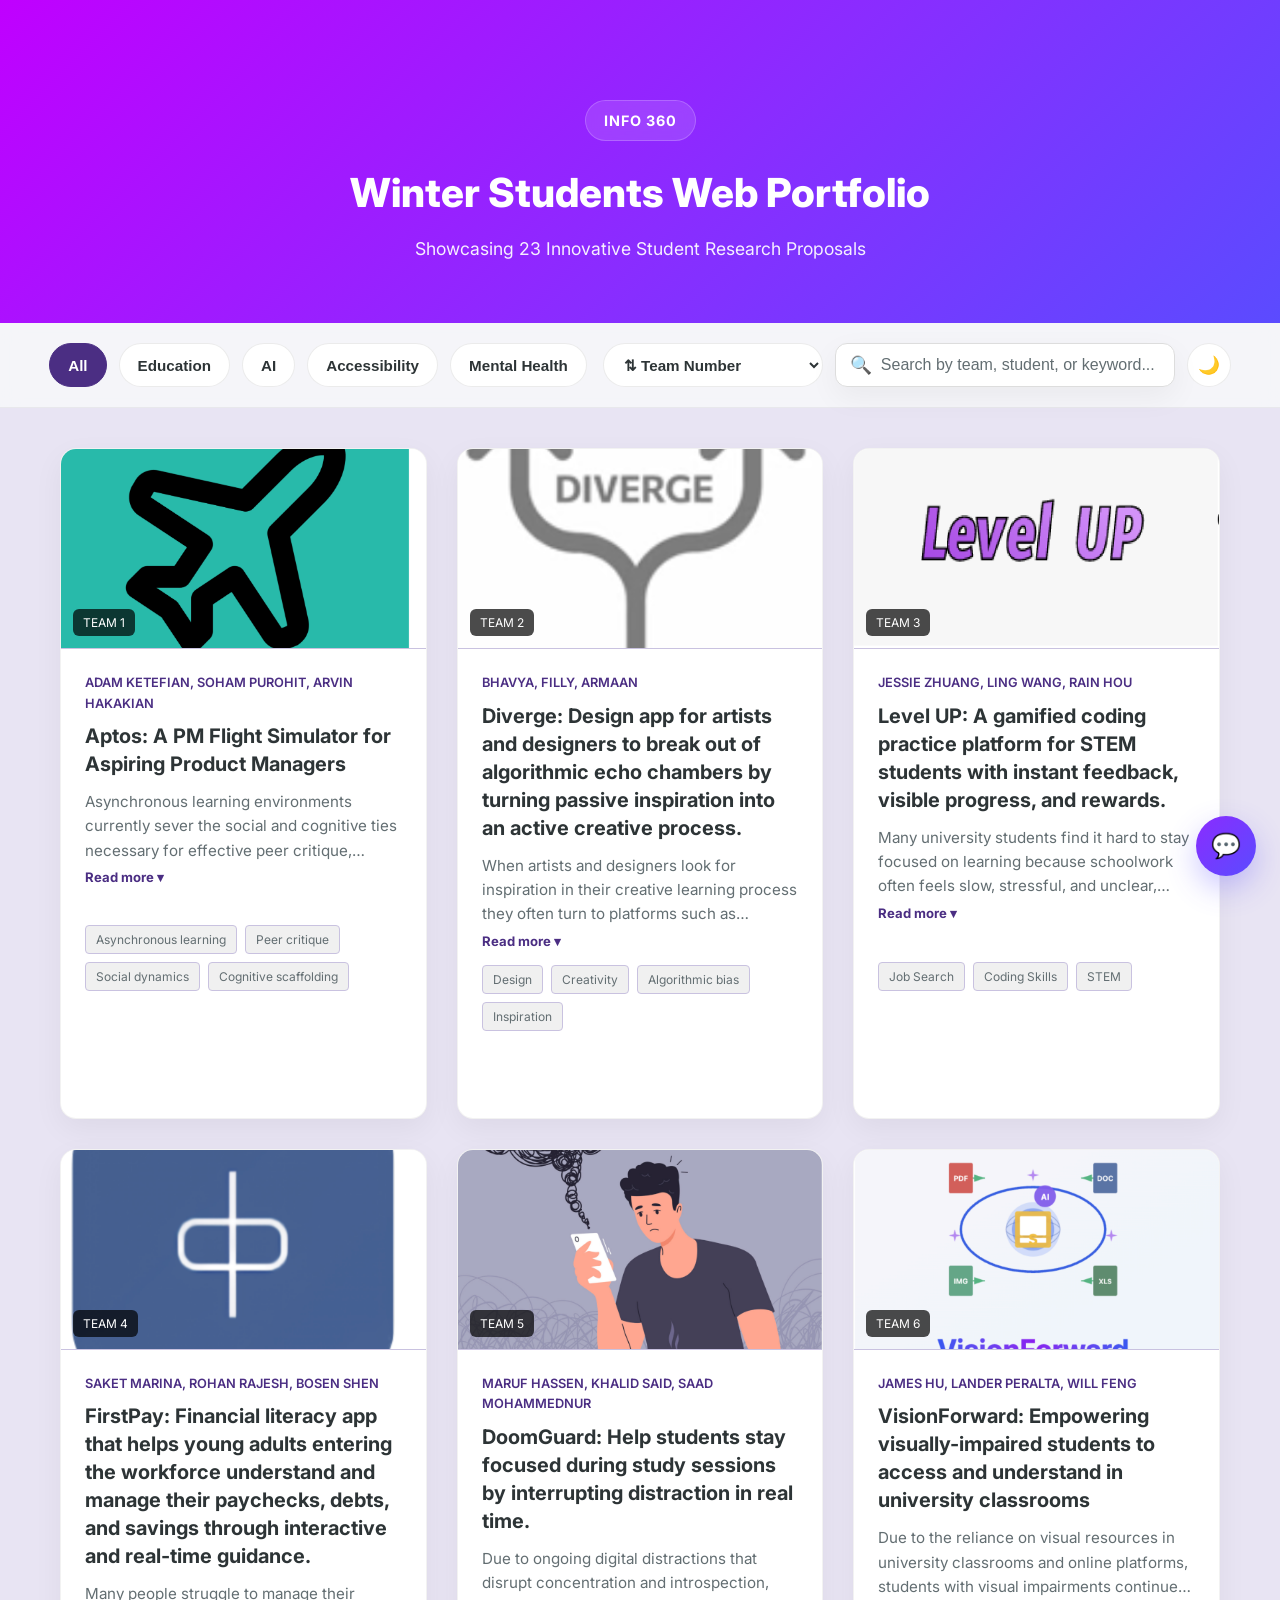
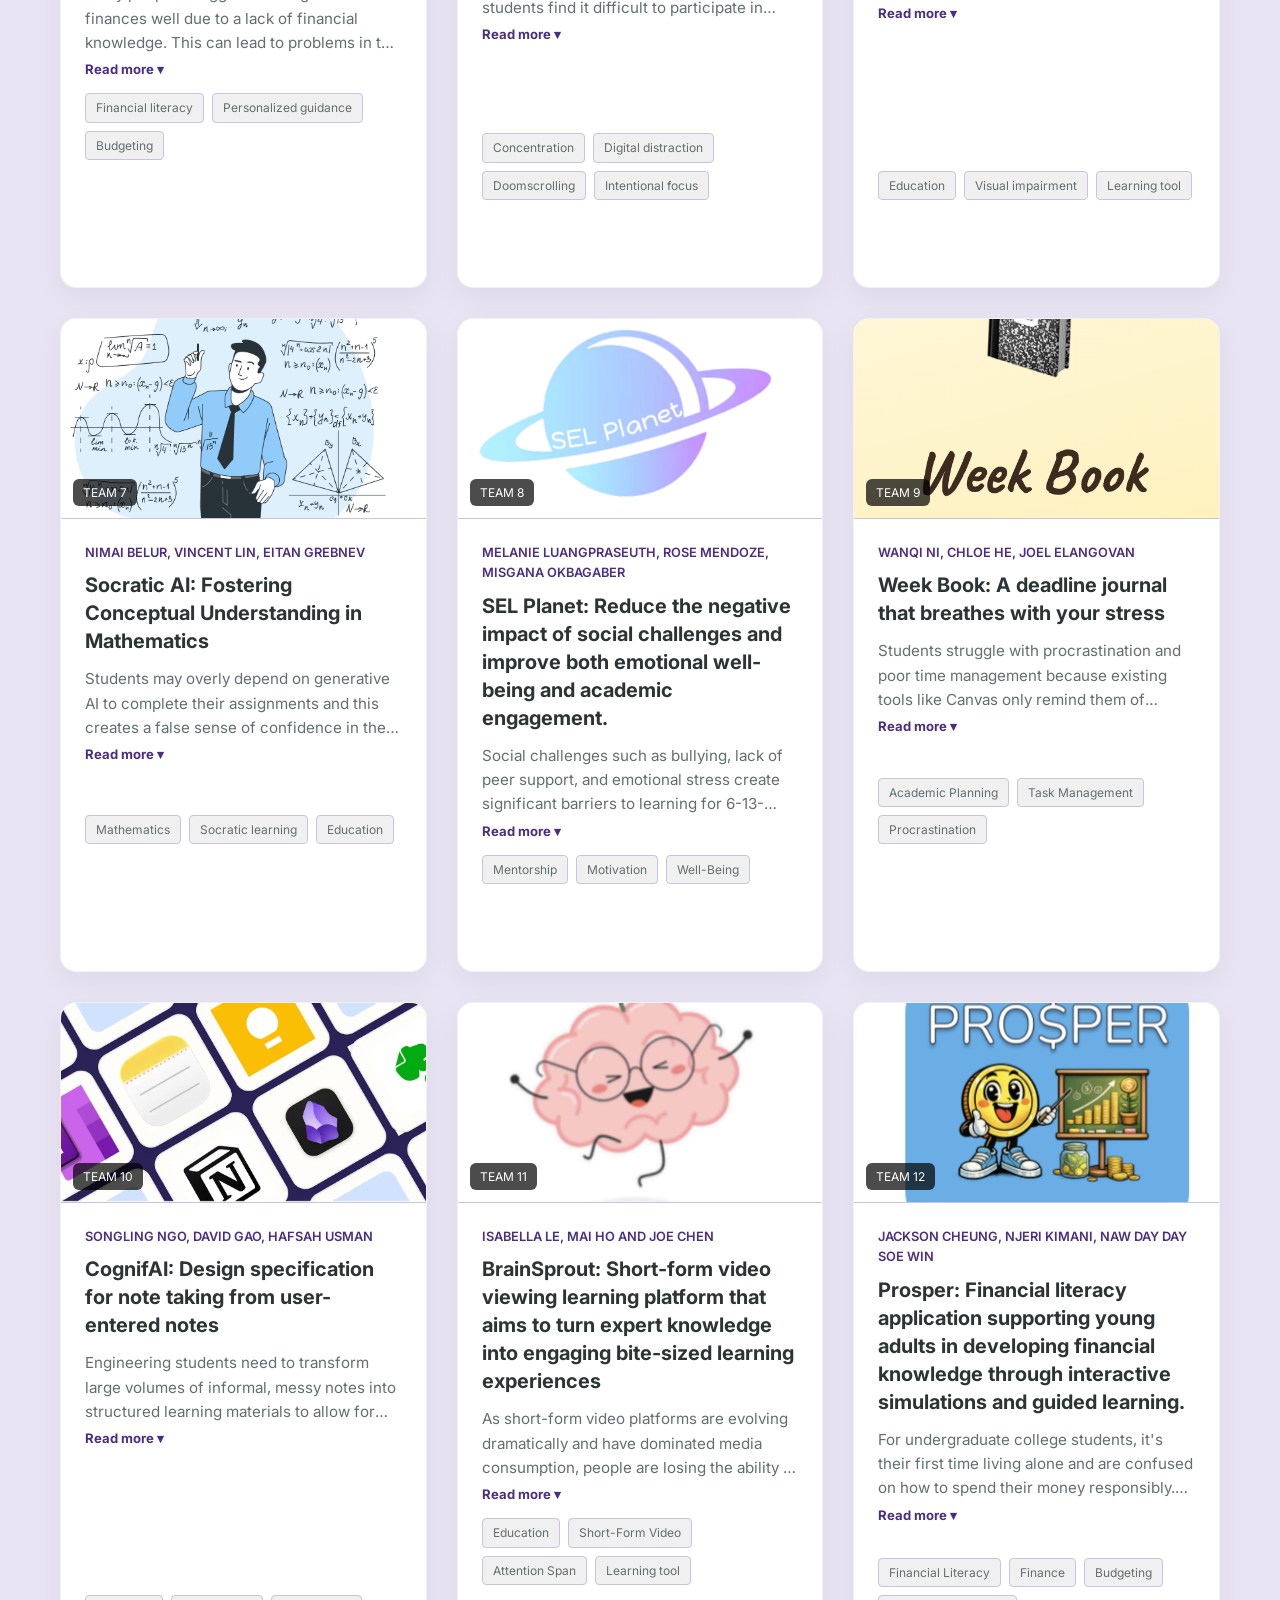
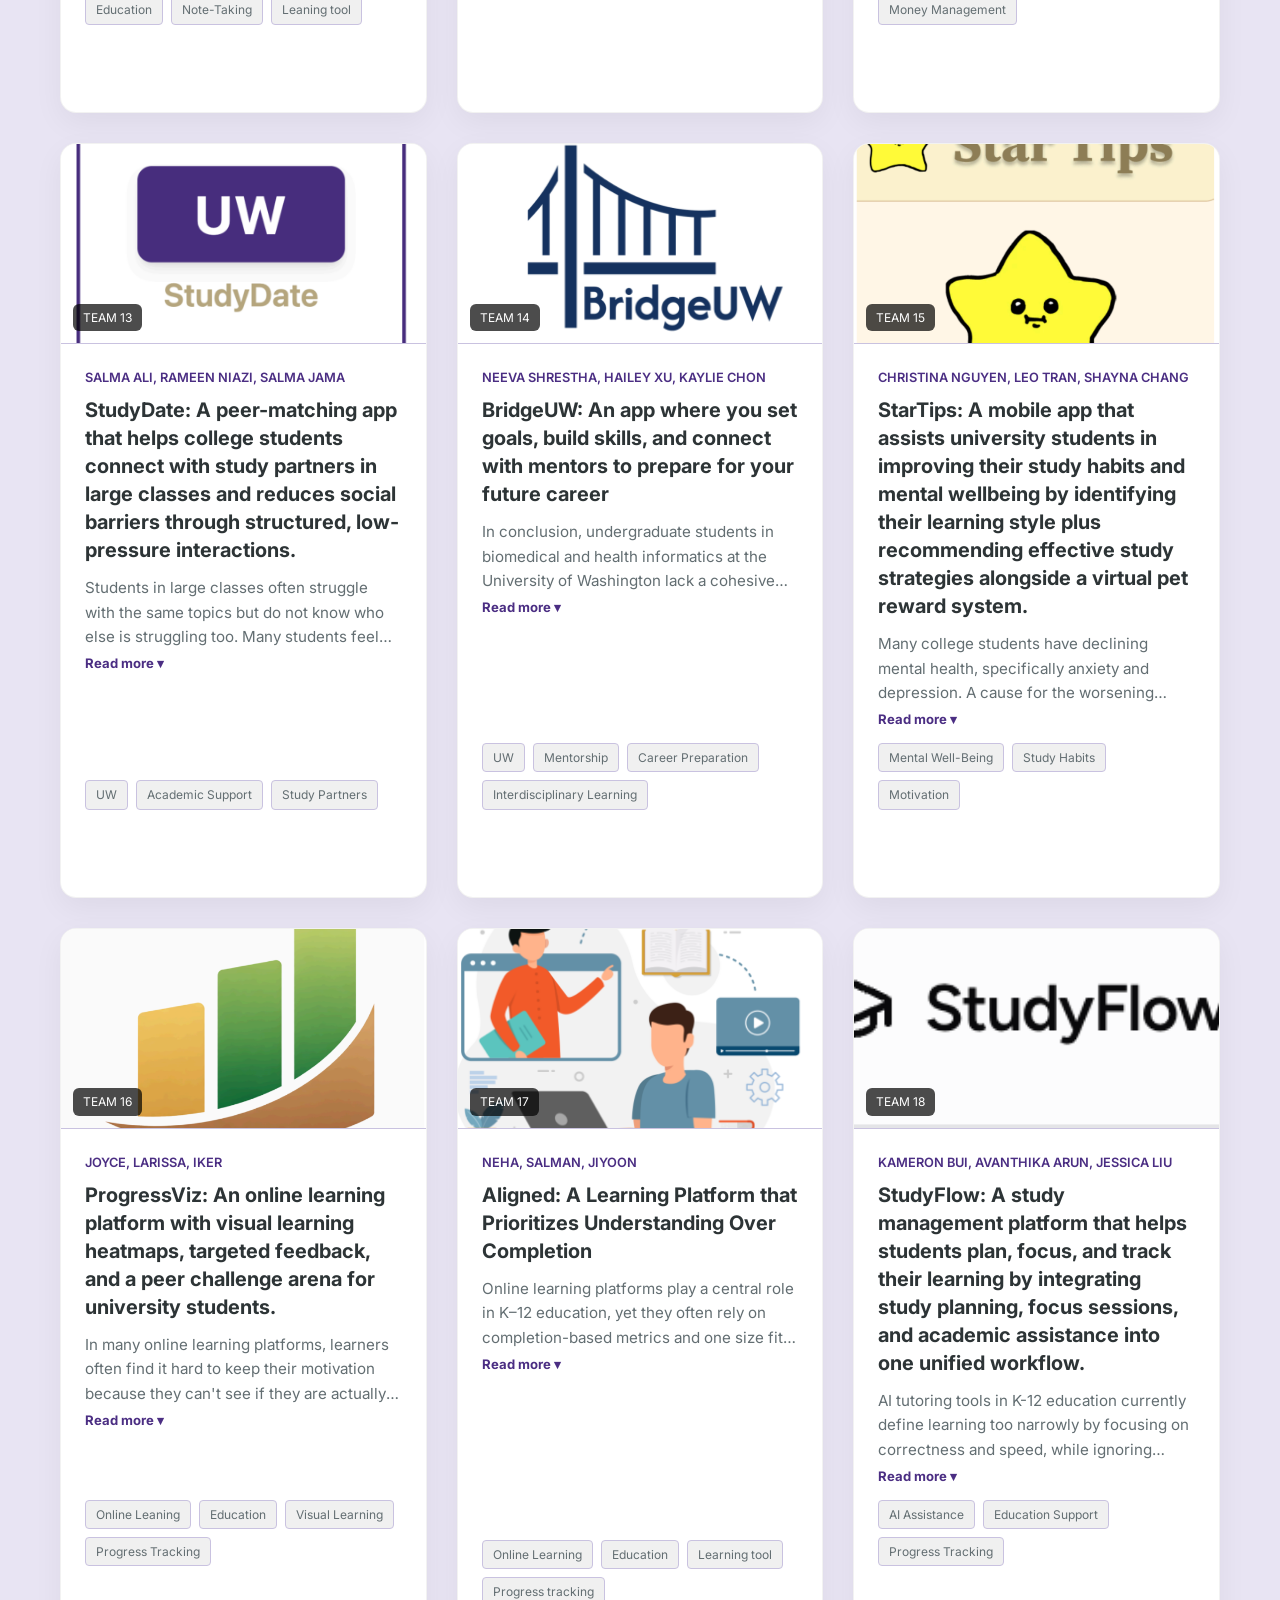
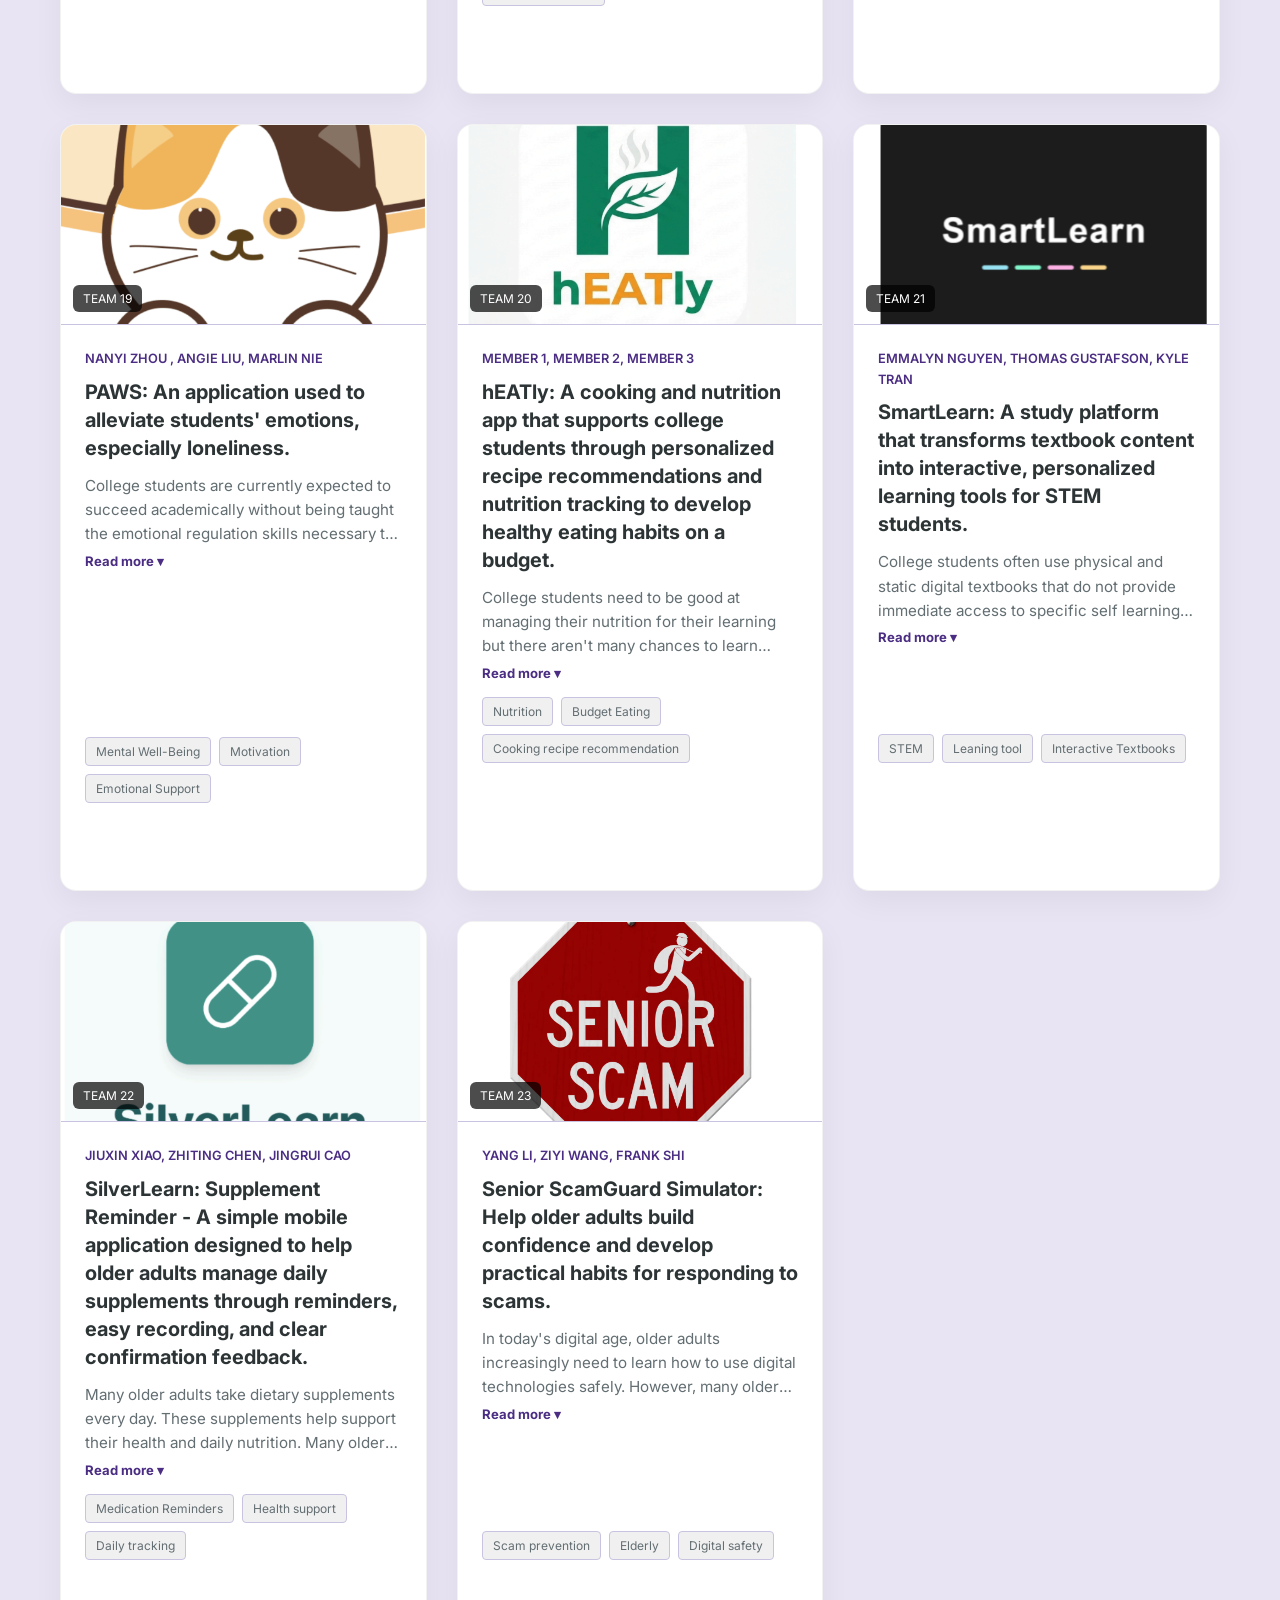
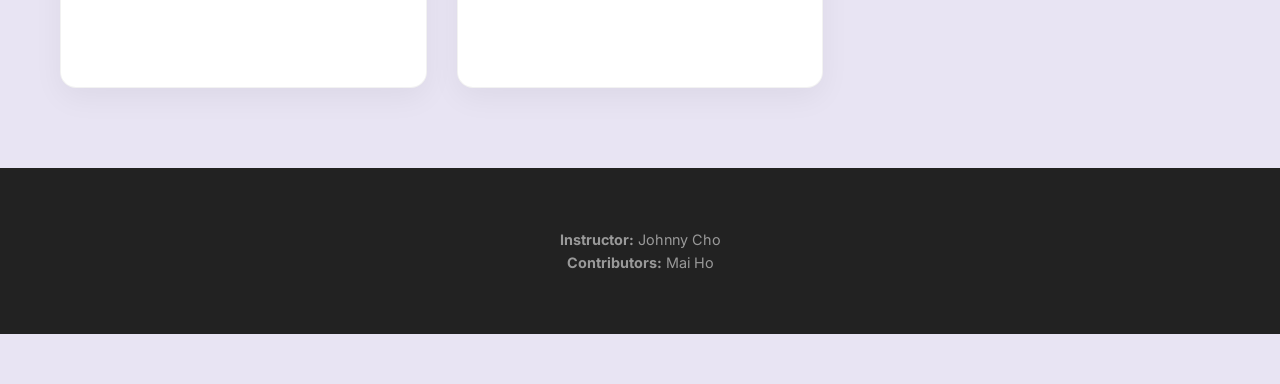
==== commit 998b8a8b: "add Portfolio Assistant and Adjust Layout" ====
--- a/index.html
+++ b/index.html
@@ -43,31 +43,38 @@
 
         /* Header / Hero */
         .hero-section {
-            background: var(--primary);
-            padding: 80px 0 40px;
+            background: linear-gradient(135deg, #c000ff 0%, #8a2cff 55%, #5b4bff 100%);
+            padding: 100px 0 60px;
             text-align: center;
-            border-bottom: 1px solid #eee;
+            border-bottom: none;
+            position: relative;
+            overflow: hidden;
         }
 
         .course-code {
-            background: var(--primary);
+            background: rgba(255, 255, 255, 0.12);
             color: white;
-            padding: 4px 12px;
-            border-radius: 20px;
-            font-size: 0.8rem;
+            padding: 8px 18px;
+            border-radius: 999px;
+            font-size: 0.9rem;
             font-weight: 700;
             letter-spacing: 1px;
+            display: inline-block;
+
+            border: 1px solid rgba(255, 255, 255, 0.2);
+
+            backdrop-filter: blur(6px);
         }
 
         h1 {
             margin: 20px 0 10px;
             font-size: 2.5rem;
             font-weight: 800;
-            color: var(--white);
+            color: #ffffff;
         }
 
         .subtitle {
-            color: var(--text-muted);
+            color: rgba(255, 255, 255, 0.92);
             font-size: 1.1rem;
         }
 
@@ -275,6 +282,226 @@
             text-align: center;
             font-size: 0.9rem;
         }
+
+        /* =========================
+   Chatbot
+========================= */
+        .chatbot-container {
+            position: fixed;
+            right: 24px;
+            bottom: 24px;
+            z-index: 2000;
+        }
+
+        .chatbot-toggle {
+            width: 60px;
+            height: 60px;
+            border: none;
+            border-radius: 50%;
+            background: linear-gradient(135deg, #8a2cff 0%, #5b4bff 100%);
+            color: white;
+            font-size: 1.5rem;
+            cursor: pointer;
+            box-shadow: 0 12px 30px rgba(91, 75, 255, 0.3);
+            transition: transform 0.25s ease, box-shadow 0.25s ease;
+        }
+
+        .chatbot-toggle:hover {
+            transform: translateY(-2px) scale(1.03);
+            box-shadow: 0 16px 36px rgba(91, 75, 255, 0.38);
+        }
+
+        .chatbot-window {
+            position: absolute;
+            right: 0;
+            bottom: 75px;
+            width: 360px;
+            max-width: calc(100vw - 32px);
+            height: 520px;
+            background: #ffffff;
+            border: 1px solid rgba(0, 0, 0, 0.08);
+            border-radius: 20px;
+            box-shadow: 0 20px 50px rgba(0, 0, 0, 0.18);
+            display: flex;
+            flex-direction: column;
+            overflow: hidden;
+        }
+
+        .hidden-chat {
+            display: none !important;
+        }
+
+        .chatbot-header {
+            padding: 16px 18px;
+            background: linear-gradient(135deg, #8a2cff 0%, #5b4bff 100%);
+            color: white;
+            display: flex;
+            justify-content: space-between;
+            align-items: flex-start;
+            gap: 12px;
+        }
+
+        .chatbot-header h3 {
+            margin: 0 0 4px 0;
+            font-size: 1rem;
+            color: white;
+        }
+
+        .chatbot-header p {
+            margin: 0;
+            font-size: 0.82rem;
+            line-height: 1.4;
+            opacity: 0.92;
+        }
+
+        .chatbot-close {
+            background: transparent;
+            border: none;
+            color: white;
+            font-size: 1rem;
+            cursor: pointer;
+            padding: 2px 6px;
+        }
+
+        .chatbot-messages {
+            flex: 1;
+            padding: 16px;
+            overflow-y: auto;
+            background: #ffffff;
+            display: flex;
+            flex-direction: column;
+            gap: 12px;
+        }
+
+        .chatbot-message {
+            max-width: 85%;
+            padding: 12px 14px;
+            border-radius: 14px;
+            font-size: 0.92rem;
+            line-height: 1.5;
+            white-space: pre-wrap;
+        }
+
+        .bot-message {
+            align-self: flex-start;
+            background: #f3f0ff;
+            color: #2d3436;
+            border: 1px solid rgba(138, 44, 255, 0.12);
+        }
+
+        .user-message {
+            align-self: flex-end;
+            background: #8a2cff;
+            color: white;
+        }
+
+        .chatbot-quick-actions {
+            padding: 10px 12px;
+            display: flex;
+            flex-wrap: wrap;
+            gap: 8px;
+            border-top: 1px solid rgba(0, 0, 0, 0.08);
+            background: #f7f5fc;
+        }
+
+        .quick-action-btn {
+            border: 1px solid rgba(138, 44, 255, 0.18);
+            background: white;
+            color: #4b2e83;
+            border-radius: 999px;
+            padding: 8px 12px;
+            font-size: 0.8rem;
+            cursor: pointer;
+            transition: all 0.2s ease;
+        }
+
+        .quick-action-btn:hover {
+            background: #f3f0ff;
+        }
+
+        .chatbot-input-area {
+            display: flex;
+            gap: 10px;
+            padding: 12px;
+            border-top: 1px solid rgba(0, 0, 0, 0.08);
+            background: #ffffff;
+        }
+
+        .chatbot-input {
+            flex: 1;
+            height: 44px;
+            border: 1px solid rgba(0, 0, 0, 0.08);
+            border-radius: 12px;
+            padding: 0 14px;
+            font-size: 0.92rem;
+            outline: none;
+            background: #ffffff;
+            color: #2d3436;
+        }
+
+        .chatbot-input:focus {
+            border-color: #8a2cff;
+            box-shadow: 0 0 0 3px rgba(138, 44, 255, 0.12);
+        }
+
+        .chatbot-send {
+            border: none;
+            border-radius: 12px;
+            padding: 0 16px;
+            background: #8a2cff;
+            color: white;
+            font-weight: 700;
+            cursor: pointer;
+            transition: background 0.2s ease;
+        }
+
+        .chatbot-send:hover {
+            background: #7330df;
+        }
+
+        @media (max-width: 768px) {
+            .chatbot-container {
+                right: 16px;
+                bottom: 16px;
+            }
+
+            .chatbot-window {
+                width: min(360px, calc(100vw - 24px));
+                height: 500px;
+            }
+        }
+
+        .chatbot-list {
+            margin: 6px 0 0 18px;
+            padding: 0;
+        }
+
+        .chatbot-list li {
+            margin-bottom: 4px;
+        }
+
+        .chatbot-message {
+            max-width: 85%;
+            padding: 12px 14px;
+            border-radius: 14px;
+            font-size: 0.92rem;
+            line-height: 1.5;
+            white-space: normal;
+        }
+
+        .chatbot-welcome-message {
+            width: 100%;
+            max-width: 100%;
+        }
+
+        .chatbot-list {
+            margin: 8px 0 0 18px;
+            padding: 0;
+        }
+
+        .chatbot-list li {
+            margin-bottom: 6px;
+        }
     </style>
 </head>
 
@@ -300,20 +527,22 @@
 
             <div class="right-controls">
                 <select id="sort-select" class="sort-select">
-                    <option value="team">Sort by: Team Number</option>
+                    <option value="team">⇅ Team Number
+                    </option>
                     <option value="alphabetical">Alphabetical</option>
                     <option value="interactive">Most Interactive</option>
                     <option value="demo">Has Demo</option>
                 </select>
 
+                <div class="search-wrapper">
+                    <span class="search-icon">🔍</span>
+                    <input type="text" id="search-input" placeholder="Search by team, student, or keyword...">
+                </div>
+
                 <button id="theme-toggle" class="theme-toggle" aria-label="Toggle dark mode">
-                    🌙 Dark Mode
+                    🌙
                 </button>
             </div>
-        </div>
-
-        <div class="search-wrapper">
-            <input type="text" id="search-input" placeholder="Search by team, student, or keyword...">
         </div>
     </section>
 
@@ -914,9 +1143,9 @@
                     <button class="read-more-btn" onclick="toggleAbstract(this)">Read more ▾</button>
                     <div class="keywords-container">
                         <span class="keyword">Online Learning</span>
-                            <span class="keyword">Education</span>
-                            <span class="keyword">Learning tool</span>
-                            <span class="keyword">Progress tracking</span>
+                        <span class="keyword">Education</span>
+                        <span class="keyword">Learning tool</span>
+                        <span class="keyword">Progress tracking</span>
                     </div>
                     <div class="card-links">
                         <a href="https://drive.google.com/file/d/14oAxRe1hPaQG-xX9PvU5QcNBVvKJG_GE/view?usp=sharing"
@@ -1158,6 +1387,47 @@
         </div>
     </footer>
 
+
+    <!-- AI Chat Assistant -->
+    <div class="chatbot-container">
+        <button id="chatbot-toggle" class="chatbot-toggle" aria-label="Open assistant">
+            💬
+        </button>
+
+        <div id="chatbot-window" class="chatbot-window hidden-chat">
+            <div class="chatbot-header">
+                <div>
+                    <h3>Portfolio Assistant</h3>
+                    <p>Ask about projects, teams, or how to use this site.</p>
+                </div>
+                <button id="chatbot-close" class="chatbot-close" aria-label="Close assistant">✕</button>
+            </div>
+
+            <div id="chatbot-messages" class="chatbot-messages">
+                <div class="chatbot-message bot-message chatbot-welcome-message">
+                    <strong>Hi! I’m your Portfolio Assistant.</strong><br><br>
+                    I can help you:
+                    <ul class="chatbot-list">
+                        <li>Find a team</li>
+                        <li>Locate AI, accessibility, or mental health projects</li>
+                        <li>Open demos, proposals, and videos</li>
+                        <li>Explain how to use this website</li>
+                    </ul>
+                </div>
+            </div>
+
+            <div class="chatbot-quick-actions">
+                <button class="quick-action-btn">How do I use this website?</button>
+                <button class="quick-action-btn">Show AI projects</button>
+                <button class="quick-action-btn">Which projects have demos?</button>
+                <button class="quick-action-btn">Show Team 23</button>
+            </div>
+
+            <div class="chatbot-input-area">
+                <input type="text" id="chatbot-input" class="chatbot-input" placeholder="Ask a question...">
+                <button id="chatbot-send" class="chatbot-send">Send</button>
+            </div>
+
     <script>
         function toggleAbstract(btn) {
             const description = btn.previousElementSibling;
@@ -1187,7 +1457,7 @@
             if (localStorage.getItem('theme') === 'dark') {
                 document.body.classList.add('dark-mode');
                 if (themeToggle) {
-                    themeToggle.textContent = '☀️ Light Mode';
+                    themeToggle.textContent = '☀️';
                 }
             }
 
@@ -1197,10 +1467,10 @@
 
                     if (document.body.classList.contains('dark-mode')) {
                         localStorage.setItem('theme', 'dark');
-                        themeToggle.textContent = '☀️ Light Mode';
+                        themeToggle.textContent = '☀️';
                     } else {
                         localStorage.setItem('theme', 'light');
-                        themeToggle.textContent = '🌙 Dark Mode';
+                        themeToggle.textContent = '🌙';
                     }
                 });
             }
@@ -1282,6 +1552,325 @@
             }
 
             filterProjects();
+
+            /* =========================
+               Chatbot Logic
+            ========================= */
+            const chatbotToggle = document.getElementById('chatbot-toggle');
+            const chatbotWindow = document.getElementById('chatbot-window');
+            const chatbotClose = document.getElementById('chatbot-close');
+            const chatbotMessages = document.getElementById('chatbot-messages');
+            const chatbotInput = document.getElementById('chatbot-input');
+            const chatbotSend = document.getElementById('chatbot-send');
+            const quickActionButtons = document.querySelectorAll('.quick-action-btn');
+
+            function addChatMessage(text, sender = 'bot') {
+                const message = document.createElement('div');
+                message.classList.add('chatbot-message');
+                message.classList.add(sender === 'user' ? 'user-message' : 'bot-message');
+                message.textContent = text;
+                chatbotMessages.appendChild(message);
+                chatbotMessages.scrollTop = chatbotMessages.scrollHeight;
+            }
+
+            function openChatbot() {
+                chatbotWindow.classList.remove('hidden-chat');
+            }
+
+            function closeChatbot() {
+                chatbotWindow.classList.add('hidden-chat');
+            }
+
+            if (chatbotToggle) {
+                chatbotToggle.addEventListener('click', () => {
+                    chatbotWindow.classList.toggle('hidden-chat');
+                });
+            }
+
+            if (chatbotClose) {
+                chatbotClose.addEventListener('click', closeChatbot);
+            }
+
+            function getAllCards() {
+                return Array.from(document.querySelectorAll('.project-card'));
+            }
+
+            function getProjectData() {
+                return getAllCards().map(card => {
+                    const team = card.dataset.team || '';
+                    const title = card.querySelector('h3')?.textContent?.trim() || '';
+                    const meta = card.querySelector('.meta-info')?.textContent?.trim() || '';
+                    const description = card.querySelector('.description')?.textContent?.trim() || '';
+                    const keywords = Array.from(card.querySelectorAll('.keyword')).map(k => k.textContent.trim());
+                    const category = card.dataset.category || '';
+                    const hasDemo = card.dataset.hasDemo === 'true';
+
+                    const proposalLink = card.querySelector('.project-link')?.href || '';
+                    const videoLink = card.querySelector('.video-link')?.href || '';
+                    const demoLink = card.querySelector('.interactive-link')?.href || '';
+
+                    return {
+                        card,
+                        team,
+                        title,
+                        meta,
+                        description,
+                        keywords,
+                        category,
+                        hasDemo,
+                        proposalLink,
+                        videoLink,
+                        demoLink
+                    };
+                });
+            }
+
+            function highlightCard(card) {
+                if (!card) return;
+                card.scrollIntoView({ behavior: 'smooth', block: 'center' });
+                card.style.outline = '3px solid #8a2cff';
+                card.style.outlineOffset = '4px';
+
+                setTimeout(() => {
+                    card.style.outline = '';
+                    card.style.outlineOffset = '';
+                }, 2000);
+            }
+
+            function findTeamInMessage(message) {
+                const match = message.match(/team\s*(\d+)/i);
+                return match ? match[1] : null;
+            }
+
+            function showTeam(teamNumber) {
+                const project = getProjectData().find(p => p.team === String(teamNumber));
+                if (!project) {
+                    return `Sorry, I couldn't find Team ${teamNumber}.`;
+                }
+
+                highlightCard(project.card);
+                return `Here is Team ${teamNumber}: ${project.title}`;
+            }
+
+            function openTeamDemo(teamNumber) {
+                const project = getProjectData().find(p => p.team === String(teamNumber));
+                if (!project) {
+                    return `Sorry, I couldn't find Team ${teamNumber}.`;
+                }
+
+                if (!project.demoLink) {
+                    return `Team ${teamNumber} does not have an interactive demo link.`;
+                }
+
+                window.open(project.demoLink, '_blank');
+                return `Opening the interactive demo for Team ${teamNumber}: ${project.title}`;
+            }
+
+            function openTeamProposal(teamNumber) {
+                const project = getProjectData().find(p => p.team === String(teamNumber));
+                if (!project) {
+                    return `Sorry, I couldn't find Team ${teamNumber}.`;
+                }
+
+                if (!project.proposalLink) {
+                    return `Team ${teamNumber} does not have a proposal link available.`;
+                }
+
+                window.open(project.proposalLink, '_blank');
+                return `Opening the proposal for Team ${teamNumber}: ${project.title}`;
+            }
+
+            function openTeamVideo(teamNumber) {
+                const project = getProjectData().find(p => p.team === String(teamNumber));
+                if (!project) {
+                    return `Sorry, I couldn't find Team ${teamNumber}.`;
+                }
+
+                if (!project.videoLink) {
+                    return `Team ${teamNumber} does not have a video link available.`;
+                }
+
+                window.open(project.videoLink, '_blank');
+                return `Opening the video for Team ${teamNumber}: ${project.title}`;
+            }
+
+            function listDemoProjects() {
+                const demoProjects = getProjectData().filter(project => project.hasDemo);
+
+                if (demoProjects.length === 0) {
+                    return 'I could not find any projects with demos.';
+                }
+
+                const names = demoProjects.map(project => `Team ${project.team}: ${project.title}`);
+                return `Projects with demos:\n${names.join('\n')}`;
+            }
+
+            function findProjectsByKeyword(keyword) {
+                const query = keyword.toLowerCase();
+
+                return getProjectData().filter(project => {
+                    const combined = `
+            ${project.team}
+            ${project.title}
+            ${project.meta}
+            ${project.description}
+            ${project.category}
+            ${project.keywords.join(' ')}
+        `.toLowerCase();
+
+                    return combined.includes(query);
+                });
+            }
+
+            function formatProjectList(projects) {
+                if (projects.length === 0) {
+                    return "I couldn't find any matching projects.";
+                }
+
+                return projects
+                    .slice(0, 6)
+                    .map(project => `Team ${project.team}: ${project.title}`)
+                    .join('\n');
+            }
+
+            function handlePortfolioQuestion(message) {
+                const text = message.trim().toLowerCase();
+
+                if (!text) {
+                    return 'Please type a question.';
+                }
+
+                if (
+                    text.includes('how do i use this website') ||
+                    text.includes('how to use this website') ||
+                    text.includes('how do i use this site') ||
+                    text.includes('what can i do here')
+                ) {
+                    return 'You can browse projects, use the category filters, sort by team or alphabetically, search by team/member/keyword, and open each team’s proposal, video, or interactive demo.';
+                }
+
+                if (
+                    text.includes('what is this website') ||
+                    text.includes('about this website') ||
+                    text.includes('what is this site')
+                ) {
+                    return 'This website showcases 23 INFO 360 student research proposal projects. You can explore each team’s topic, members, keywords, and available links.';
+                }
+
+                if (
+                    text.includes('how do i search') ||
+                    text === 'search' ||
+                    text.includes('how to search')
+                ) {
+                    return 'Use the search bar to look up a team number, student name, project title, or keyword.';
+                }
+
+                if (
+                    text.includes('how do i filter') ||
+                    text.includes('how to filter')
+                ) {
+                    return 'Use the category buttons like Education, AI, Accessibility, and Mental Health to narrow the list of projects.';
+                }
+
+                if (
+                    text.includes('which projects have demos') ||
+                    text.includes('projects with demos') ||
+                    text.includes('has demo') ||
+                    text.includes('interactive demo')
+                ) {
+                    return listDemoProjects();
+                }
+
+                const teamNumber = findTeamInMessage(text);
+
+                if (teamNumber && (text.includes('show') || text.includes('go to') || text.includes('find'))) {
+                    return showTeam(teamNumber);
+                }
+
+                if (teamNumber && text.includes('demo')) {
+                    return openTeamDemo(teamNumber);
+                }
+
+                if (teamNumber && text.includes('proposal')) {
+                    return openTeamProposal(teamNumber);
+                }
+
+                if (teamNumber && text.includes('video')) {
+                    return openTeamVideo(teamNumber);
+                }
+
+                if (teamNumber) {
+                    return showTeam(teamNumber);
+                }
+
+                if (text.includes('ai projects') || text === 'ai') {
+                    const projects = findProjectsByKeyword('ai');
+                    return `Here are some AI-related projects:\n${formatProjectList(projects)}`;
+                }
+
+                if (text.includes('accessibility')) {
+                    const projects = findProjectsByKeyword('accessibility');
+                    return `Here are some accessibility-related projects:\n${formatProjectList(projects)}`;
+                }
+
+                if (text.includes('mental health')) {
+                    const projects = findProjectsByKeyword('mental health');
+                    return `Here are some mental health-related projects:\n${formatProjectList(projects)}`;
+                }
+
+                if (text.includes('education')) {
+                    const projects = findProjectsByKeyword('education');
+                    return `Here are some education-related projects:\n${formatProjectList(projects)}`;
+                }
+
+                if (text.includes('elderly') || text.includes('older adults') || text.includes('seniors')) {
+                    const projects = findProjectsByKeyword('elderly');
+                    return `Here are some projects related to older adults:\n${formatProjectList(projects)}`;
+                }
+
+                const matchedProjects = findProjectsByKeyword(text);
+                if (matchedProjects.length > 0) {
+                    return `I found these matching projects:\n${formatProjectList(matchedProjects)}`;
+                }
+
+                return "Sorry, I couldn't find a good match for that. Try asking about a team number, a topic like AI or accessibility, or how to use the website.";
+            }
+
+            function sendChatbotMessage(customText = null) {
+                const userText = customText || chatbotInput.value.trim();
+
+                if (!userText) return;
+
+                addChatMessage(userText, 'user');
+                const response = handlePortfolioQuestion(userText);
+                addChatMessage(response, 'bot');
+
+                if (!customText) {
+                    chatbotInput.value = '';
+                }
+
+                openChatbot();
+            }
+
+            if (chatbotSend) {
+                chatbotSend.addEventListener('click', () => {
+                    sendChatbotMessage();
+                });
+            }
+
+            if (chatbotInput) {
+                chatbotInput.addEventListener('keydown', (e) => {
+                    if (e.key === 'Enter') {
+                        sendChatbotMessage();
+                    }
+                });
+            }
+
+            quickActionButtons.forEach(button => {
+                button.addEventListener('click', () => {
+                    sendChatbotMessage(button.textContent.trim());
+                });
+            });
         });
     </script>
 </body>
--- a/style.css
+++ b/style.css
@@ -77,32 +77,16 @@
     color: var(--white);
 }
 
-.search-container {
-    display: flex;
-    border: 2px solid var(--primary-purple);
-    border-radius: 20px;
-    overflow: hidden;
-    background-color: var(--white);
-
-    /* NEW: This forces the search bar to the far right */
-    margin-left: auto;
-}
-
-.search-label {
-    background-color: var(--primary-purple);
-    color: var(--white);
-    padding: 0.6rem 1.2rem;
-    font-weight: 600;
-    display: flex;
-    align-items: center;
-}
-
 #search-input {
-    border: none;
-    padding: 0.6rem 1rem;
-    font-size: 1rem;
-    outline: none;
-    min-width: 200px;
+    width: 100%;
+    height: 44px;
+    padding: 0 16px;
+    border-radius: 999px;
+    border: 1px solid var(--border-color);
+    background: var(--card-bg);
+    color: var(--text-main);
+    font-size: 0.95rem;
+    box-shadow: none;
 }
 
 /* --- Grid --- */
@@ -332,7 +316,12 @@
 }
 
 .hero-section {
-    background: var(--primary);
+    background: linear-gradient(135deg, #b000f5 0%, #7b2ff7 55%, #4f46e5 100%);
+    padding: 100px 0 60px;
+    text-align: center;
+    border-bottom: none;
+    position: relative;
+    overflow: hidden;
 }
 
 .subtitle {
@@ -342,15 +331,6 @@
 .controls {
     background: var(--controls-bg);
     transition: background 0.3s ease;
-}
-
-.controls-top {
-    display: flex;
-    justify-content: space-between;
-    align-items: center;
-    gap: 16px;
-    flex-wrap: wrap;
-    margin-bottom: 18px;
 }
 
 .filter-group,
@@ -367,17 +347,27 @@
     border: 1px solid var(--border-color);
     background: var(--card-bg);
     color: var(--text-main);
-    border-radius: 999px;
-    padding: 10px 16px;
-    font-size: 0.92rem;
     transition: all 0.25s ease;
-    box-shadow: var(--shadow-soft);
-}
-
-.filter-btn,
+}
+
 .theme-toggle {
+    width: 44px;
+    height: 44px;
+    padding: 0;
+    border: 1px solid var(--border-color);
+    border-radius: 50%;
+    background: var(--card-bg);
+    color: var(--text-main);
+    display: inline-flex;
+    align-items: center;
+    justify-content: center;
+    font-size: 1.1rem;
+    font-weight: 600;
+    box-shadow: none;
     cursor: pointer;
-    font-weight: 600;
+    overflow: hidden;
+    white-space: nowrap;
+    flex-shrink: 0;
 }
 
 .sort-select {
@@ -506,52 +496,50 @@
     .filter-group {
         width: 100%;
     }
-
-    .sort-select,
-    .theme-toggle {
-        width: 100%;
-    }
 }
 
 .controls-top {
-    display: flex;
+    max-width: 1280px;
+    margin: 0 auto;
+    display: flex;
+    align-items: center;
+    gap: 16px;
     justify-content: space-between;
-    align-items: center;
-    gap: 16px;
-    flex-wrap: wrap;
-    margin-bottom: 18px;
-}
-
-.filter-group,
+}
+
+.filter-group {
+    display: flex;
+    align-items: center;
+    gap: 12px;
+    flex-wrap: nowrap;
+    overflow-x: auto;
+    scrollbar-width: none;
+    min-width: 0;
+}
+
 .right-controls {
     display: flex;
-    gap: 10px;
-    flex-wrap: wrap;
-    align-items: center;
-}
-
-.filter-btn,
-.sort-select,
-.theme-toggle {
-    border: 1px solid rgba(0, 0, 0, 0.08);
-    background: #fff;
+    align-items: center;
+    gap: 12px;
+    margin-left: auto;
+    flex-shrink: 0;
+}
+
+.sort-select {
+    height: 44px;
+    min-width: 220px;
+    padding: 0 16px;
+    border: 1px solid var(--border-color);
+    border-radius: 999px;
+    background: var(--card-bg);
     color: var(--text-main);
-    border-radius: 999px;
-    padding: 10px 16px;
-    font-size: 0.92rem;
-    transition: all 0.25s ease;
-    box-shadow: var(--shadow);
-}
-
-.filter-btn,
-.theme-toggle {
+    font-size: 0.95rem;
+    font-weight: 600;
+    box-shadow: none;
     cursor: pointer;
-    font-weight: 600;
-}
-
-.sort-select {
-    border-radius: 12px;
-    cursor: pointer;
+    appearance: auto;
+    -webkit-appearance: menulist;
+    display: inline-block;
 }
 
 .filter-btn.active {
@@ -581,9 +569,9 @@
 body.dark-mode .filter-btn,
 body.dark-mode .sort-select,
 body.dark-mode .theme-toggle {
-    background: #211b2d;
-    color: #f3f4f6;
-    border-color: rgba(255, 255, 255, 0.08);
+    background: var(--card-bg);
+    color: var(--text-main);
+    border-color: var(--border-color);
 }
 
 body.dark-mode .keyword {
@@ -595,64 +583,285 @@
     color: rgba(255, 255, 255, 0.75);
 }
 
+.controls {
+    position: sticky;
+    top: 0;
+    z-index: 100;
+    background: rgba(248, 249, 250, 0.92);
+    backdrop-filter: blur(12px);
+    padding: 18px 24px;
+    margin-bottom: 40px;
+    border-bottom: 1px solid rgba(0, 0, 0, 0.05);
+}
+
+.filter-group {
+    display: flex;
+    align-items: center;
+    gap: 12px;
+    flex-wrap: nowrap;
+    overflow-x: auto;
+    scrollbar-width: none;
+    min-width: 0;
+}
+
+.filter-group::-webkit-scrollbar {
+    display: none;
+}
+
+.right-controls {
+    display: flex;
+    align-items: center;
+    gap: 12px;
+    margin-left: auto;
+    flex-shrink: 0;
+    flex-wrap: nowrap;
+    min-width: 0;
+}
+
+.controls-top {
+    max-width: 1280px;
+    margin: 0 auto;
+    display: flex;
+    align-items: center;
+    gap: 16px;
+    justify-content: space-between;
+    flex-wrap: nowrap;
+}
+
+.filter-btn {
+    height: 44px;
+    padding: 0 18px;
+    border-radius: 999px;
+    border: 1px solid var(--border-color);
+    background: var(--card-bg);
+    color: var(--text-main);
+    display: inline-flex;
+    align-items: center;
+    justify-content: center;
+    font-size: 0.95rem;
+    font-weight: 600;
+    white-space: nowrap;
+    box-shadow: none;
+}
+
+.search-wrapper {
+    position: relative;
+    width: 340px;
+    margin-left: 0;
+    max-width: none;
+}
+
+.search-icon {
+    position: absolute;
+    left: 15px;
+    top: 50%;
+    transform: translateY(-50%);
+    font-size: 1.1rem;
+    color: var(--text-muted);
+    pointer-events: none;
+}
+
+/* =========================
+   Chatbot
+========================= */
+.chatbot-container {
+    position: fixed;
+    right: 24px;
+    bottom: 24px;
+    z-index: 2000;
+}
+
+.chatbot-toggle {
+    width: 60px;
+    height: 60px;
+    border: none;
+    border-radius: 50%;
+    background: linear-gradient(135deg, #8a2cff 0%, #5b4bff 100%);
+    color: white;
+    font-size: 1.5rem;
+    cursor: pointer;
+    box-shadow: 0 12px 30px rgba(91, 75, 255, 0.3);
+    transition: transform 0.25s ease, box-shadow 0.25s ease;
+}
+
+.chatbot-toggle:hover {
+    transform: translateY(-2px) scale(1.03);
+    box-shadow: 0 16px 36px rgba(91, 75, 255, 0.38);
+}
+
+.chatbot-window {
+    position: absolute;
+    right: 0;
+    bottom: 75px;
+    width: 360px;
+    max-width: calc(100vw - 32px);
+    height: 520px;
+    background: var(--card-bg, #ffffff);
+    border: 1px solid var(--border-color, rgba(0, 0, 0, 0.08));
+    border-radius: 20px;
+    box-shadow: 0 20px 50px rgba(0, 0, 0, 0.18);
+    display: flex;
+    flex-direction: column;
+    overflow: hidden;
+}
+
+.hidden-chat {
+    display: flex !important;
+}
+
+.chatbot-header {
+    padding: 16px 18px;
+    background: linear-gradient(135deg, #8a2cff 0%, #5b4bff 100%);
+    color: white;
+    display: flex;
+    justify-content: space-between;
+    align-items: flex-start;
+    gap: 12px;
+}
+
+.chatbot-header h3 {
+    margin: 0 0 4px 0;
+    font-size: 1rem;
+    color: white;
+}
+
+.chatbot-header p {
+    margin: 0;
+    font-size: 0.82rem;
+    line-height: 1.4;
+    opacity: 0.92;
+}
+
+.chatbot-close {
+    background: transparent;
+    border: none;
+    color: white;
+    font-size: 1rem;
+    cursor: pointer;
+    padding: 2px 6px;
+}
+
+.chatbot-messages {
+    flex: 1;
+    padding: 16px;
+    overflow-y: auto;
+    background: var(--card-bg, #ffffff);
+    display: flex;
+    flex-direction: column;
+    gap: 12px;
+}
+
+.chatbot-message {
+    max-width: 85%;
+    padding: 12px 14px;
+    border-radius: 14px;
+    font-size: 0.92rem;
+    line-height: 1.5;
+    white-space: pre-wrap;
+}
+
+.bot-message {
+    align-self: flex-start;
+    background: #f3f0ff;
+    color: #2d3436;
+    border: 1px solid rgba(138, 44, 255, 0.12);
+}
+
+.user-message {
+    align-self: flex-end;
+    background: #8a2cff;
+    color: white;
+}
+
+.chatbot-quick-actions {
+    padding: 10px 12px;
+    display: flex;
+    flex-wrap: wrap;
+    gap: 8px;
+    border-top: 1px solid var(--border-color, rgba(0, 0, 0, 0.08));
+    background: var(--bg-secondary, #f7f5fc);
+}
+
+.quick-action-btn {
+    border: 1px solid rgba(138, 44, 255, 0.18);
+    background: white;
+    color: #4b2e83;
+    border-radius: 999px;
+    padding: 8px 12px;
+    font-size: 0.8rem;
+    cursor: pointer;
+    transition: all 0.2s ease;
+}
+
+.quick-action-btn:hover {
+    background: #f3f0ff;
+}
+
+.chatbot-input-area {
+    display: flex;
+    gap: 10px;
+    padding: 12px;
+    border-top: 1px solid var(--border-color, rgba(0, 0, 0, 0.08));
+    background: var(--card-bg, #ffffff);
+}
+
+.chatbot-input {
+    flex: 1;
+    height: 44px;
+    border: 1px solid var(--border-color, rgba(0, 0, 0, 0.08));
+    border-radius: 12px;
+    padding: 0 14px;
+    font-size: 0.92rem;
+    outline: none;
+    background: var(--card-bg, #ffffff);
+    color: var(--text-main, #2d3436);
+}
+
+.chatbot-input:focus {
+    border-color: #8a2cff;
+    box-shadow: 0 0 0 3px rgba(138, 44, 255, 0.12);
+}
+
+.chatbot-send {
+    border: none;
+    border-radius: 12px;
+    padding: 0 16px;
+    background: #8a2cff;
+    color: white;
+    font-weight: 700;
+    cursor: pointer;
+    transition: background 0.2s ease;
+}
+
+.chatbot-send:hover {
+    background: #7330df;
+}
+
+body.dark-mode .chatbot-window {
+    background: var(--card-bg);
+    border-color: var(--border-color);
+}
+
+body.dark-mode .bot-message {
+    background: #2a2238;
+    color: #f3f4f6;
+    border-color: rgba(255, 255, 255, 0.06);
+}
+
+body.dark-mode .quick-action-btn {
+    background: #2a2238;
+    color: #f3f4f6;
+    border-color: rgba(255, 255, 255, 0.08);
+}
+
 @media (max-width: 768px) {
-    .controls-top {
-        flex-direction: column;
-        align-items: stretch;
+    .chatbot-container {
+        right: 16px;
+        bottom: 16px;
     }
 
-    .right-controls,
-    .filter-group {
-        width: 100%;
+    .chatbot-window {
+        width: min(360px, calc(100vw - 24px));
+        height: 500px;
     }
-
-    .sort-select,
-    .theme-toggle {
-        width: 100%;
-    }
-}
-
-.search-wrapper {
-    max-width: 320px;
-    margin-left: auto;
-    position: relative;
-}
-
-/* ===== FORCE SEARCH RIGHT ALIGN ===== */
-.controls {
-    display: flex;
-    align-items: center;
-    gap: 18px;
-    flex-wrap: nowrap;
-    /* 不允许换行 */
-}
-
-/* left filter */
-.filter-group {
-    display: flex;
-    gap: 10px;
-    flex-wrap: nowrap;
-}
-
-/* right fliter */
-.right-controls {
-    display: flex;
-    gap: 10px;
-    align-items: center;
-}
-
-/* search bar to the right */
-.search-wrapper {
-    margin-left: auto;
-    max-width: 280px;
-}
-
-/* same height */
-#search-input {
-    height: 42px;
-}
-
-.sort-select,
-.theme-toggle {
-    height: 42px;
 }
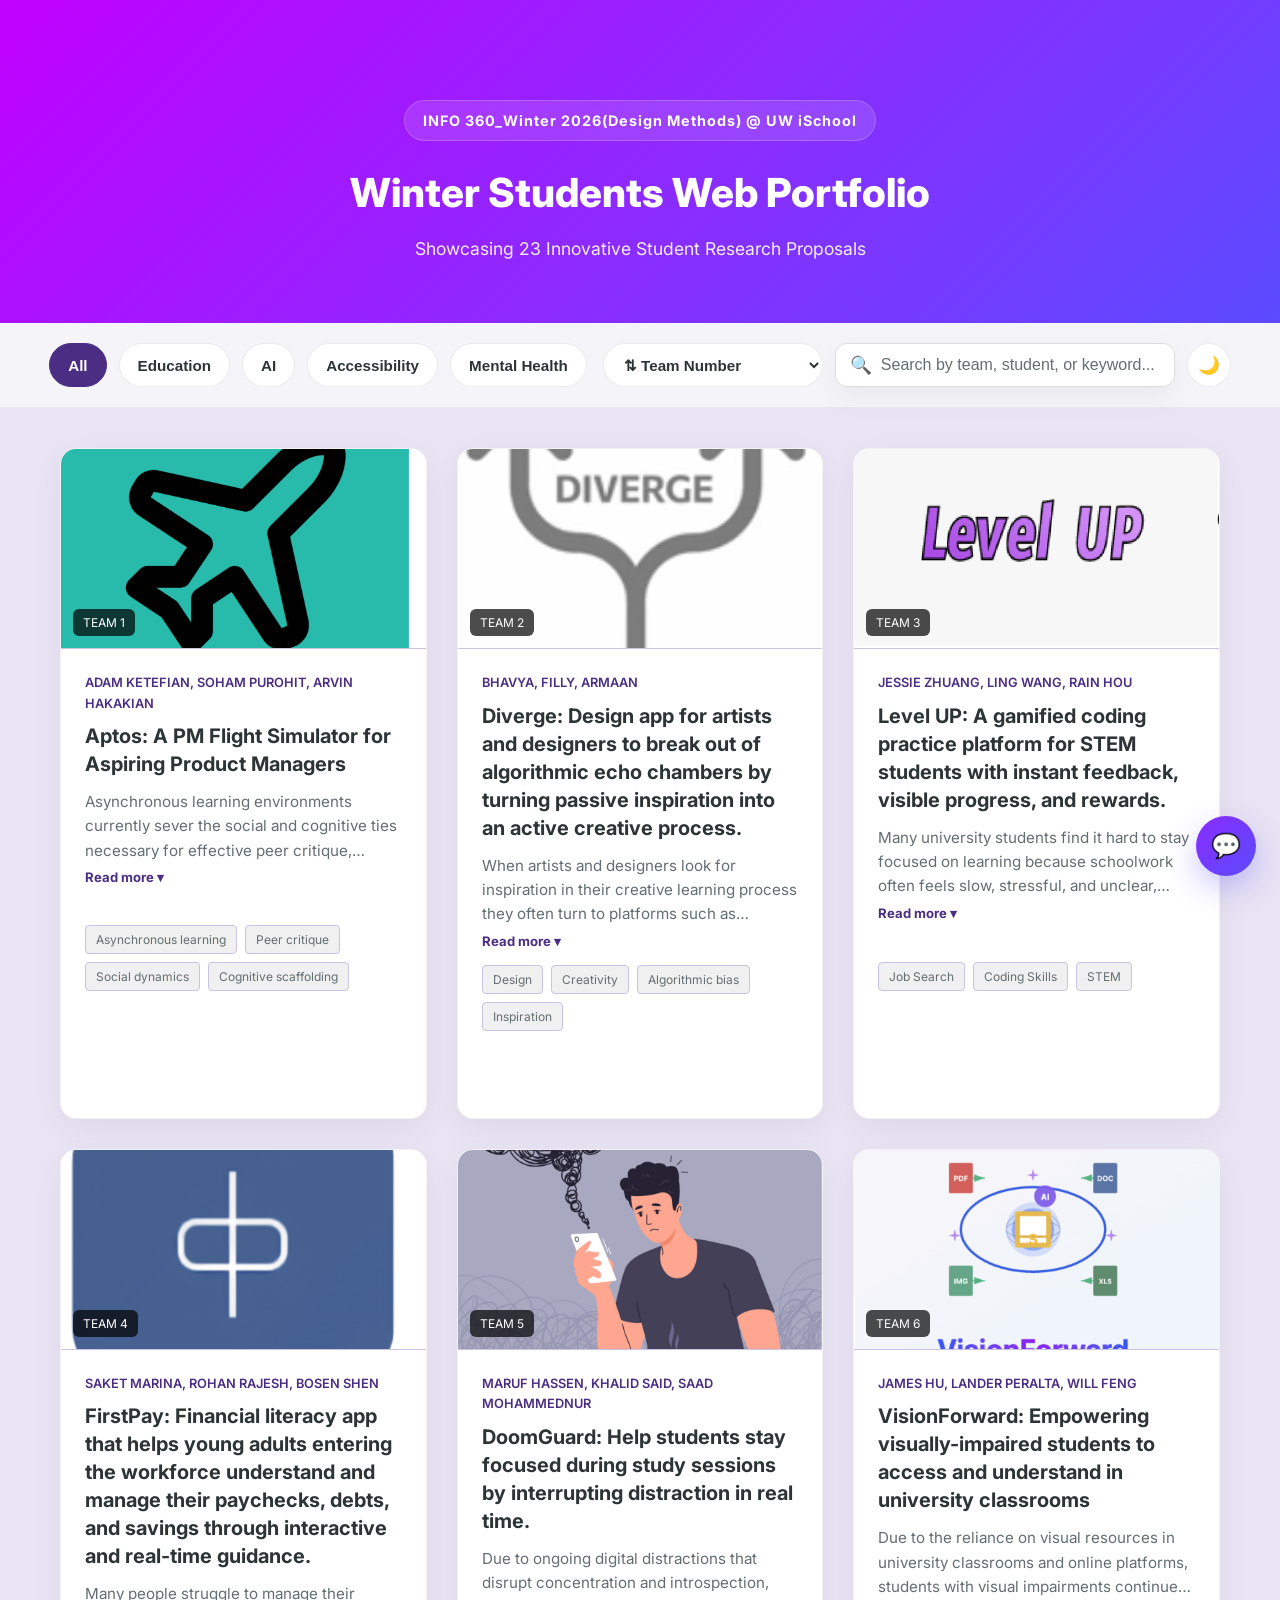
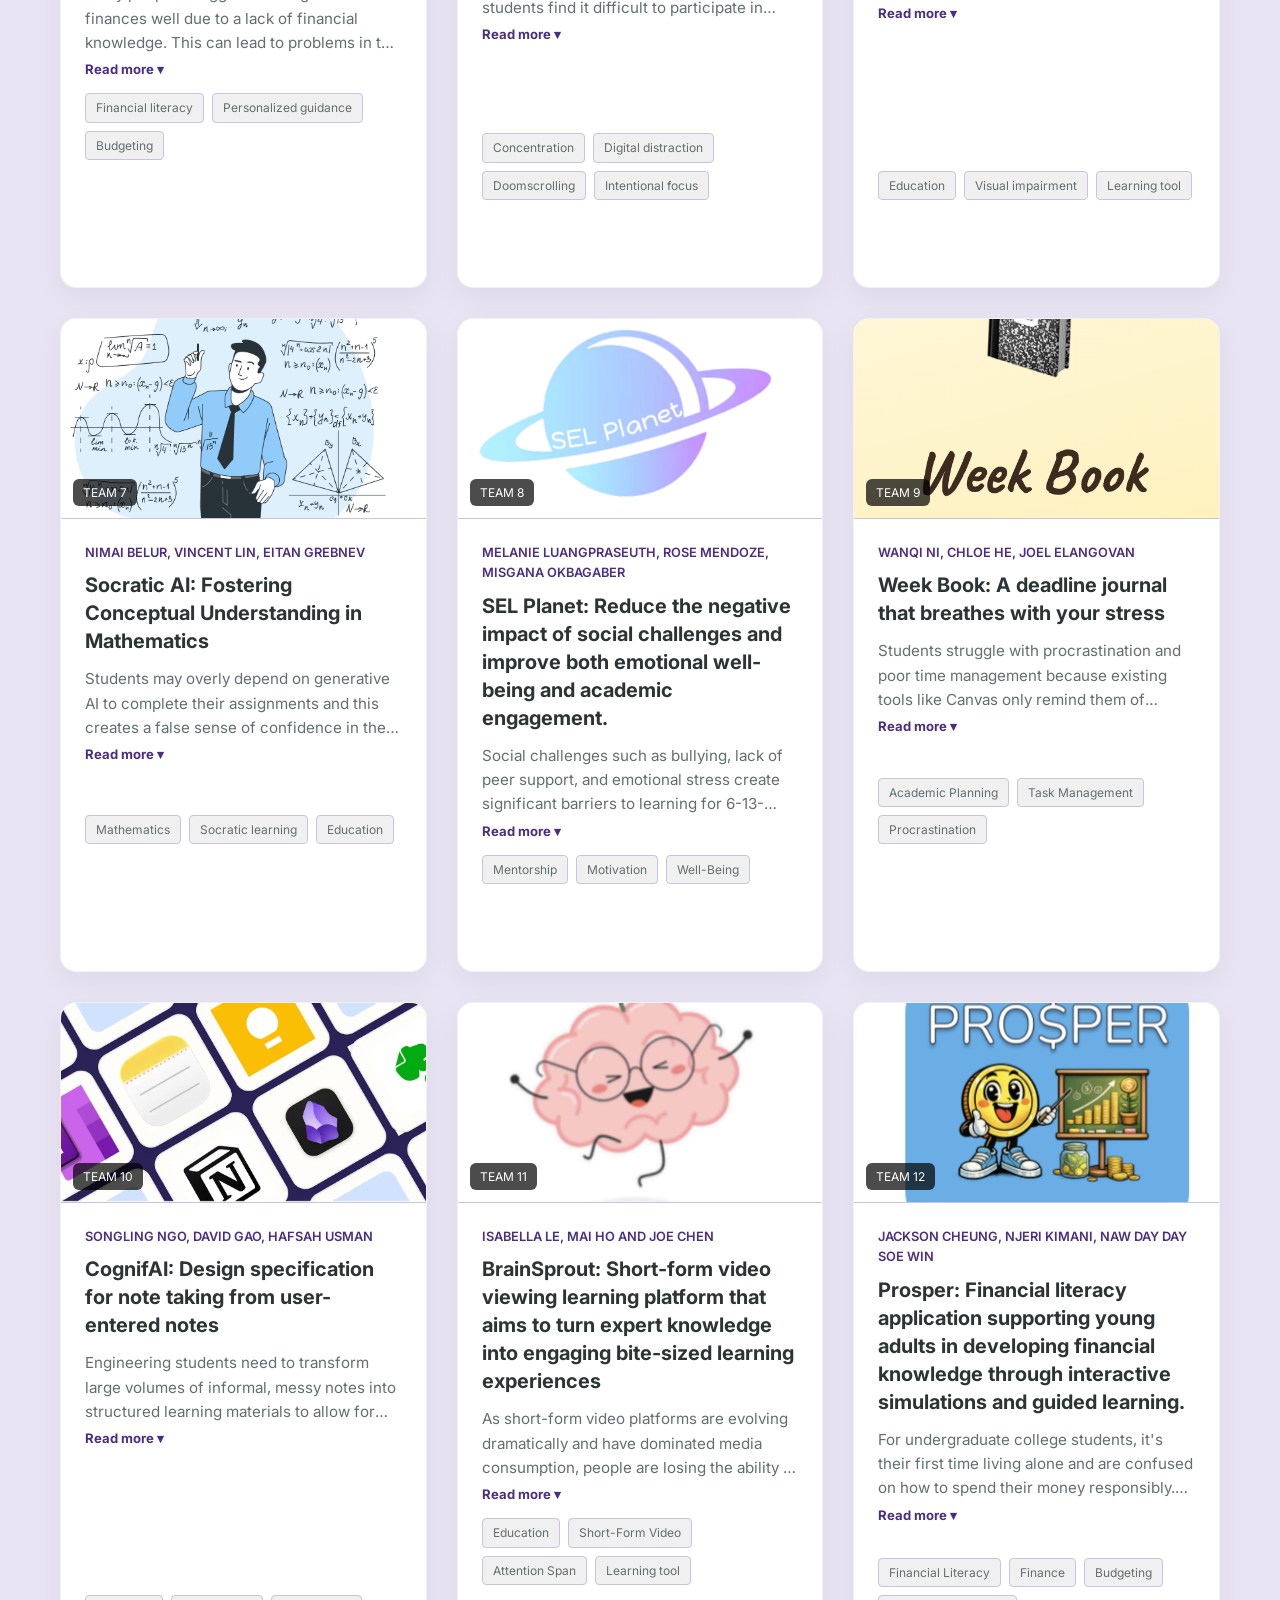
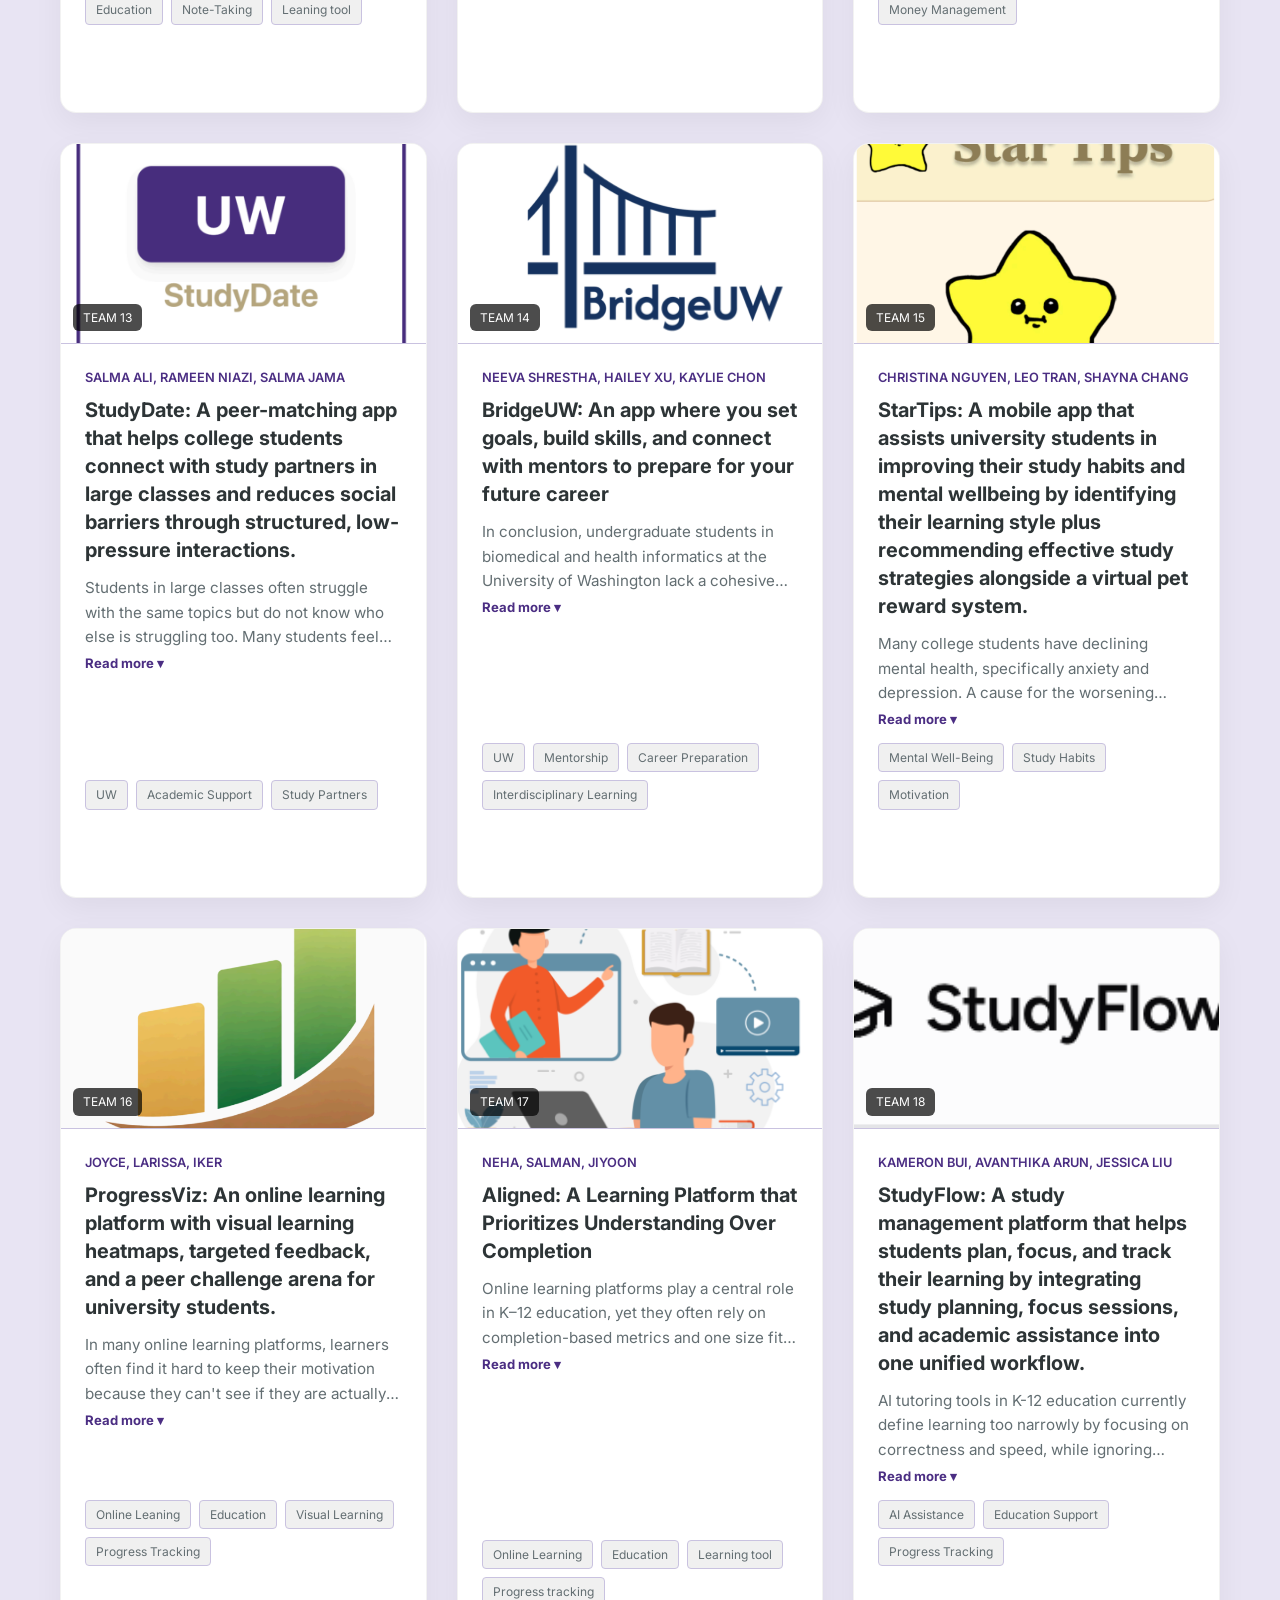
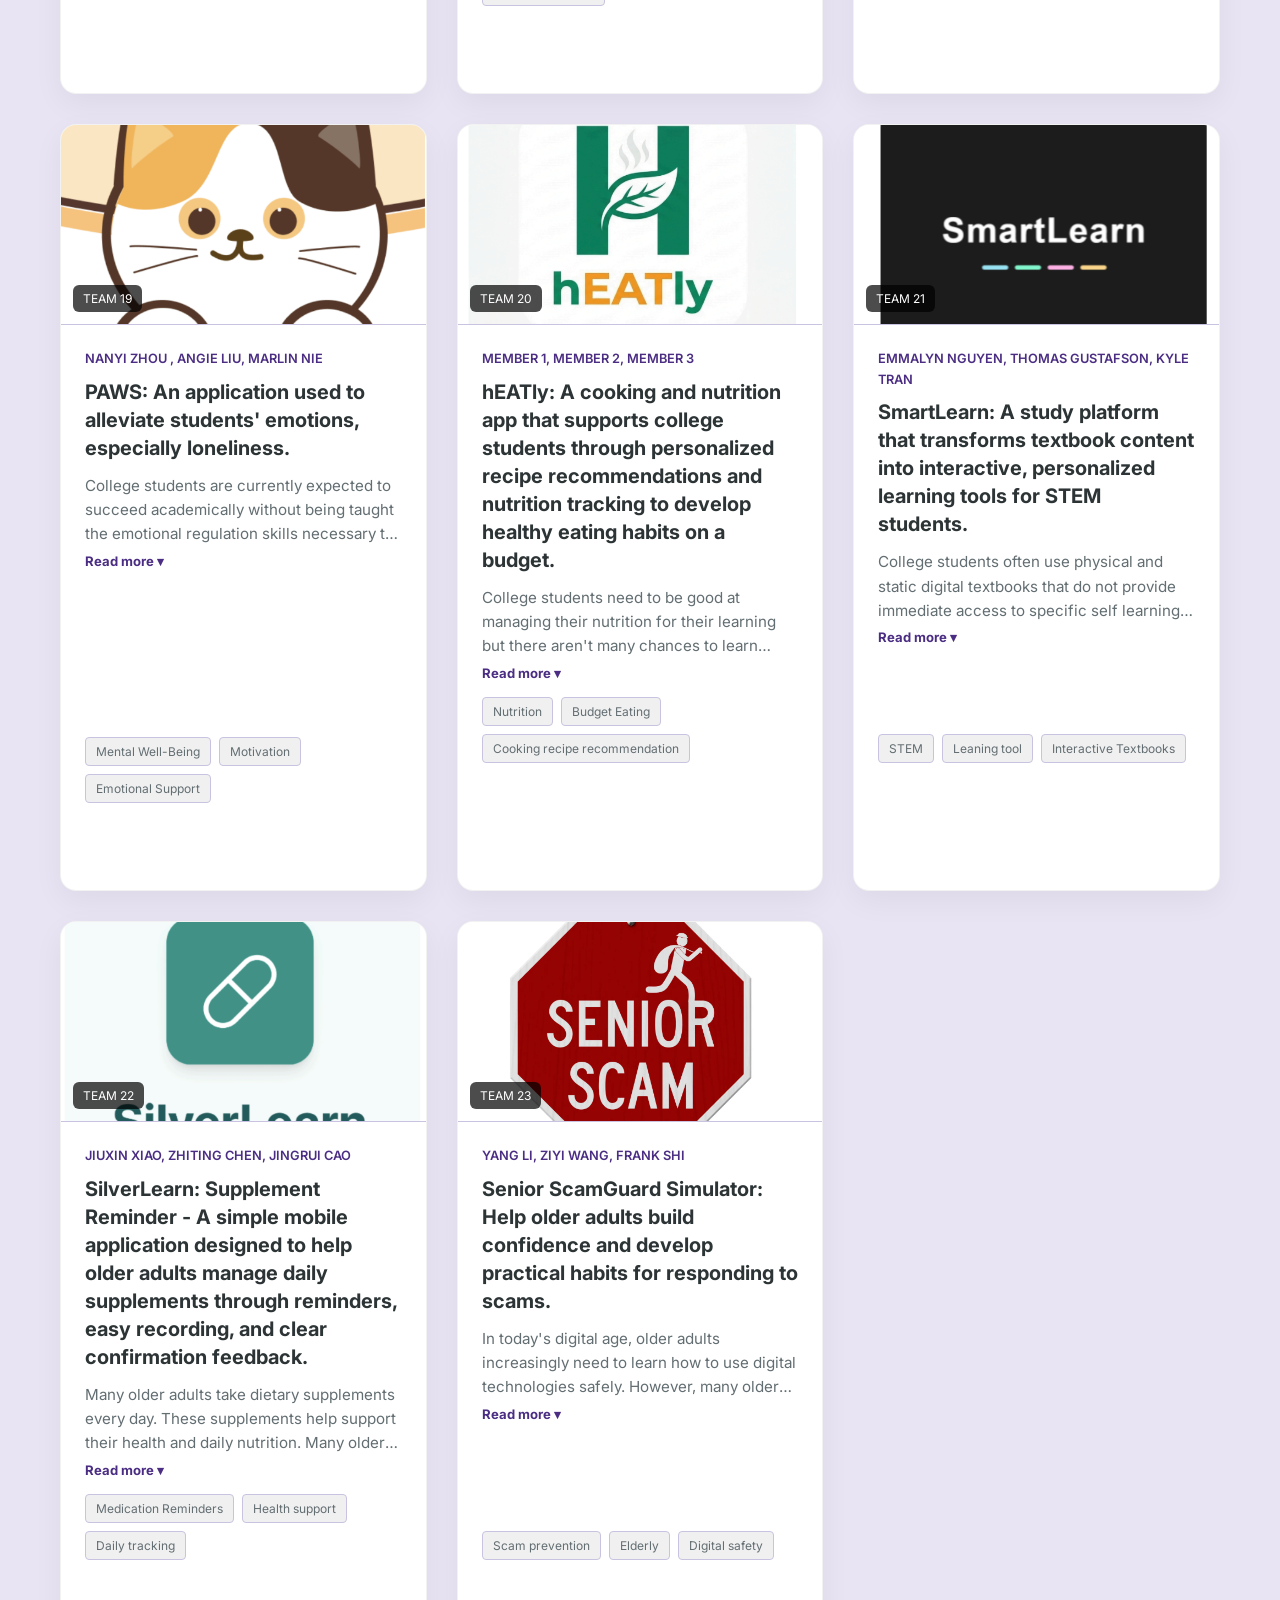
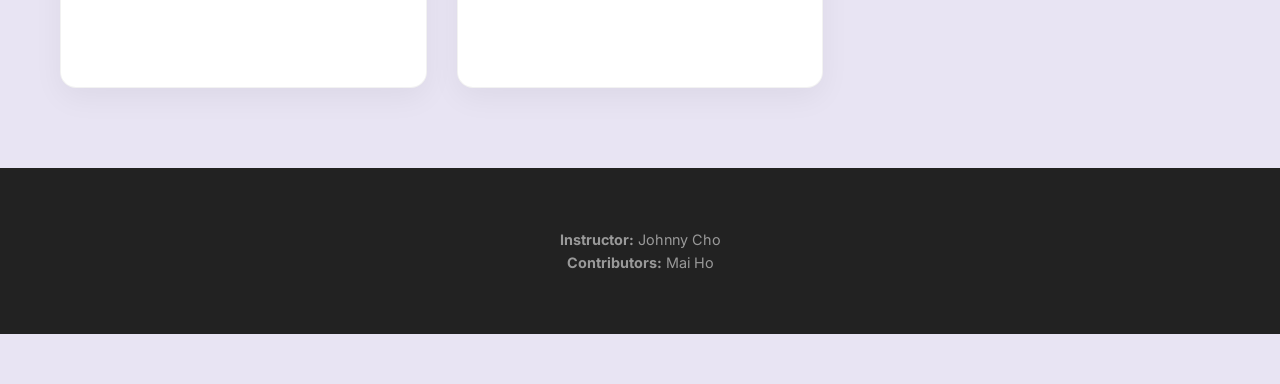
==== commit c2710be5: "add ischool" ====
--- a/index.html
+++ b/index.html
@@ -509,7 +509,7 @@
 
     <header class="hero-section">
         <div class="container">
-            <span class="course-code">INFO 360</span>
+            <span class="course-code">INFO 360_Winter 2026(Design Methods) @ UW iSchool</span>
             <h1>Winter Students Web Portfolio</h1>
             <p class="subtitle">Showcasing 23 Innovative Student Research Proposals</p>
         </div>
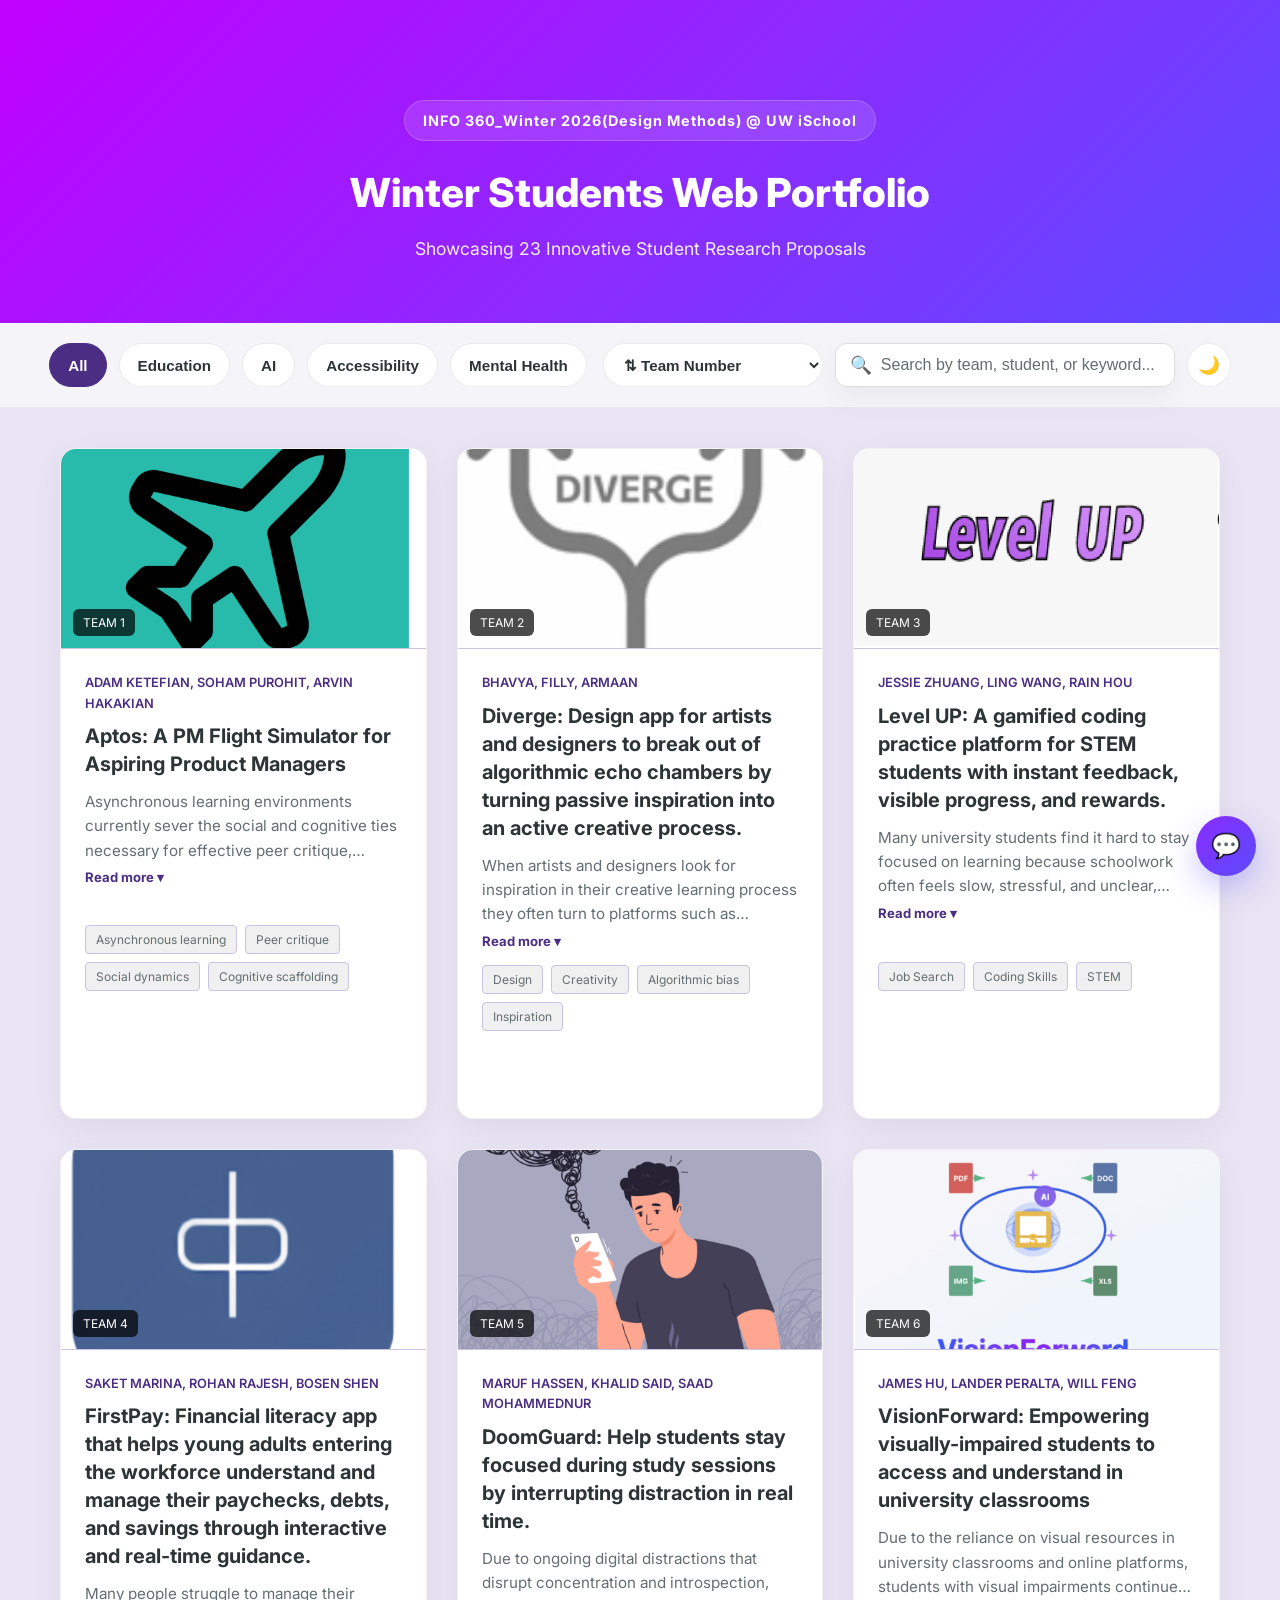
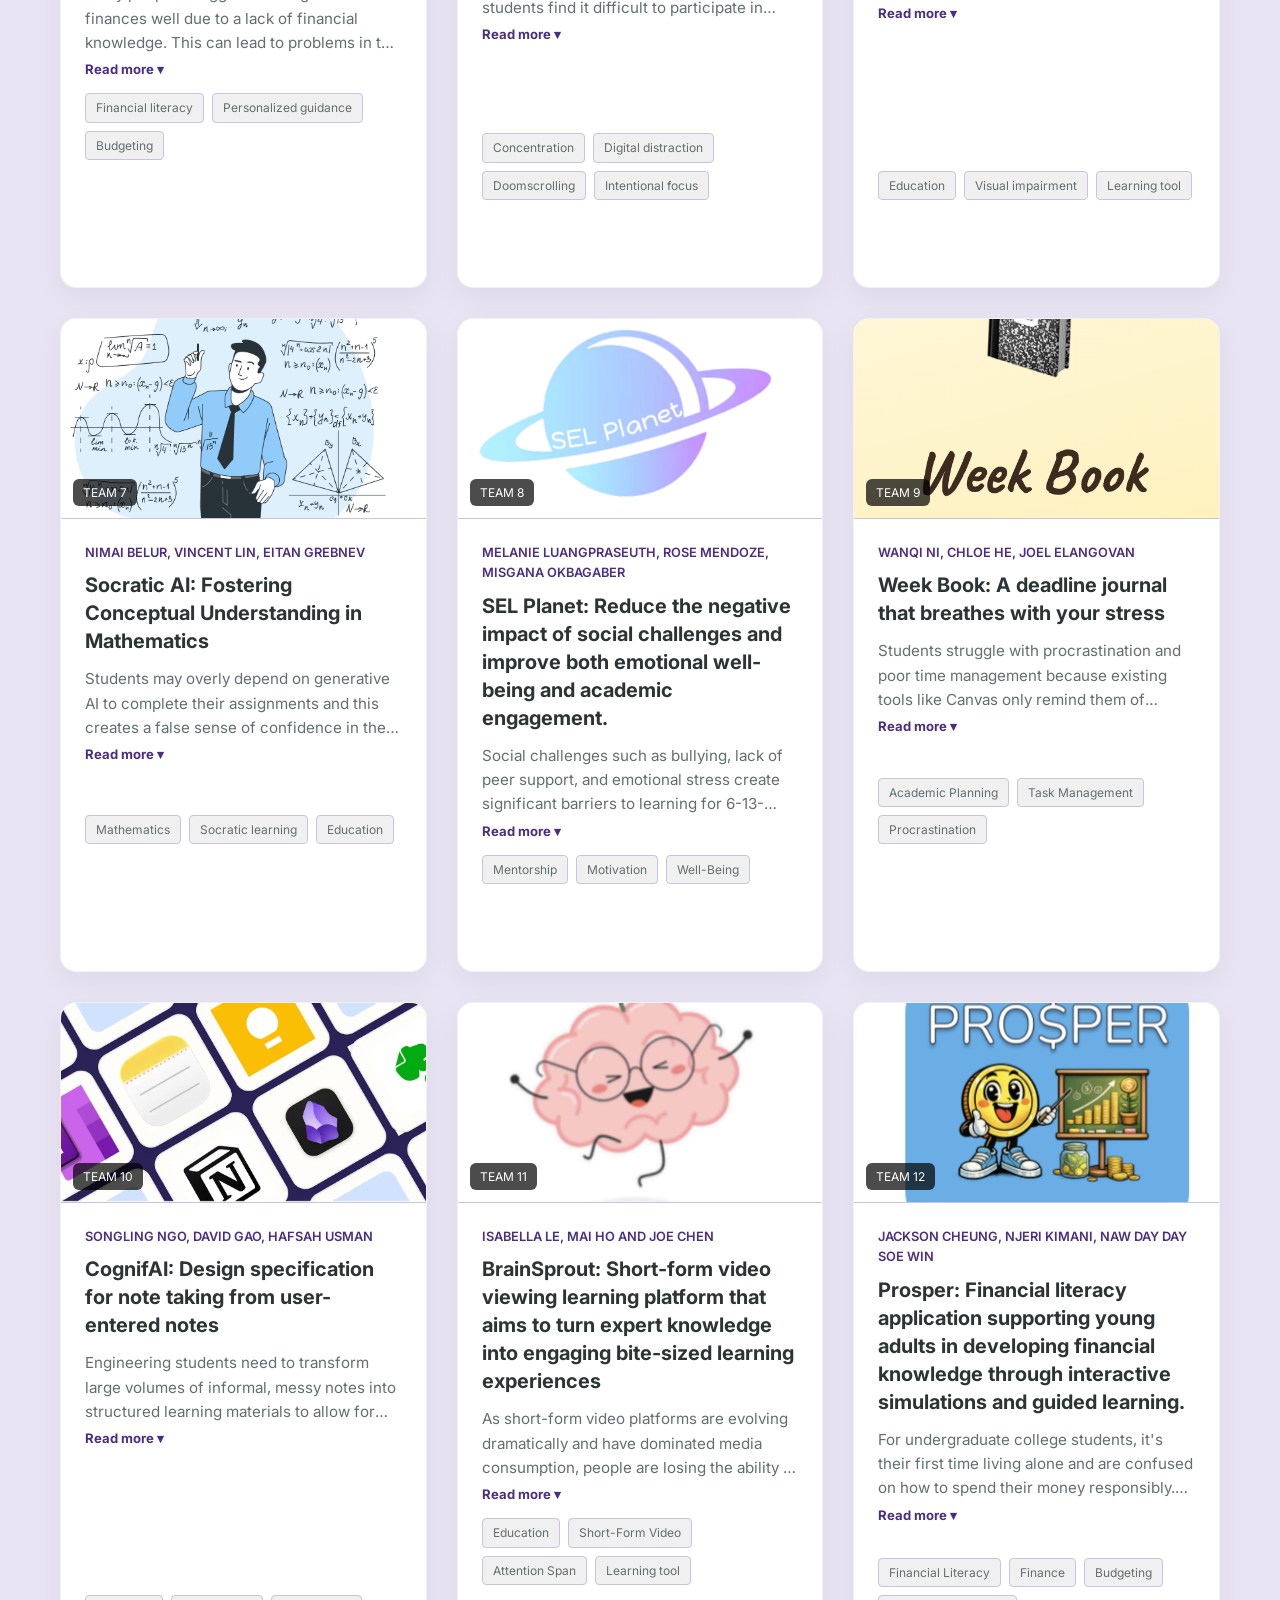
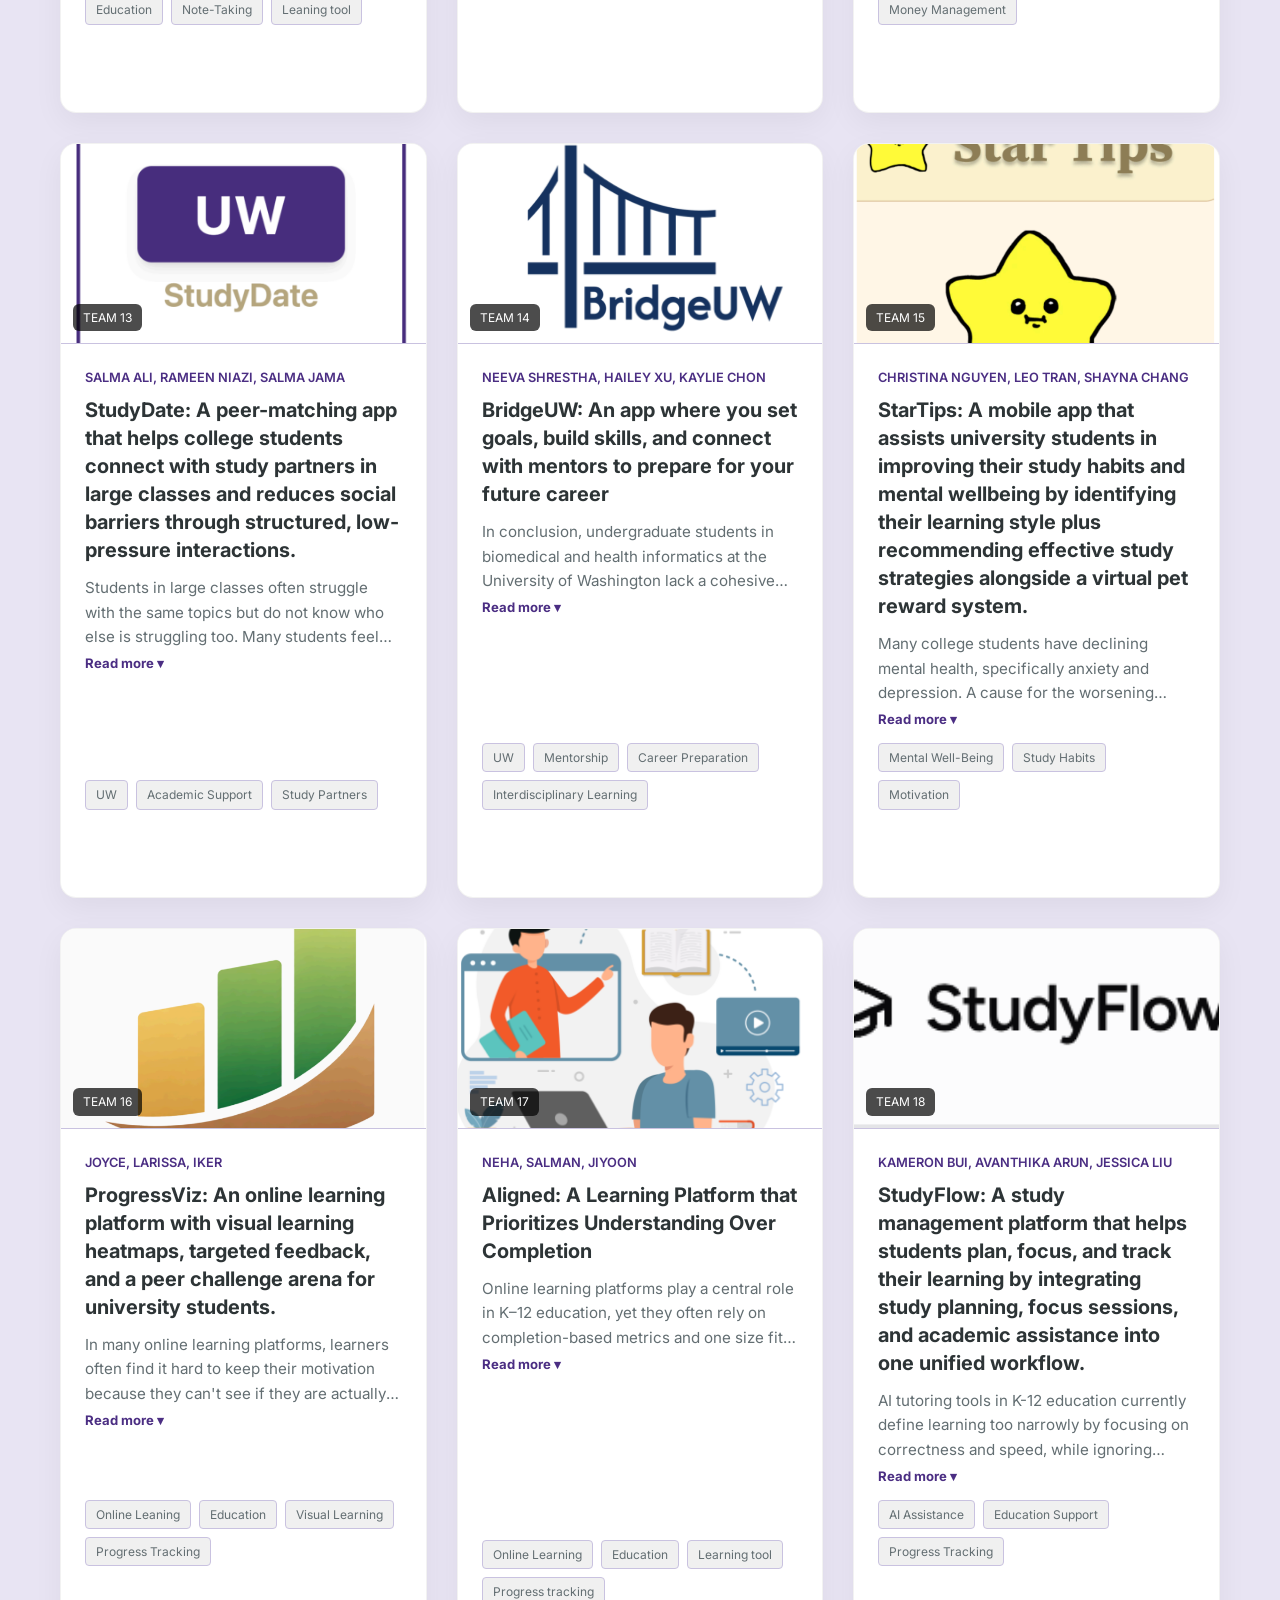
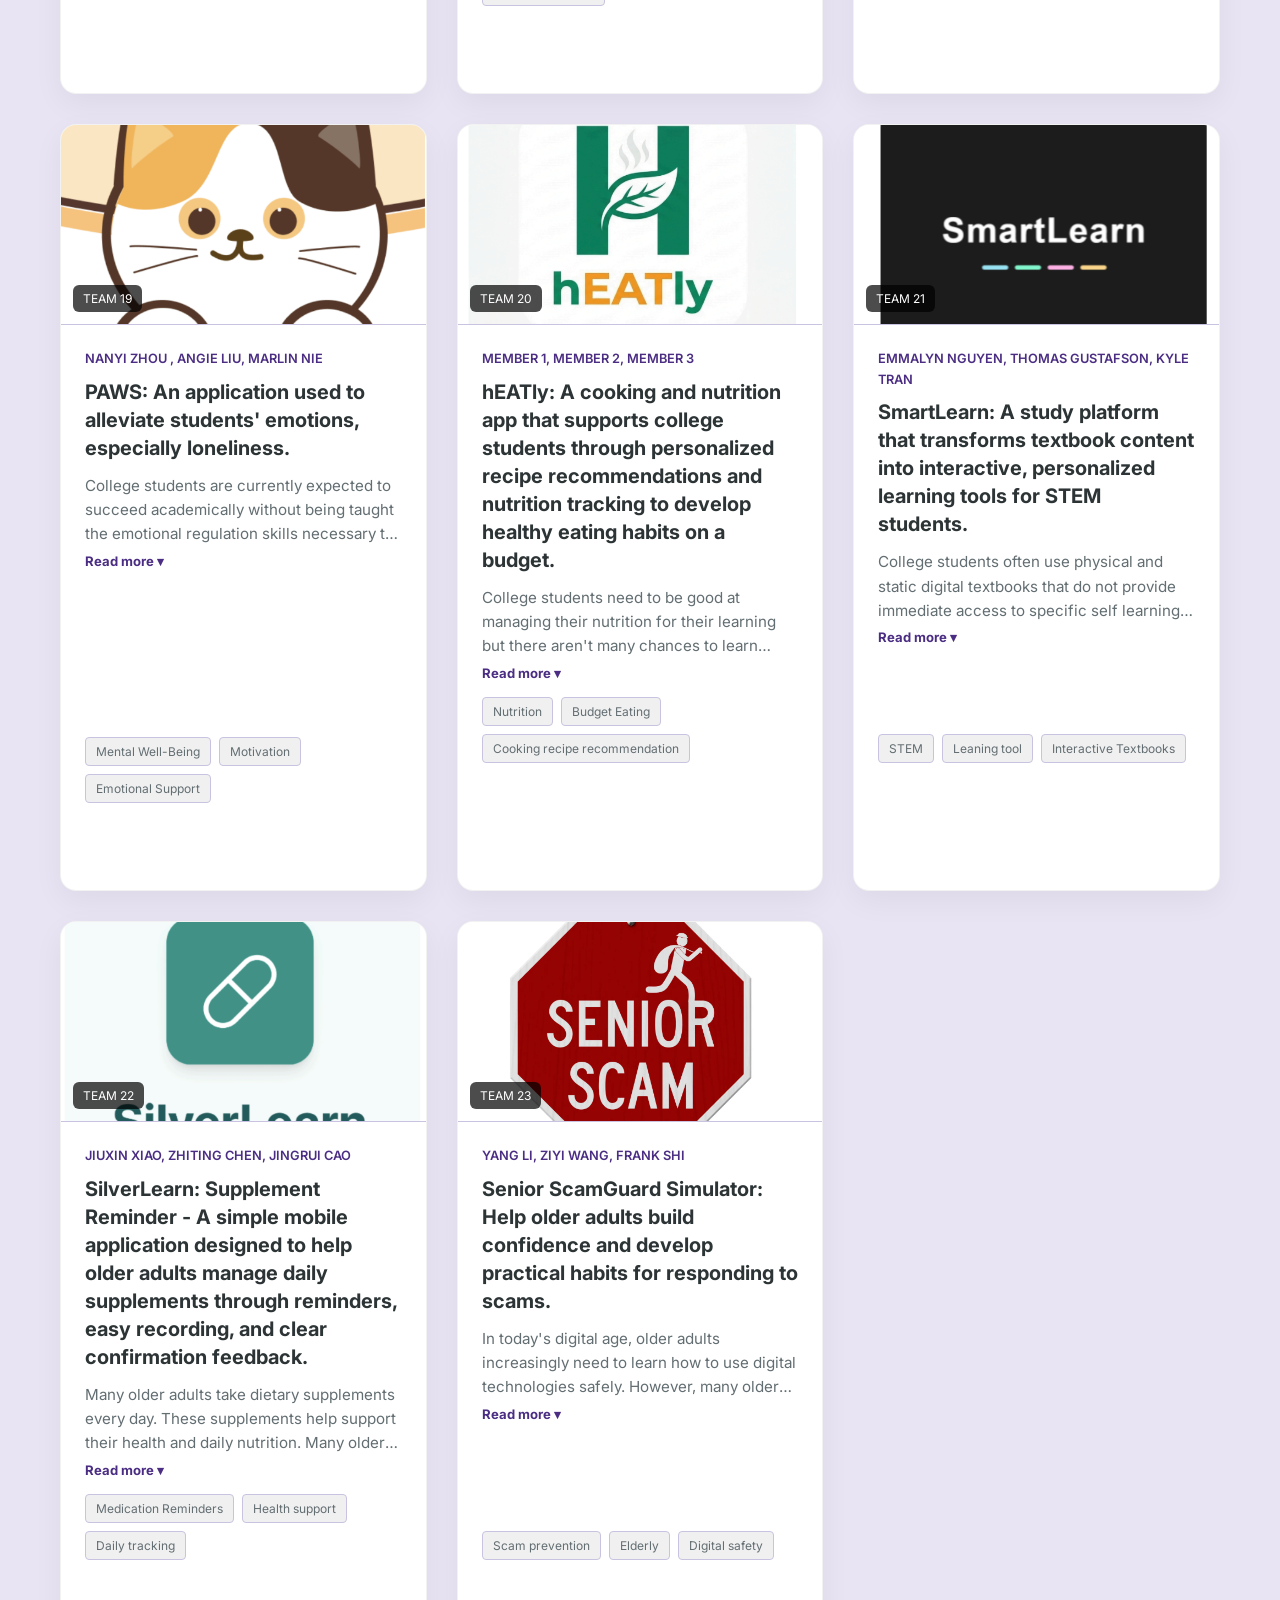
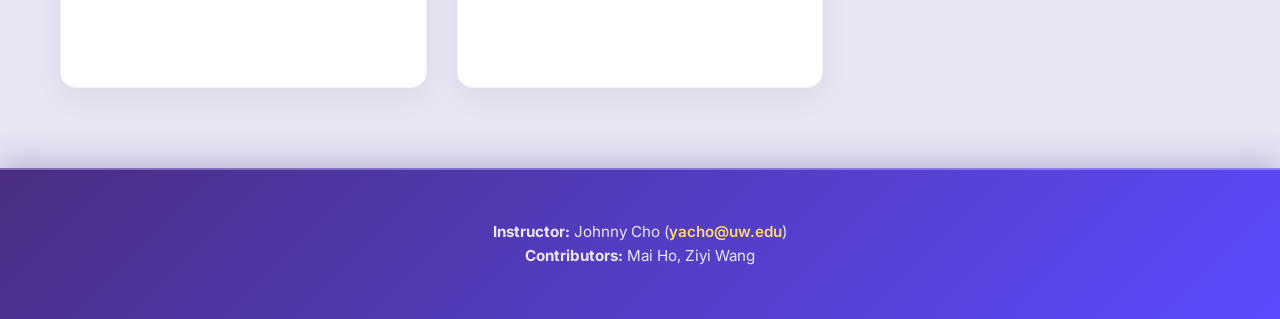
==== commit dc386482: "modified footer" ====
--- a/index.html
+++ b/index.html
@@ -273,14 +273,6 @@
         .project-link.interactive-link:hover {
             background: #155e39;
             text-decoration: none;
-        }
-
-        .main-footer {
-            padding: 60px 0;
-            background: #222;
-            color: #999;
-            text-align: center;
-            font-size: 0.9rem;
         }
 
         /* =========================
@@ -1382,8 +1374,8 @@
 
     <footer class="main-footer">
         <div class="container">
-            <p><strong>Instructor:</strong> Johnny Cho</p>
-            <p><strong>Contributors:</strong> Mai Ho </p>
+            <p><strong>Instructor:</strong> Johnny Cho (<a href="mailto:yacho@uw.edu">yacho@uw.edu</a>)</p>
+            <p><strong>Contributors:</strong> Mai Ho, Ziyi Wang </p>
         </div>
     </footer>
 
--- a/style.css
+++ b/style.css
@@ -20,7 +20,6 @@
     font-family: 'Segoe UI', Tahoma, Geneva, Verdana, sans-serif;
     background-color: var(--light-purple);
     color: var(--text-dark);
-    padding-bottom: 50px;
 }
 
 /* --- Header --- */
@@ -481,8 +480,22 @@
 }
 
 .main-footer {
-    background: #16131d;
-    color: #bbb;
+    padding: 50px 0;
+    background: linear-gradient(135deg, #4b2e83 0%, #5b4bff 100%);
+    color: rgba(255, 255, 255, 0.88);
+    text-align: center;
+    font-size: 0.95rem;
+    box-shadow: 0 -6px 20px rgba(75, 46, 131, 0.18);
+}
+
+.main-footer a {
+    color: #ffd86b;
+    text-decoration: none;
+    font-weight: 600;
+}
+
+.main-footer a:hover {
+    text-decoration: underline;
 }
 
 /* Mobile */
@@ -864,4 +877,55 @@
         width: min(360px, calc(100vw - 24px));
         height: 500px;
     }
+}
+
+.main-footer a {
+    color: #ffd86b;
+    text-decoration: none;
+    font-weight: 600;
+    transition: opacity 0.2s ease;
+}
+
+.main-footer a:hover {
+    text-decoration: underline;
+    opacity: 0.85;
+}
+
+.main-footer {
+    padding: 50px 0;
+    background: linear-gradient(135deg, #4b2e83 0%, #5b4bff 100%);
+    color: rgba(255, 255, 255, 0.88);
+    text-align: center;
+    font-size: 0.95rem;
+    border-top: 1px solid rgba(255,255,255,0.15);
+}
+
+.main-footer {
+    padding: 50px 0;
+    background: linear-gradient(135deg, #4b2e83 0%, #5b4bff 100%);
+    color: rgba(255, 255, 255, 0.88);
+    text-align: center;
+    font-size: 0.95rem;
+    border-top: 2px solid rgba(255, 255, 255, 0.28);
+    box-shadow: 0 -10px 25px rgba(75, 46, 131, 0.22);
+}
+
+.main-footer a {
+    color: #ffd86b;
+    text-decoration: none;
+    font-weight: 600;
+    transition: opacity 0.2s ease, color 0.2s ease;
+}
+
+.main-footer a:hover {
+    text-decoration: underline;
+    opacity: 0.85;
+    color: #ffe89a;
+}
+
+.project-grid {
+    display: grid;
+    grid-template-columns: repeat(2, minmax(0, 1fr));
+    gap: 36px;
+    padding-bottom: 120px;
 }
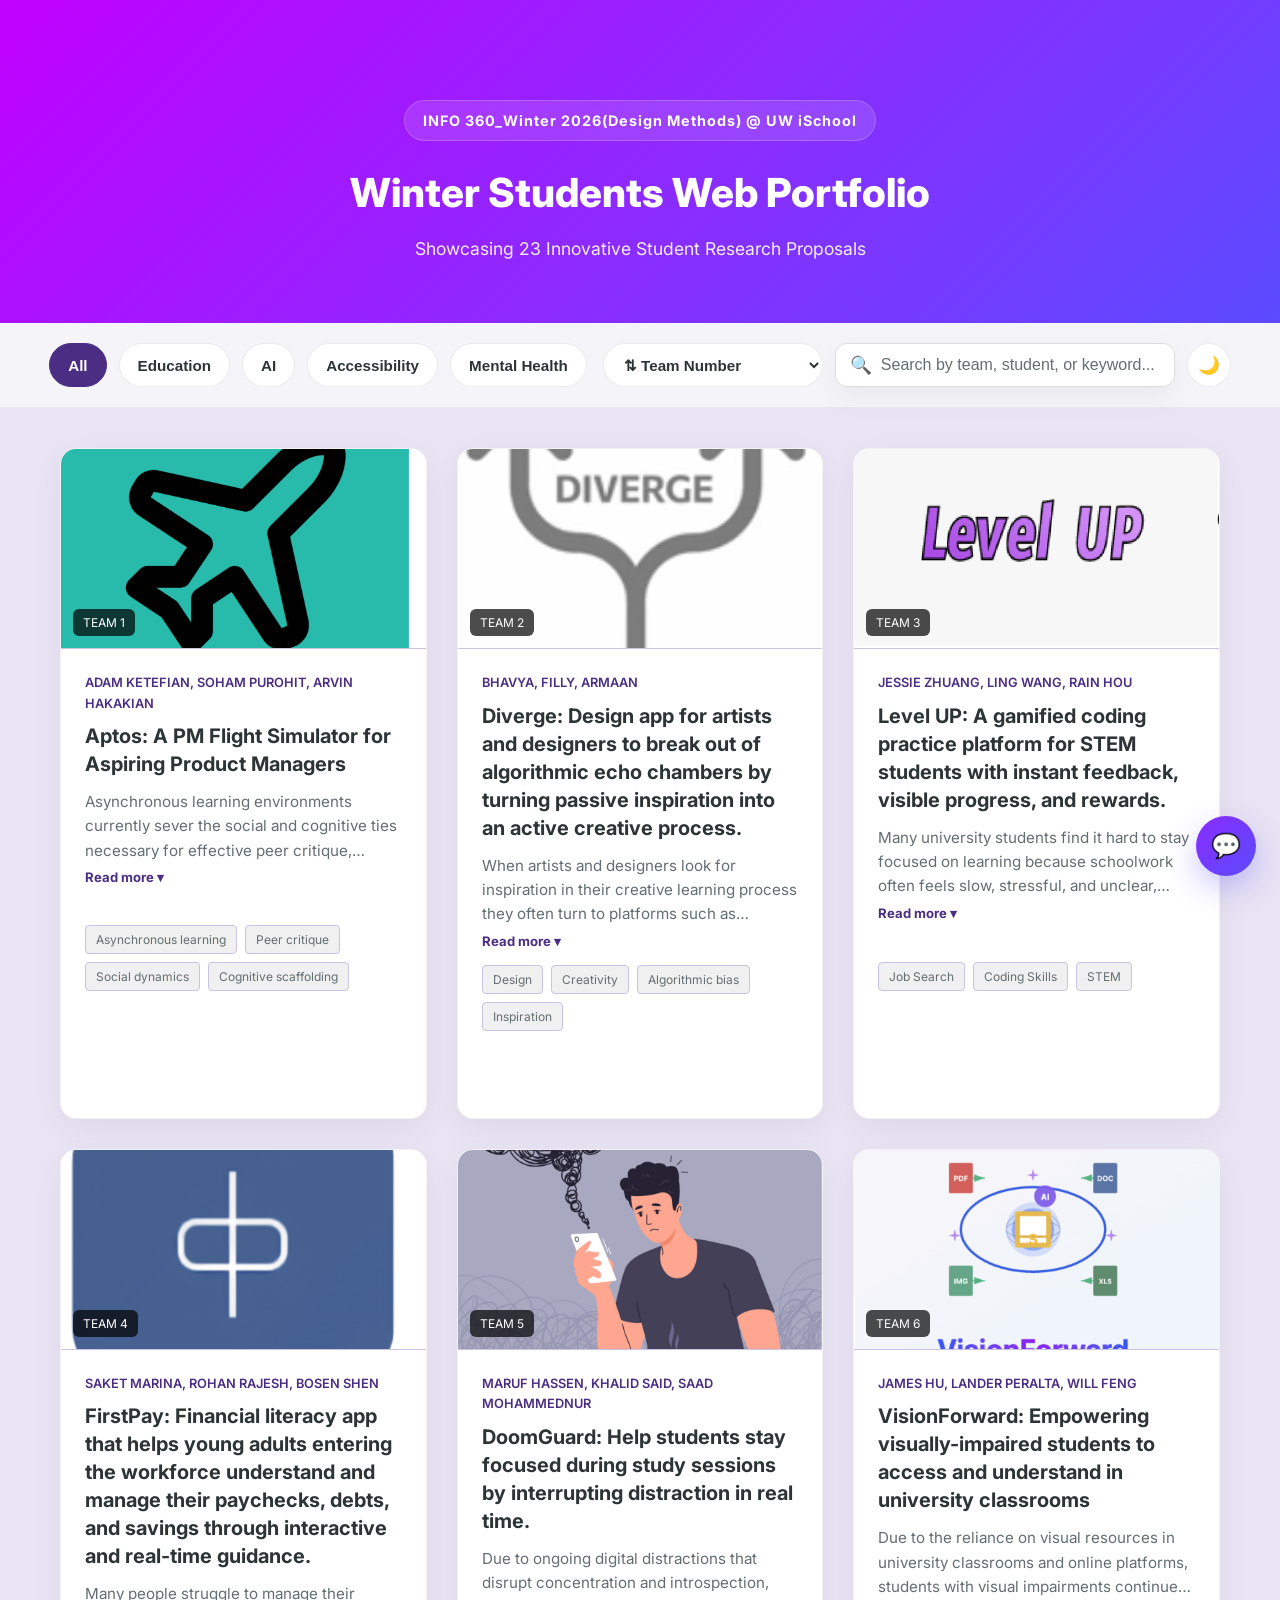
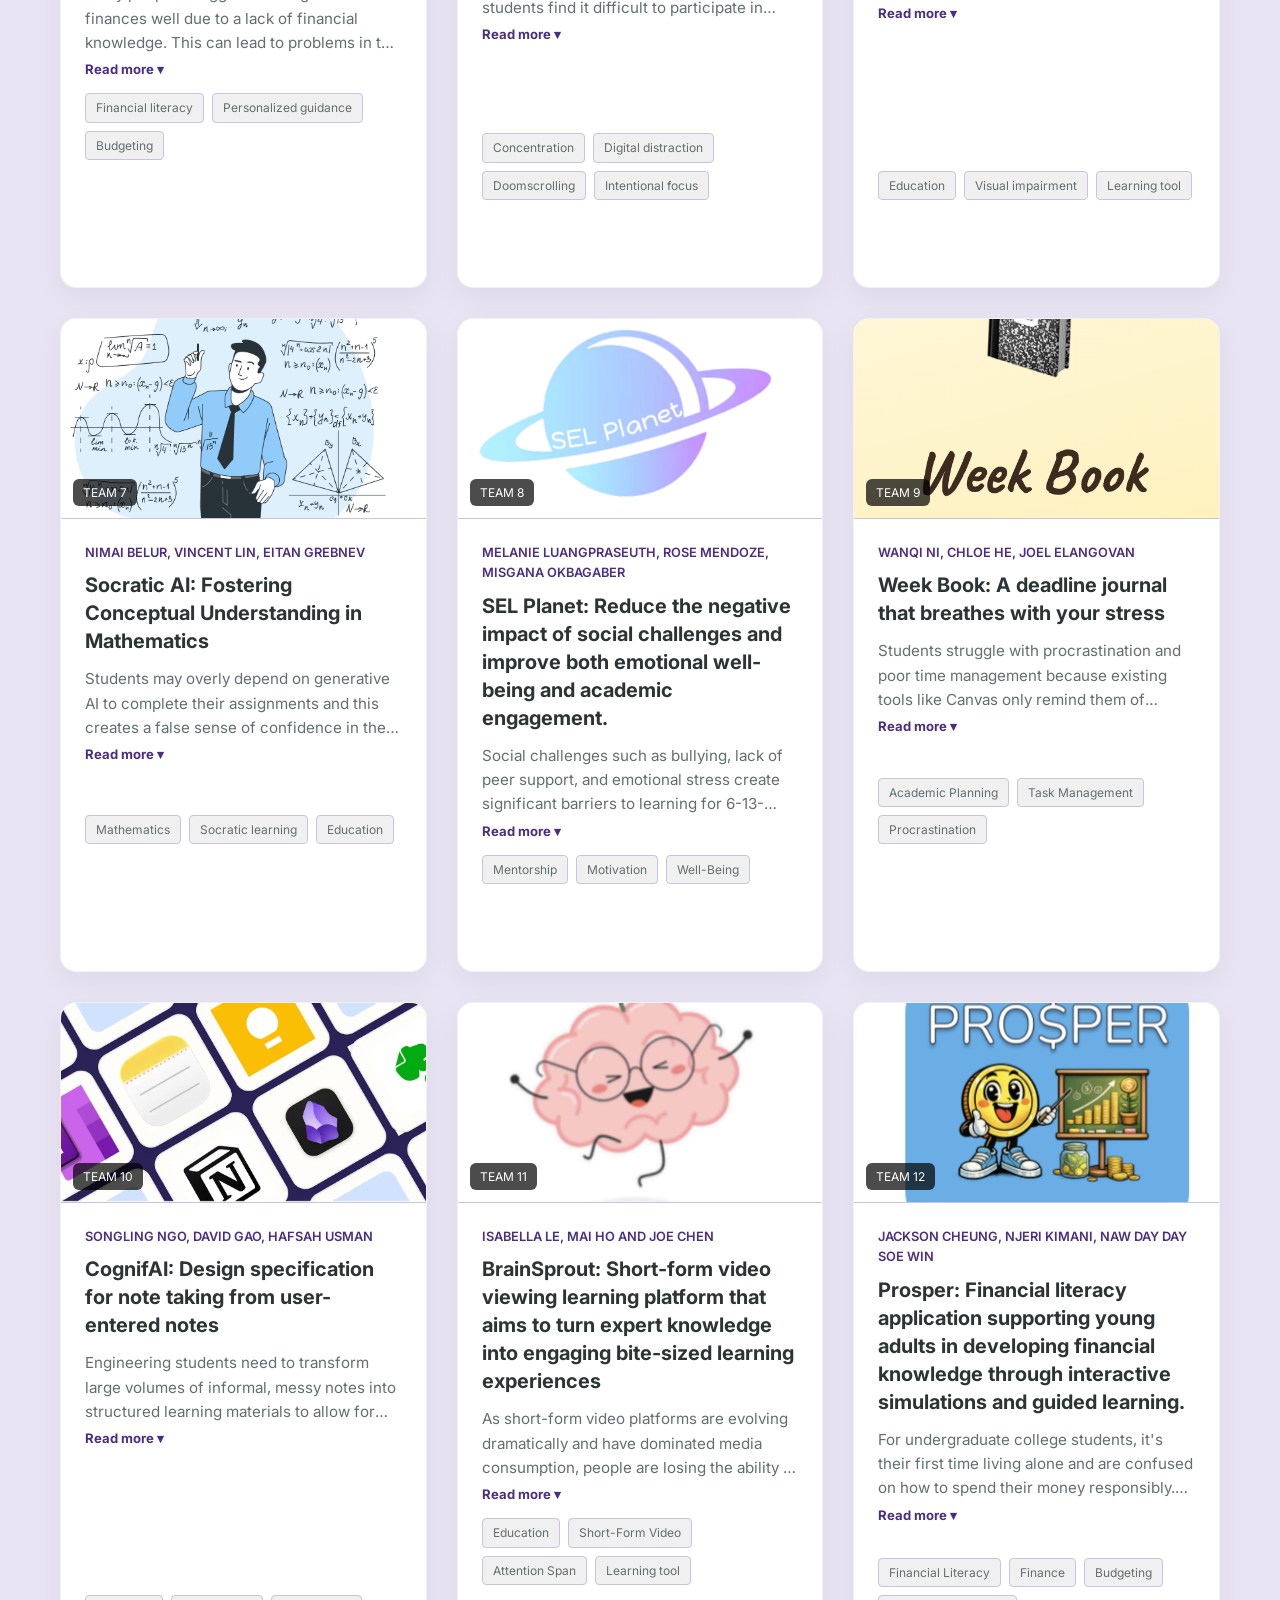
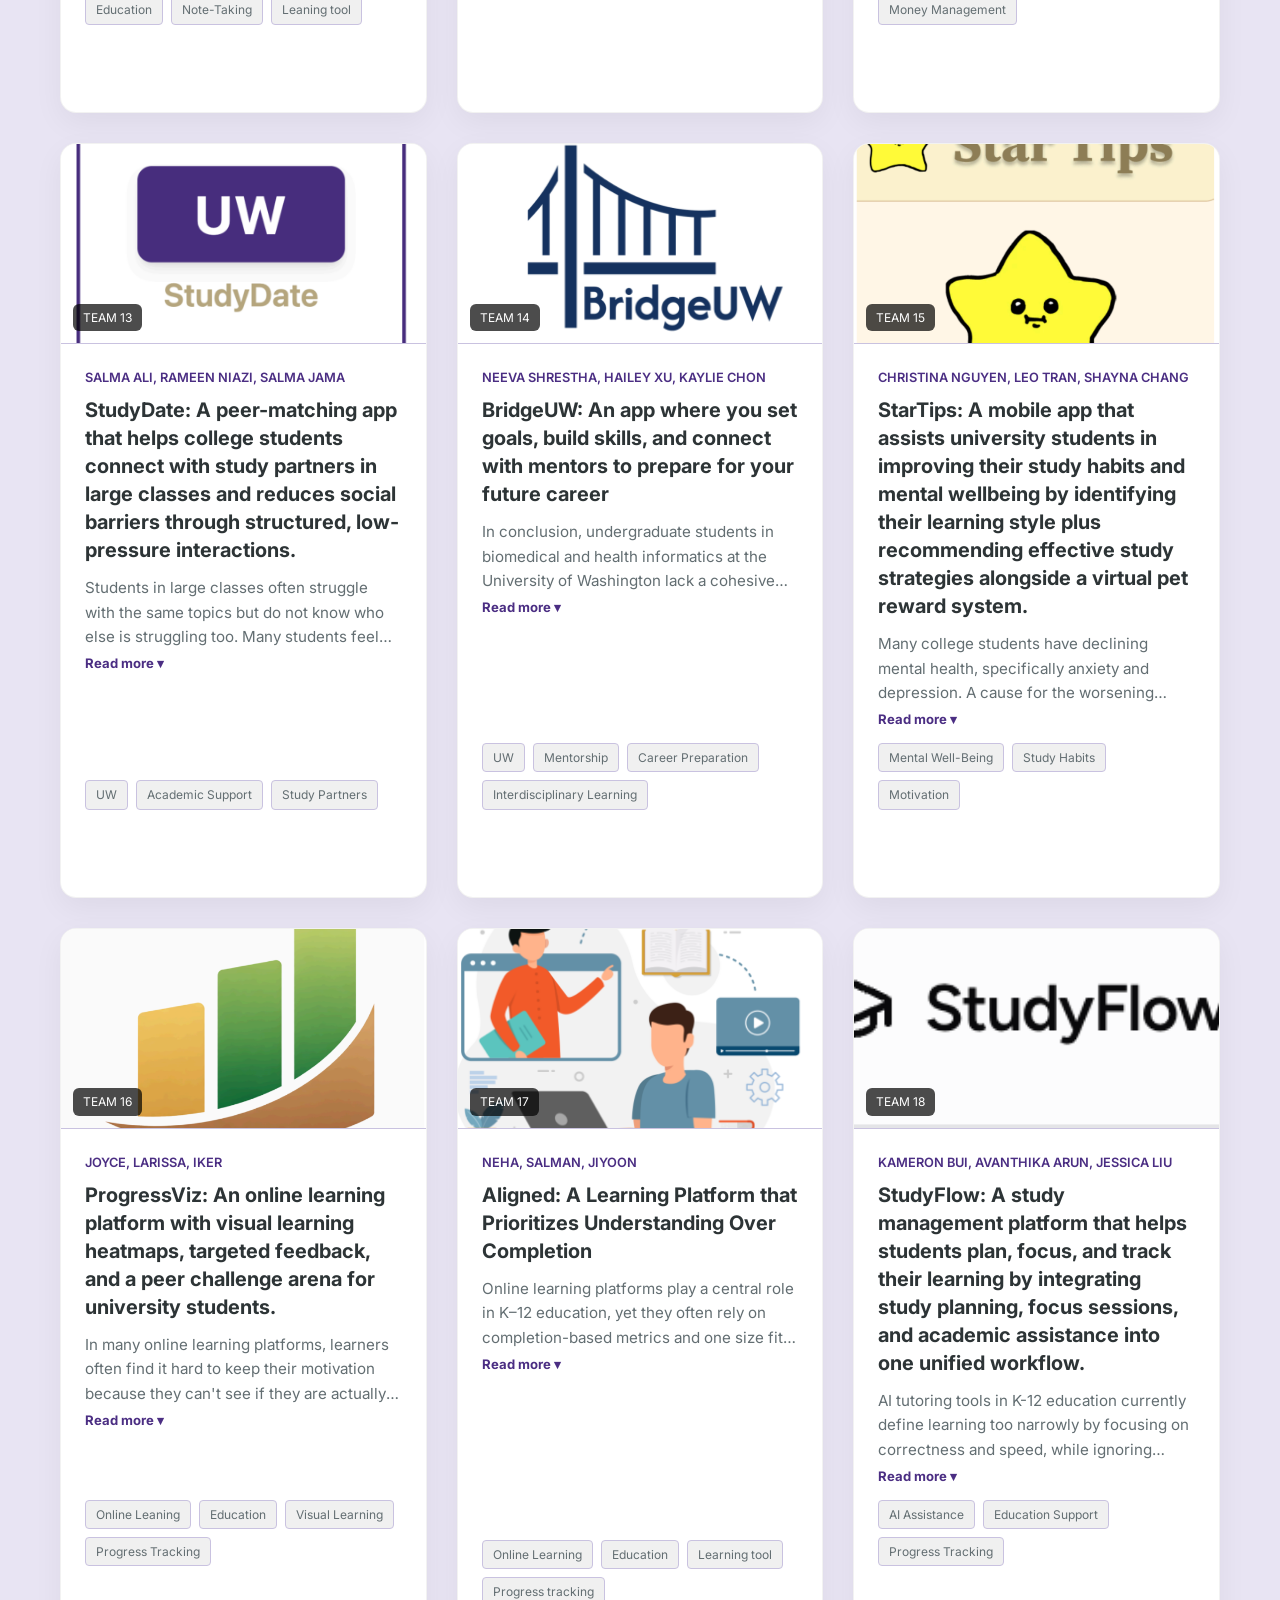
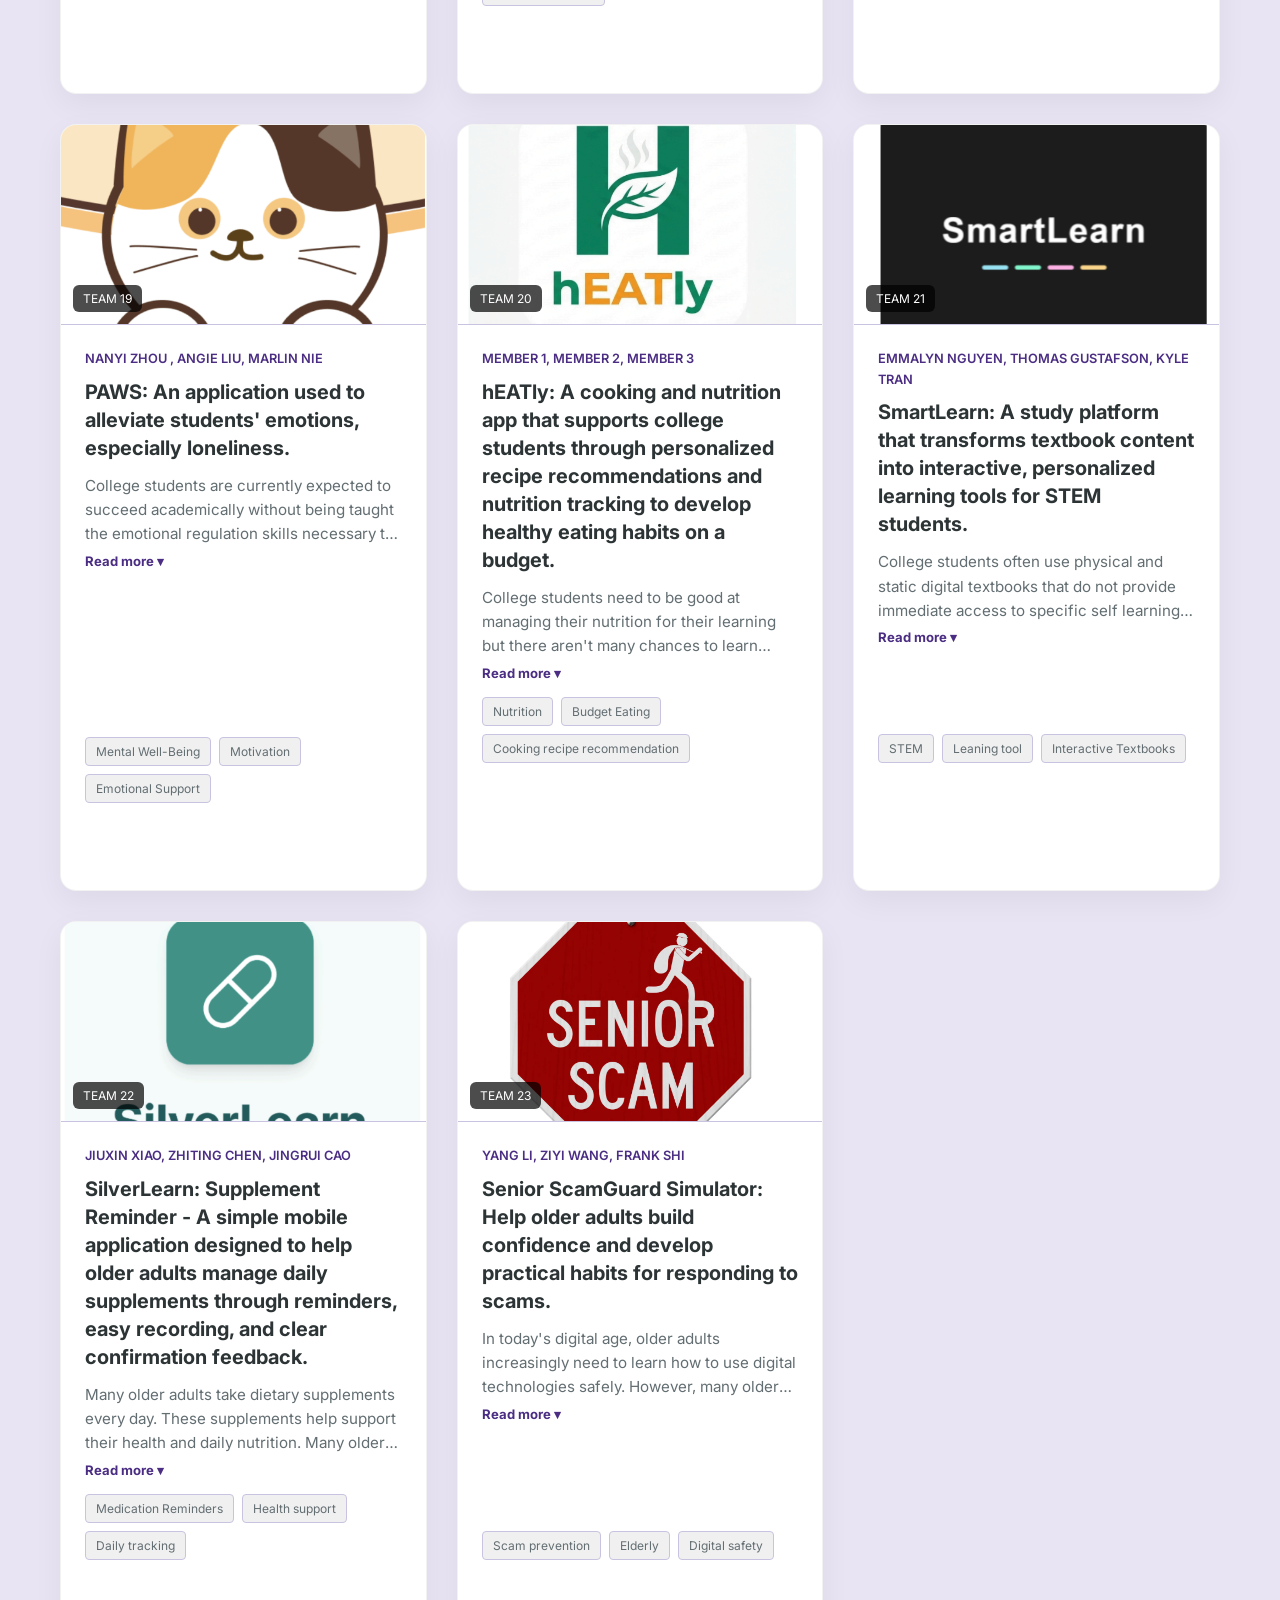
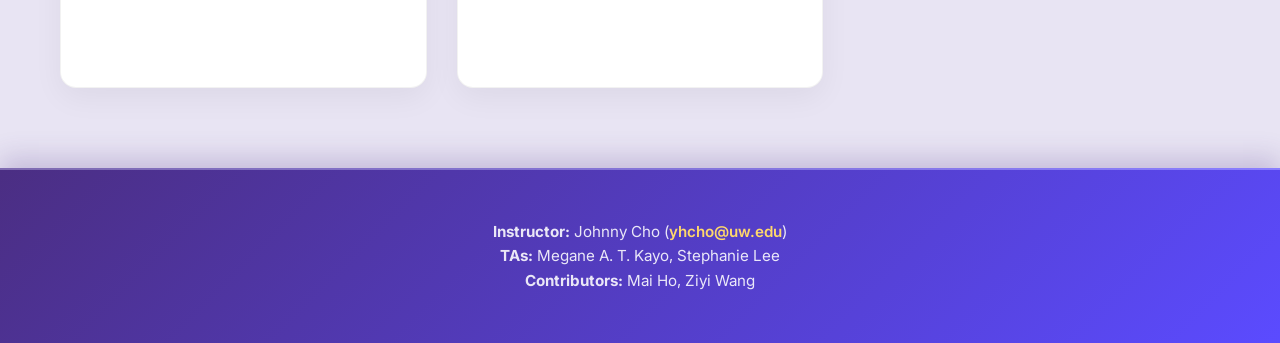
==== commit 8015d515: "Update index.html" ====
--- a/index.html
+++ b/index.html
@@ -1374,7 +1374,8 @@
 
     <footer class="main-footer">
         <div class="container">
-            <p><strong>Instructor:</strong> Johnny Cho (<a href="mailto:yacho@uw.edu">yacho@uw.edu</a>)</p>
+            <p><strong>Instructor:</strong> Johnny Cho (<a href="mailto:yhcho@uw.edu">yhcho@uw.edu</a>)</p>
+            <p><strong>TAs: </strong> Megane A. T. Kayo, Stephanie Lee</strong> </p>
             <p><strong>Contributors:</strong> Mai Ho, Ziyi Wang </p>
         </div>
     </footer>
@@ -1867,4 +1868,4 @@
     </script>
 </body>
 
-</html>+</html>
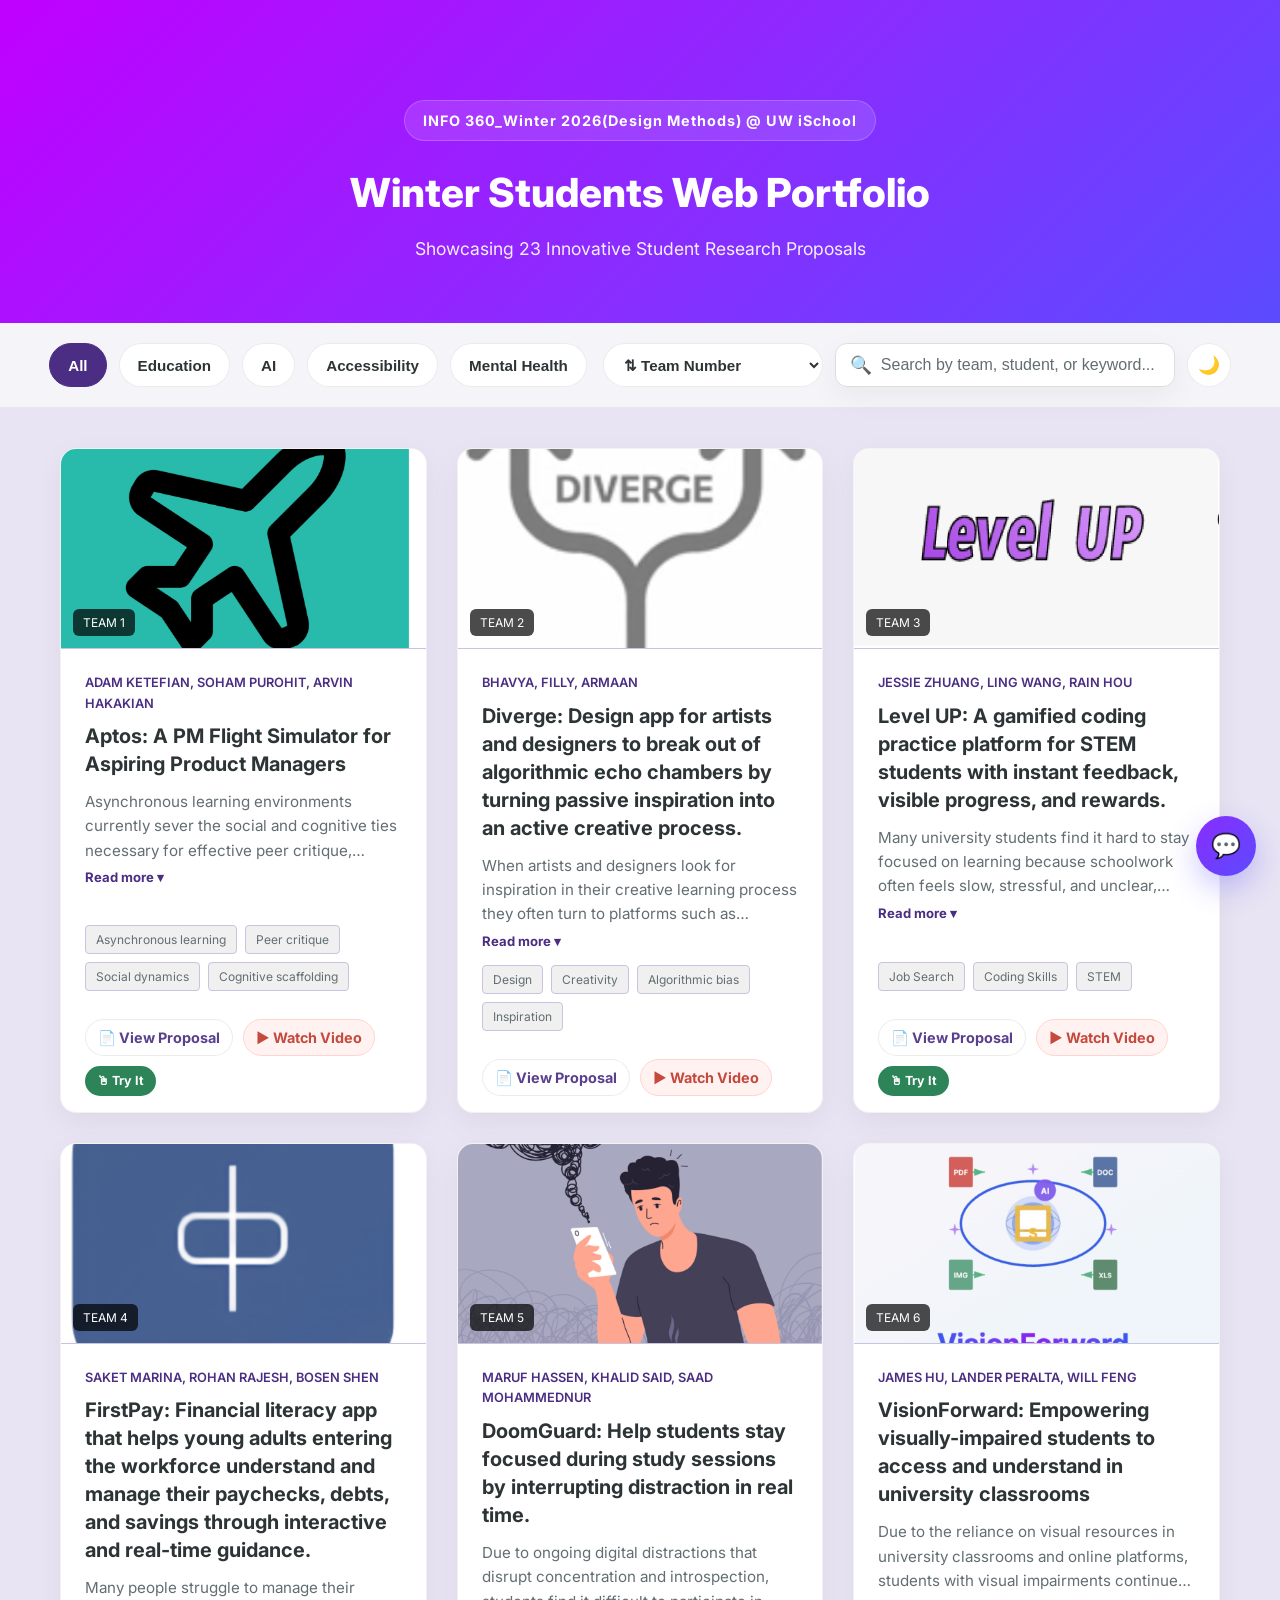
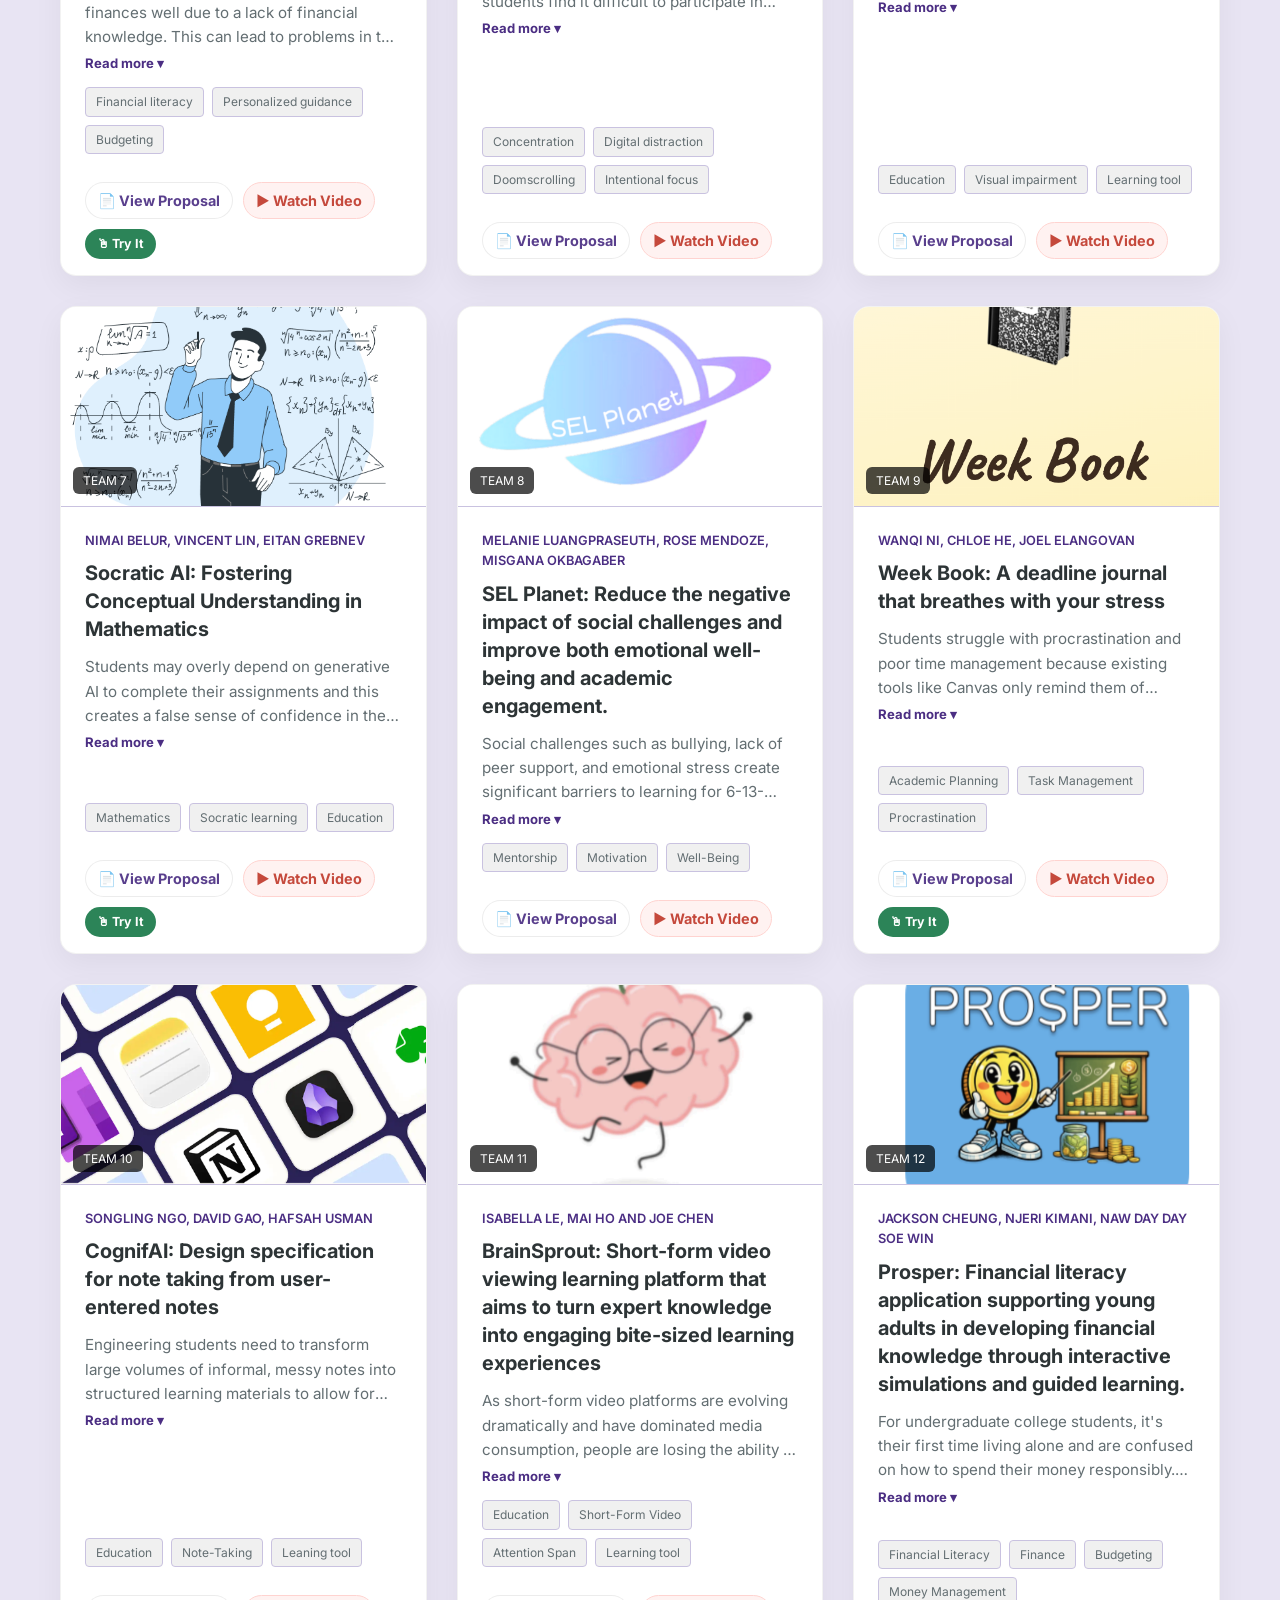
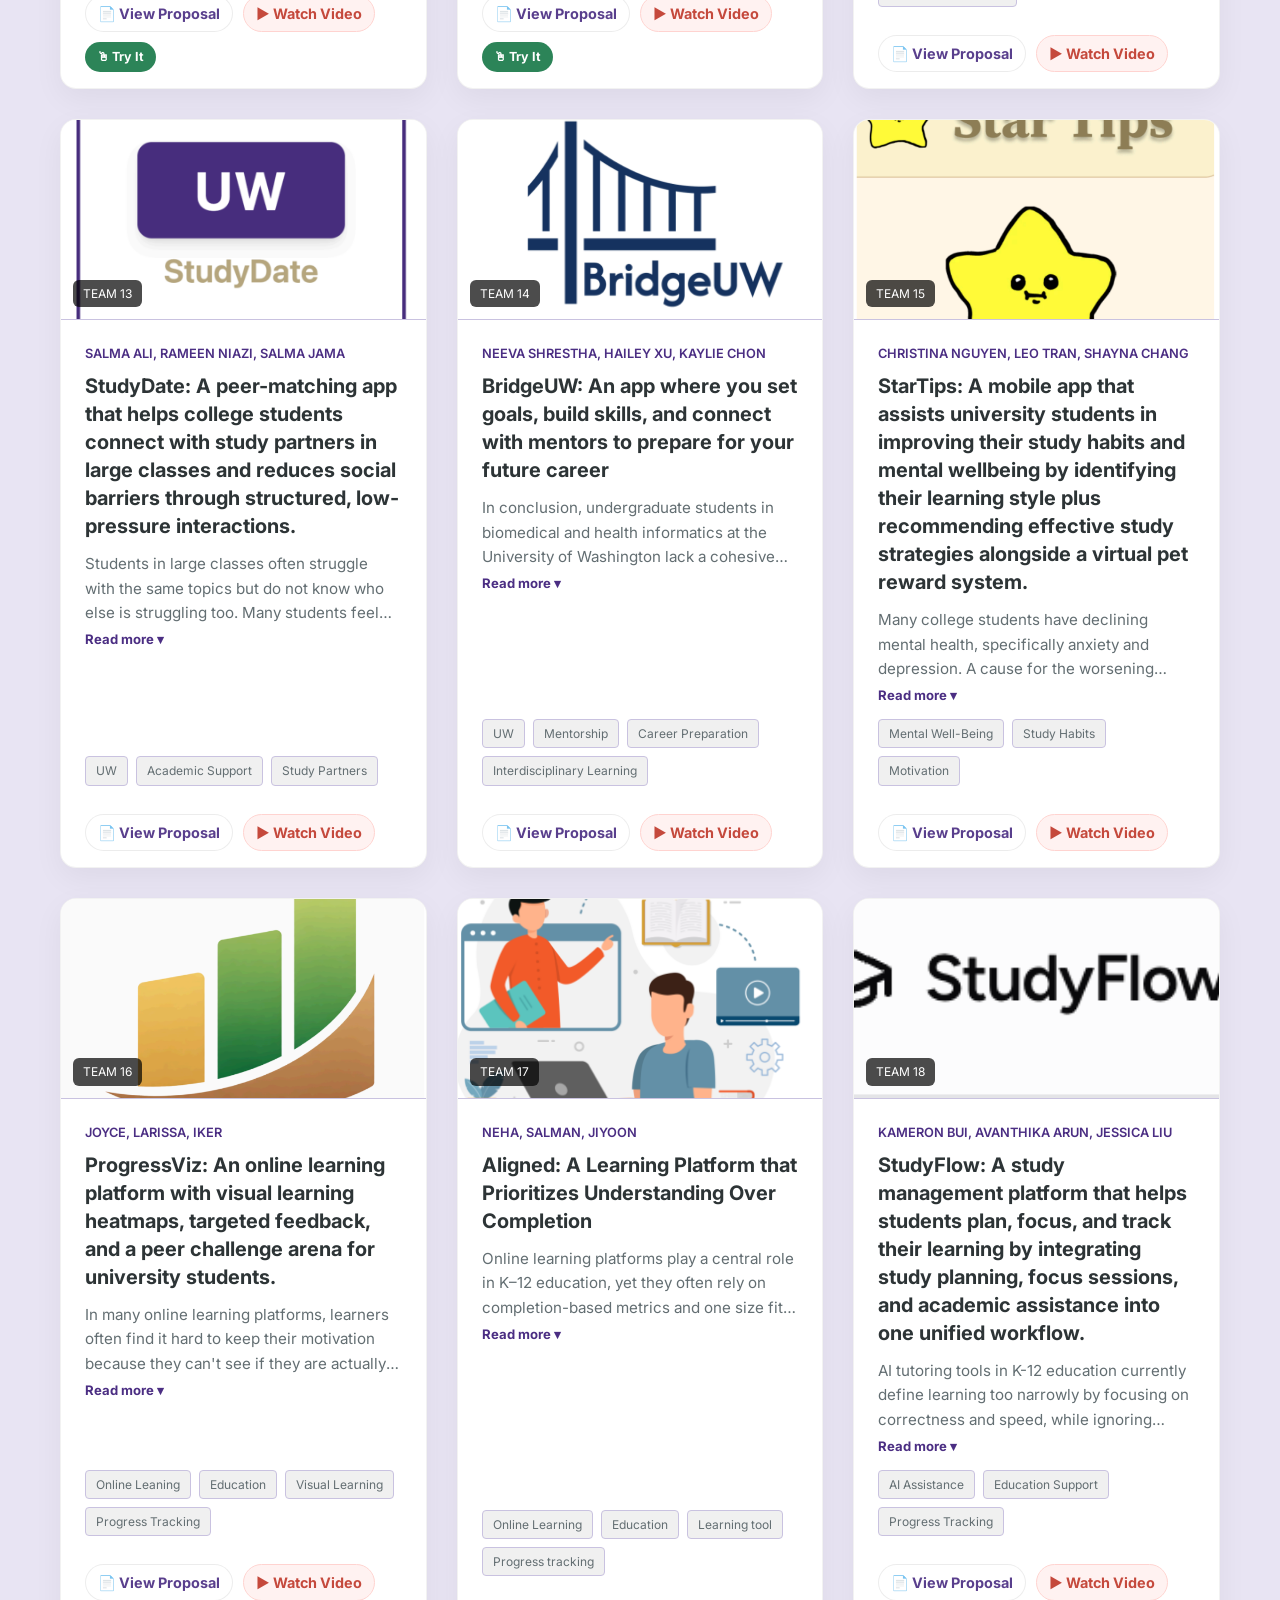
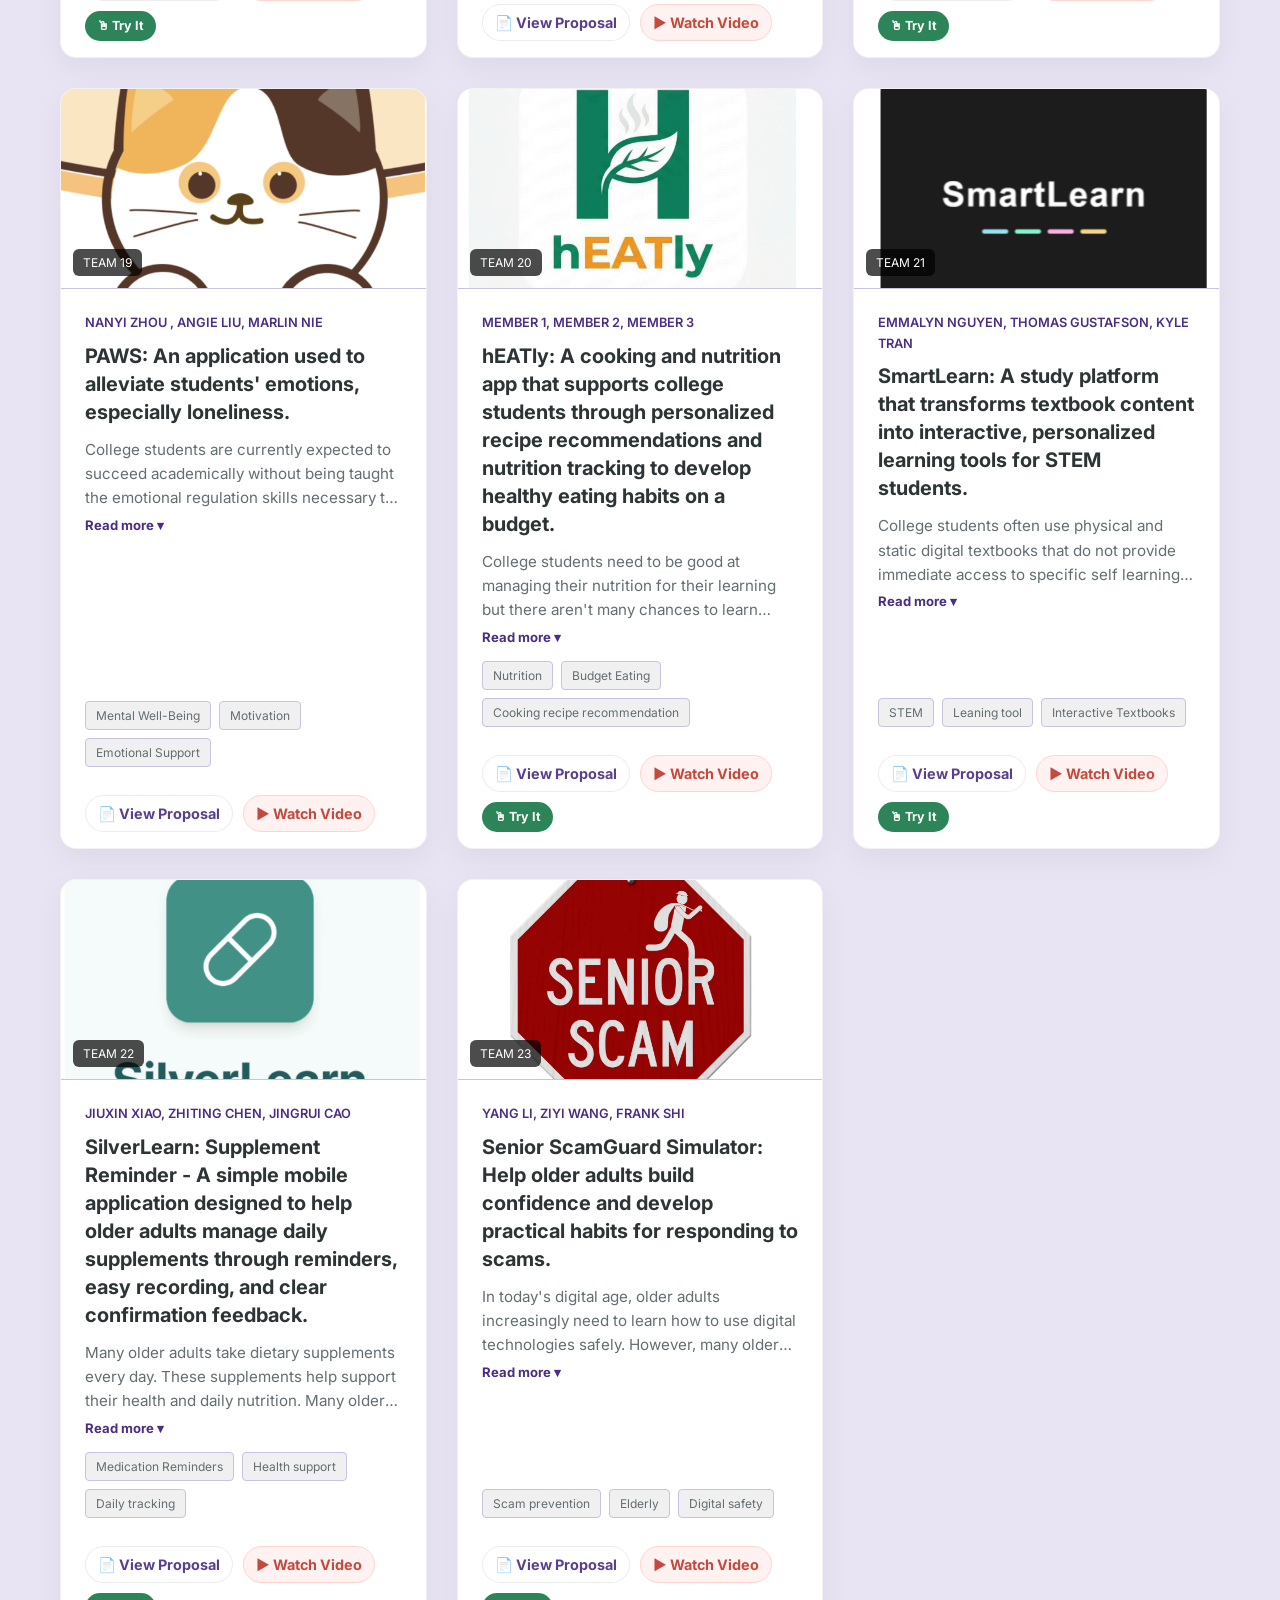
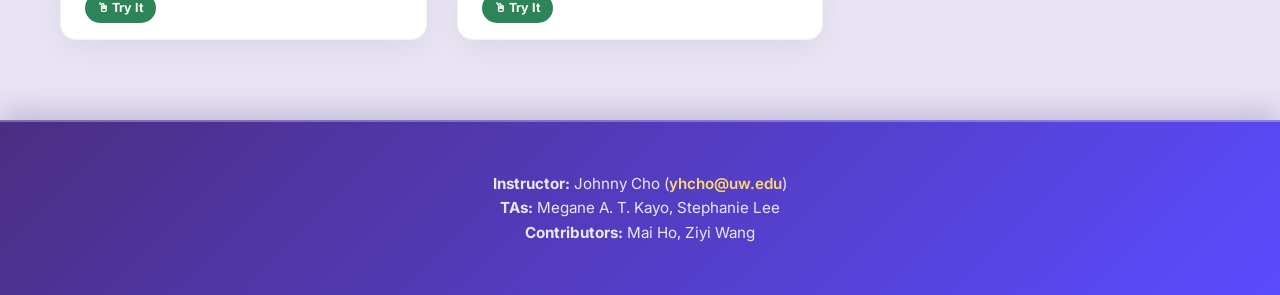
==== commit 00a99139: "Update index.html" ====
--- a/index.html
+++ b/index.html
@@ -890,6 +890,8 @@
                             target="_blank" class="project-link">📄 View Proposal</a>
                         <a href="https://youtu.be/p881J_vpSlM" target="_blank" class="project-link video-link">▶ Watch
                             Video</a>
+                        <a href="https://cognifai-note.vercel.app/" target="_blank"
+                            class="project-link interactive-link">🖱 Try It</a>
                     </div>
                 </div>
             </article>
--- a/style.css
+++ b/style.css
@@ -287,7 +287,7 @@
     --tag-bg: #f0f0f0;
     --tag-text: #555;
     --controls-bg: rgba(248, 249, 250, 0.85);
-    --button-fade: 0;
+    --button-fade: 1;
     --button-move: 8px;
 }
 
@@ -928,4 +928,29 @@
     grid-template-columns: repeat(2, minmax(0, 1fr));
     gap: 36px;
     padding-bottom: 120px;
+}
+
+.project-link {
+    border: 1px solid var(--border-color);
+    background: var(--card-bg);
+    color: var(--text-main);
+    padding: 6px 12px;
+    border-radius: 999px;
+    font-weight: 600;
+}
+
+.project-link:hover {
+    background: #f3f0ff;
+}
+
+.project-link.video-link {
+    background: #fff1f0;
+    color: #c0392b;
+    border-color: #ffd0cc;
+}
+
+.project-link.interactive-link {
+    background: #1a7a4a;
+    color: white;
+    border: none;
 }
